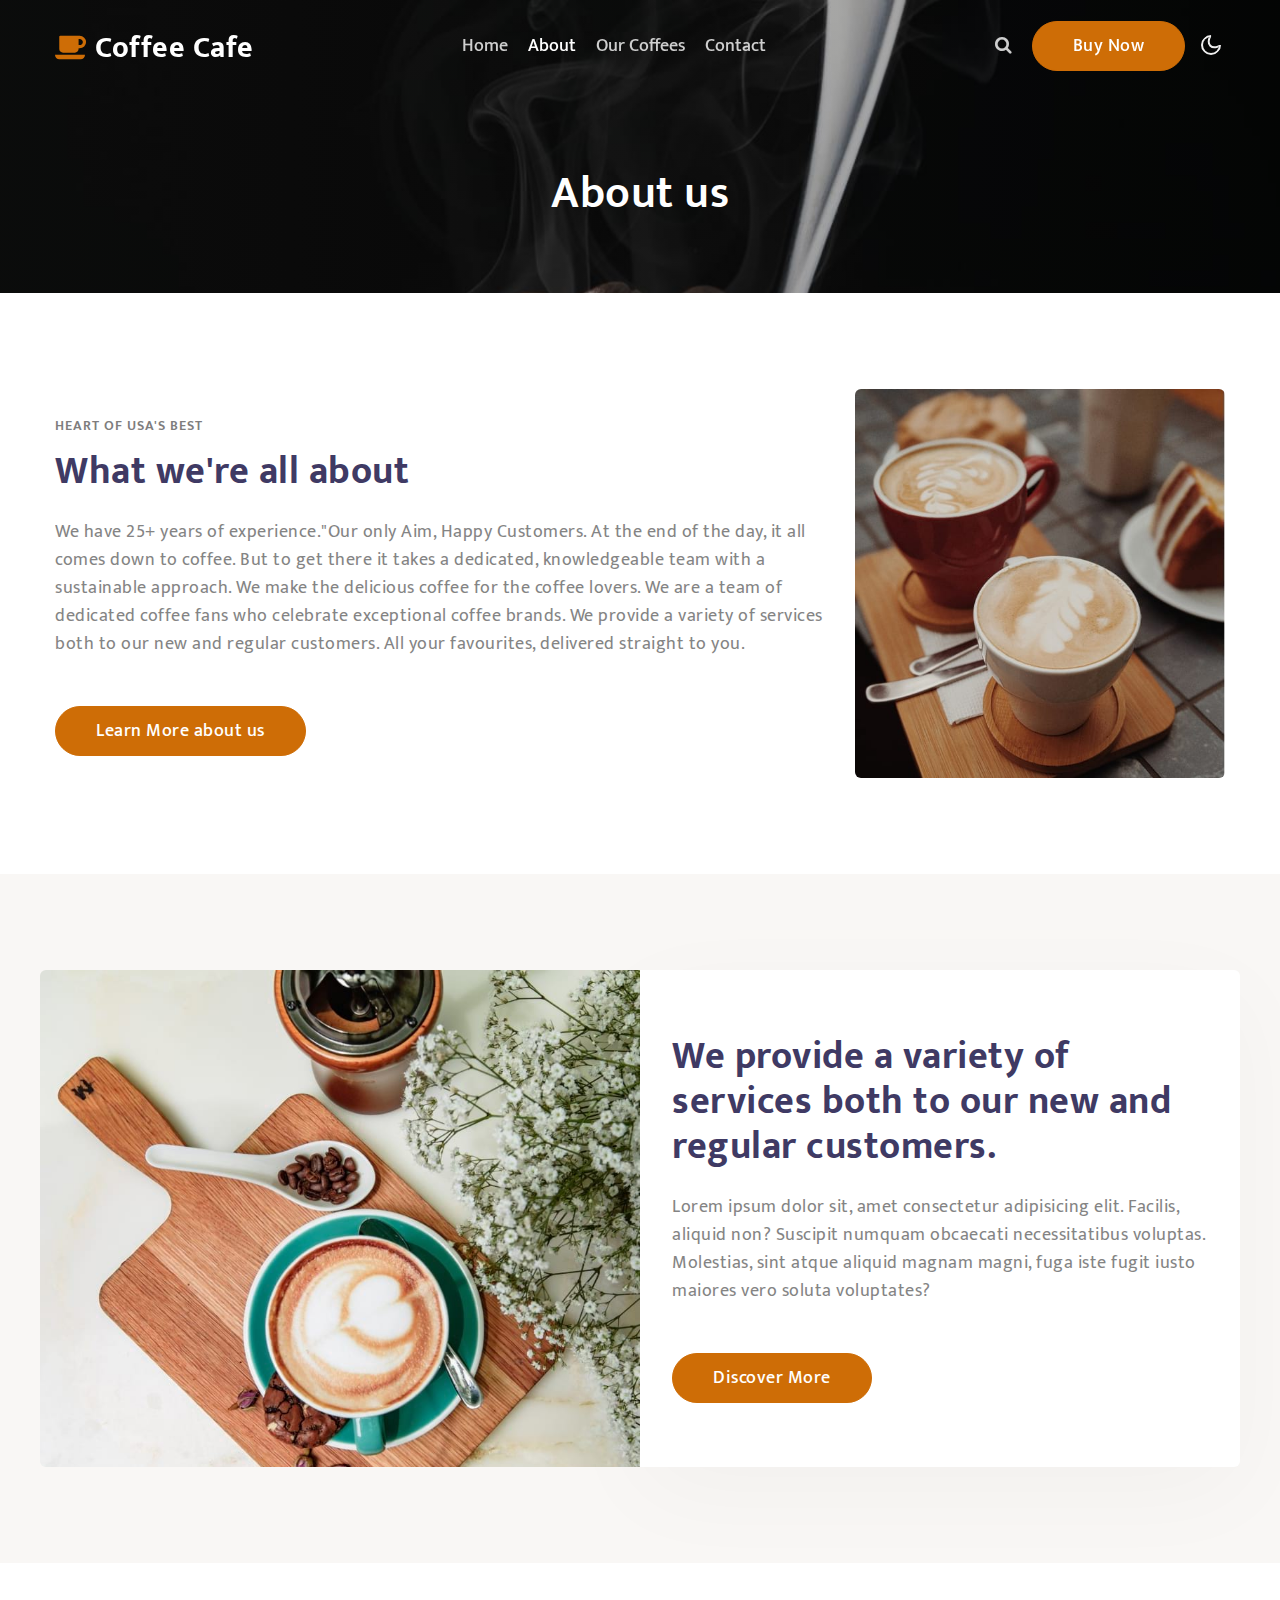
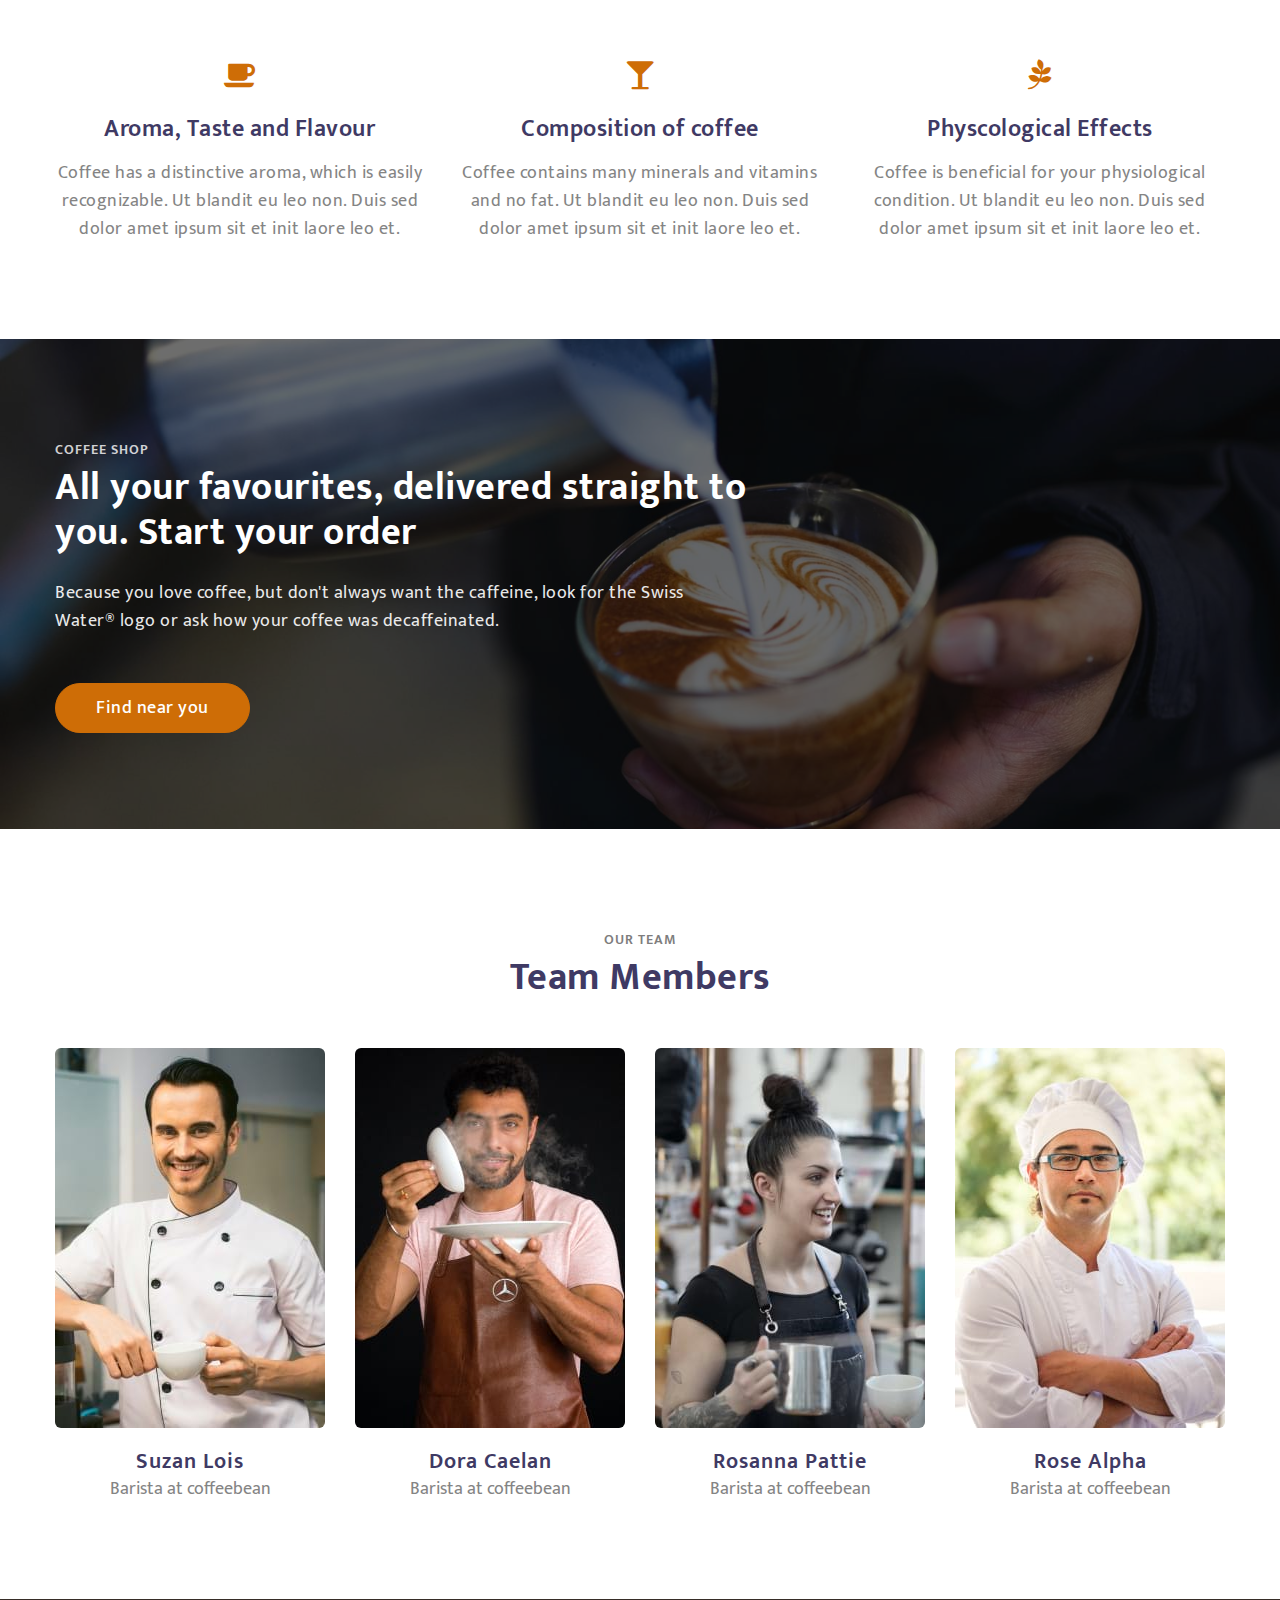
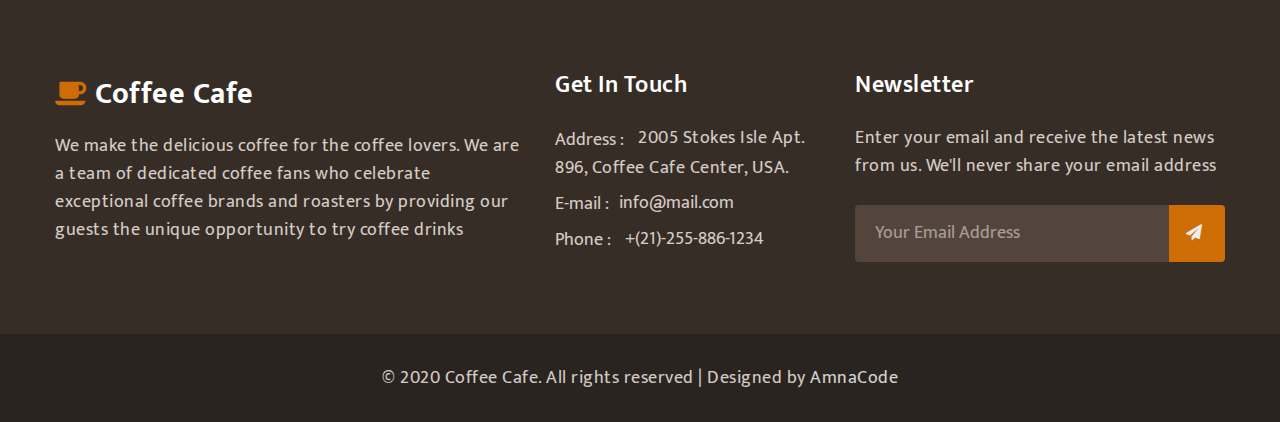
==== about.html @ 7e5709a3 "added" ====
<!doctype html>
<html lang="en">
  <head>
    <!-- Required meta tags -->
    <meta charset="utf-8">
    <meta name="viewport" content="width=device-width, initial-scale=1, shrink-to-fit=no">

    <title>Coffee Cafe - Restaurants Category Bootstrap Responsive Template | About : AmnaCode</title>

    <link href="//fonts.googleapis.com/css?family=Mukta:300,400,500" rel="stylesheet">

    <!-- Template CSS -->
    <link rel="stylesheet" href="assets/css/style-starter.css">
  </head>
  <body>
<!--header-->
<header id="site-header" class="fixed-top">
  <div class="container">
      <nav class="navbar navbar-expand-lg stroke px-0 pt-lg-0">
          <h1> <a class="navbar-brand" href="index.html">
                  <span class="fa fa-coffee"></span> Coffee Cafe
              </a></h1>
          <!-- if logo is image enable this   
  <a class="navbar-brand" href="#index.html">
      <img src="image-path" alt="Your logo" title="Your logo" style="height:35px;" />
  </a> -->
          <button class="navbar-toggler  collapsed bg-gradient" type="button" data-toggle="collapse"
              data-target="#navbarTogglerDemo02" aria-controls="navbarTogglerDemo02" aria-expanded="false"
              aria-label="Toggle navigation">
              <span class="navbar-toggler-icon fa icon-expand fa-bars"></span>
              <span class="navbar-toggler-icon fa icon-close fa-times"></span>
          </button>

          <div class="collapse navbar-collapse" id="navbarTogglerDemo02">
              <ul class="navbar-nav mx-lg-auto">
                  <li class="nav-item @@home__active">
                      <a class="nav-link" href="index.html">Home <span class="sr-only">(current)</span></a>
                  </li>
                  <li class="nav-item active">
                      <a class="nav-link" href="about.html">About</a>
                  </li>
                  <li class="nav-item @@services__active">
                      <a class="nav-link" href="services.html">Our coffees</a>
                  </li>
                  <li class="nav-item @@contact__active">
                      <a class="nav-link" href="contact.html">Contact</a>
                  </li>
              </ul>

              <!--/search-right-->
              <div class="search-right">
                  <a href="#search" title="search"><span class="fa fa-search" aria-hidden="true"></span></a>
                  <!-- search popup -->
                  <div id="search" class="pop-overlay">
                      <div class="popup">

                          <form action="error.html" method="GET" class="search-box">
                              <input type="search" placeholder="Enter Keyword" name="search" required="required"
                                  autofocus="">
                              <button type="submit" class="btn"><span class="fa fa-search"
                                      aria-hidden="true"></span></button>
                          </form>

                      </div>
                      <a class="close" href="#close">×</a>
                  </div>
                  <!-- /search popup -->
              </div>
              <!--//search-right-->
              <div class="top-quote mr-lg-3 mt-lg-0">
                  <a href="#buytheme" class="btn btn-style btn-primary">Buy Now</a>
              </div>
          </div>
          <!-- toggle switch for light and dark theme -->
          <div class="mobile-position">
              <nav class="navigation">
                  <div class="theme-switch-wrapper">
                      <label class="theme-switch" for="checkbox">
                          <input type="checkbox" id="checkbox">
                          <div class="mode-container">
                              <i class="gg-sun"></i>
                              <i class="gg-moon"></i>
                          </div>
                      </label>
                  </div>
              </nav>
          </div>
          <!-- //toggle switch for light and dark theme -->
      </nav>
  </div>
</header>
<!--/header-->
<section class="w3l-about-breadcrumb">
    <div class="breadcrumb-bg breadcrumb-bg-about py-5">
        <div class="container py-lg-4 py-md-3">
            <h2 class="title">About us</h2>
        </div>
    </div>
</section>
<section class="w3l-servicesblock py-5" id="about">
    <div class="container py-lg-5 py-md-4 py-2">
        <div class="row">
            <div class="col-lg-8 about-right-faq align-self">
                <span class="title-small mb-2">Heart of USA's Best</span>
                <h3 class="title-big mx-0"> What we're all about</h3>
                <p class="mt-lg-4 mt-3">We have 25+ years of experience."Our only Aim, Happy Customers. At the end of the day, it all comes down to coffee. But to get there it takes a
                    dedicated, knowledgeable team with a sustainable approach.
                    We make the delicious coffee for the coffee lovers. We are a team of dedicated
                    coffee fans who celebrate exceptional coffee brands. We provide a variety of services both to our new and regular customers.
                    All your favourites, delivered straight to you. </p>
                <a class="btn btn-style btn-primary mt-lg-5 mt-4" href="about.html"> Learn More about us</a>
            </div>
            <div class="col-lg-4 mt-lg-0 mt-5">
                <img src="assets/images/about.jpg" alt="" class="img-fluid radius-image">
            </div>
        </div>
    </div>
</section>
<section class="w3l-specification-6 py-5">
    <!-- /specification-6-->
    <div class="specification-6-mian py-lg-5 py-md-4 py-2">
        <div class="container">
            <div class="align-counter-6-inf-cols row">
                <div class="counter-6-inf-left col-lg-6">
                    
                </div>
                <div class="counter-6-inf-right col-lg-6">
                    <h3 class="title-big">We provide a variety of services both to our new and regular customers.</h3>
                    <p class="mt-4">Lorem ipsum dolor sit, amet consectetur adipisicing elit. Facilis, aliquid non? Suscipit numquam
                        obcaecati necessitatibus voluptas. Molestias, sint atque aliquid magnam magni, fuga iste fugit
                        iusto maiores vero soluta voluptates?</p>
                    <a class="btn btn-style btn-primary mt-lg-5 mt-4" href="about.html"> Discover More</a>
                </div>
            </div>
        </div>
    </div>
</section>
<!-- //specification-6-->
<!-- /homeblock2-->
<section class="w3l-homeblock2 py-5">
    <div class="container py-lg-5 py-md-4 py-2">
        <div class="row">
            <div class="col-lg-4 col-md-6 grids-feature">
                <div class="area-box">
                    <span class="fa fa-coffee"></span>
                    <h4><a href="#feature" class="title-head">Aroma, Taste and Flavour</a></h4>
                    <p>Coffee has a distinctive aroma, which is easily recognizable. Ut blandit eu leo non. Duis sed
                        dolor amet ipsum sit et init laore leo
                        et.</p>
                </div>
            </div>
            <div class="col-lg-4 col-md-6 grids-feature mt-md-0 mt-5">
                <div class="area-box">
                    <span class="fa fa-glass"></span>
                    <h4><a href="#feature" class="title-head">Composition of coffee</a></h4>
                    <p>Coffee contains many minerals and vitamins and no fat. Ut blandit eu leo non. Duis sed dolor amet
                        ipsum sit et init laore leo
                        et.</p>
                </div>
            </div>
            <div class="col-lg-4 col-md-6 grids-feature mt-lg-0 mt-5">
                <div class="area-box">
                    <span class="fa fa-pagelines"></span>
                    <h4><a href="#feature" class="title-head">Physcological Effects </a></h4>
                    <p>Coffee is beneficial for your physiological condition. Ut blandit eu leo non. Duis sed dolor amet
                        ipsum sit et init laore leo
                        et.</p>
                </div>
            </div>
        </div>
    </div>
</section>
<!-- //homeblock2-->
<!-- middle -->
<div class="w3l-middle py-5">
    <div class="container py-lg-5 py-md-4">
        <div class="welcome-left">
            <h3 class="title-small">Coffee Shop</h3>
            <h3 class="title-big mb-4">All your favourites, delivered straight to you. Start your order</h3>
            <p class="pr-lg-5">Because you love coffee, but don't always want the caffeine, look for the Swiss Water®
                logo or ask how your coffee was decaffeinated. </p>
            <div class="buttons mt-md-5 mt-4">
                <a href="about.html" class="btn btn-style btn-primary mr-2">Find near you</a>
            </div>
        </div>
    </div>
</div>
<!-- //middle -->
<section class="w3l-team section py-5" id="team">
    <div class="container py-lg-5 py-md-4">
        <h5 class="title-small text-center">Our team</h5>
        <h3 class="title-big text-center mb-md-5 mb-4">Team Members</h3>
        <div class="row">
            <div class="section_content teamy-team">
                <div class="col-lg-3 col-6">
                    <div class="teamy teamy_style1 teamy_mask-circle">
                        <div class="teamy_layout">
                            <div class="teamy_preview">
                                <img src="assets/images/team1.jpg" class="radius-image img-fluid w-100" alt="The demo photo">
                            </div>
                            <div class="teamy_back">
                                <div class="teamy_back-inner">
                                    <a href="#0" class="social"> <i class="fa fa-facebook"></i> </a>
                                    <a href="#0" class="social"> <i class="fa fa-dribbble"></i> </a>
                                    <a href="#0" class="social"> <i class="fa fa-twitter"></i> </a>
                                    <a href="#0" class="social"> <i class="fa fa-envelope-o"></i> </a>
                                </div>
                            </div>
                        </div>
                        <div class="teamy_content">
                            <a href="#url" class="teamy_name">Suzan Lois</a>
                            <span class="teamy_post">Barista at coffeebean</span>
                        </div>
                    </div>
                </div>
                <div class="col-lg-3 col-6">
                    <div class="teamy teamy_style1 teamy_mask-circle">
                        <div class="teamy_layout">
                            <div class="teamy_preview">
                                <img src="assets/images/team2.jpg" class="radius-image img-fluid w-100" alt="The demo photo">
                            </div>
                            <div class="teamy_back">
                                <div class="teamy_back-inner">
                                    <a href="#0" class="social"> <i class="fa fa-facebook"></i> </a>
                                    <a href="#0" class="social"> <i class="fa fa-dribbble"></i> </a>
                                    <a href="#0" class="social"> <i class="fa fa-twitter"></i> </a>
                                    <a href="#0" class="social"> <i class="fa fa-envelope-o"></i> </a>
                                </div>
                            </div>
                        </div>
                        <div class="teamy_content">
                            <a href="#url" class="teamy_name">Dora Caelan</a>
                            <span class="teamy_post">Barista at coffeebean</span>
                        </div>
                    </div>
                </div>
                <div class="col-lg-3 col-6 mt-lg-0 mt-5">
                    <div class="teamy teamy_style1 teamy_mask-circle">
                        <div class="teamy_layout">
                            <div class="teamy_preview">
                                <img src="assets/images/team3.jpg" class="radius-image img-fluid w-100" alt="The demo photo">
                            </div>
                            <div class="teamy_back">
                                <div class="teamy_back-inner">
                                    <a href="#0" class="social"> <i class="fa fa-facebook"></i> </a>
                                    <a href="#0" class="social"> <i class="fa fa-dribbble"></i> </a>
                                    <a href="#0" class="social"> <i class="fa fa-twitter"></i> </a>
                                    <a href="#0" class="social"> <i class="fa fa-envelope-o"></i> </a>
                                </div>
                            </div>
                        </div>
                        <div class="teamy_content">
                            <a href="#url" class="teamy_name">Rosanna Pattie</a>
                            <span class="teamy_post">Barista at coffeebean</span>
                        </div>
                    </div>
                </div>
                <div class="col-lg-3 col-6 mt-lg-0 mt-5">
                    <div class="teamy teamy_style1 teamy_mask-circle">
                        <div class="teamy_layout">
                            <div class="teamy_preview">
                                <img src="assets/images/team4.jpg" class="radius-image img-fluid w-100" alt="The demo photo">
                            </div>
                            <div class="teamy_back">
                                <div class="teamy_back-inner">
                                    <a href="#0" class="social"> <i class="fa fa-facebook"></i> </a>
                                    <a href="#0" class="social"> <i class="fa fa-dribbble"></i> </a>
                                    <a href="#0" class="social"> <i class="fa fa-twitter"></i> </a>
                                    <a href="#0" class="social"> <i class="fa fa-envelope-o"></i> </a>
                                </div>
                            </div>
                        </div>
                        <div class="teamy_content">
                            <a href="#url" class="teamy_name">Rose Alpha</a>
                            <span class="teamy_post">Barista at coffeebean</span>
                        </div>
                    </div>
                </div>
            </div>
        </div>
    </div>
</section>
<section class="w3l-footer-29-main">
  <div class="footer-29 py-5">
    <div class="container py-lg-4 py-sm-3">
      <div class="row footer-top-29">
        <div class="col-lg-5 footer-list-29 footer-1">
          <h2><a href="index.html" class=""><span class="fa fa-coffee"></span> Coffee Cafe</a></h2>
          <p>We make the delicious coffee for the coffee lovers. We are a team of dedicated coffee fans who celebrate
            exceptional coffee brands and roasters by providing our guests the unique opportunity to try coffee drinks
          </p>
        </div>
        <div class="col-lg-3 col-md-6 footer-list-29 footer-3 mt-lg-0 mt-5">
          <h6 class="footer-title-29">Get in Touch</h6>

          <div class="column2">
            <div class="mb-2">
              <span>Address :</span>
              <p class="contact-para d-inline">2005 Stokes Isle Apt. 896, Coffee Cafe Center, USA.</p>
            </div>
            <div class="">
              <span>E-mail :</span><a href="mailto:info@mail.com">info@mail.com</a>
            </div>
            <div class="mt-2">
              <span>Phone :</span><a href="tel: +(21)-255-886-1234"> +(21)-255-886-1234</a>
            </div>
          </div>
        </div>
        <div class="col-lg-4 col-md-6 footer-list-29 footer-4 mt-lg-0 mt-5">
          <h6 class="footer-title-29">Newsletter </h6>
          <p>Enter your email and receive the latest news from us. We'll never share your email address</p>

          <form action="#" class="subscribe" method="post">
            <input type="email" name="email" placeholder="Your Email Address" required="">
            <button><span class="fa fa-paper-plane"></span></button>
          </form>
        </div>
      </div>

    </div>
  </div>
  <div class="bottom-copies text-center">
    <div class="container">
      <p class="copy-footer-29">© 2020 Coffee Cafe. All rights reserved | Designed by <a
          href="https://AmnaCode.com">AmnaCode</a></p>
    </div>
  </div>

  <!-- move top -->
  <button onclick="topFunction()" id="movetop" title="Go to top">
    <span class="fa fa-angle-up"></span>
  </button>
  <script>
    // When the user scrolls down 20px from the top of the document, show the button
    window.onscroll = function () {
      scrollFunction()
    };

    function scrollFunction() {
      if (document.body.scrollTop > 20 || document.documentElement.scrollTop > 20) {
        document.getElementById("movetop").style.display = "block";
      } else {
        document.getElementById("movetop").style.display = "none";
      }
    }

    // When the user clicks on the button, scroll to the top of the document
    function topFunction() {
      document.body.scrollTop = 0;
      document.documentElement.scrollTop = 0;
    }
  </script>
  <!-- //move top -->
</section>

<!-- Template JavaScript -->
<script src="assets/js/jquery-3.3.1.min.js"></script>

<script src="assets/js/theme-change.js"></script>

<!-- js for portfolio lightbox -->
<script src="assets/js/jquery-2.1.4.min.js"></script>
<script src="assets/js/jquery.chocolat.js "></script>
<!--light-box-files -->
<script type="text/javascript ">
  $(function () {
    $('.w3_agile_portfolio_grid a').Chocolat();
  });
</script>
<!-- /js for portfolio lightbox -->

<script src="assets/js/jquery.magnific-popup.min.js"></script>
<script>
  $(document).ready(function () {
    $('.popup-with-zoom-anim').magnificPopup({
      type: 'inline',

      fixedContentPos: false,
      fixedBgPos: true,

      overflowY: 'auto',

      closeBtnInside: true,
      preloader: false,

      midClick: true,
      removalDelay: 300,
      mainClass: 'my-mfp-zoom-in'
    });

    $('.popup-with-move-anim').magnificPopup({
      type: 'inline',

      fixedContentPos: false,
      fixedBgPos: true,

      overflowY: 'auto',

      closeBtnInside: true,
      preloader: false,

      midClick: true,
      removalDelay: 300,
      mainClass: 'my-mfp-slide-bottom'
    });
  });
</script>

<!-- script for testimonials -->
<script>
  $(document).ready(function () {
    $('.owl-testimonial').owlCarousel({
      loop: true,
      margin: 0,
      nav: true,
      dots: false,
      responsiveClass: true,
      autoplay: false,
      autoplayTimeout: 5000,
      autoplaySpeed: 1000,
      autoplayHoverPause: false,
      responsive: {
        0: {
          items: 1,
          nav: true
        },
        480: {
          items: 1,
          nav: true
        },
        667: {
          items: 1,
          nav: true
        },
        1000: {
          items: 1,
          nav: true
        }
      }
    })
  })
</script>
<!-- //script for testimonials -->

<!-- script for blog slider -->
<script>
  $(document).ready(function () {
    $('.owl-two').owlCarousel({
      loop: true,
      margin: 30,
      nav: false,
      responsiveClass: true,
      autoplay: false,
      autoplayTimeout: 5000,
      autoplaySpeed: 1000,
      autoplayHoverPause: false,
      responsive: {
        0: {
          items: 1,
          nav: false
        },
        480: {
          items: 1,
          nav: false
        },
        992: {
          items: 2,
          nav: false
        }
      }
    })
  })
</script>
<!-- //script for blog slider -->

<script src="assets/js/owl.carousel.js"></script>

<!-- script for banner slider-->
<script>
  $(document).ready(function () {
    $('.owl-one').owlCarousel({
      loop: true,
      margin: 0,
      nav: false,
      responsiveClass: true,
      autoplay: false,
      autoplayTimeout: 5000,
      autoplaySpeed: 1000,
      autoplayHoverPause: false,
      responsive: {
        0: {
          items: 1,
          nav: false
        },
        480: {
          items: 1,
          nav: false
        },
        667: {
          items: 1,
          nav: false
        },
        1000: {
          items: 1,
          nav: false
        }
      }
    })
  })
</script>
<!-- //script -->


<!-- disable body scroll which navbar is in active -->
<script>
  $(function () {
    $('.navbar-toggler').click(function () {
      $('body').toggleClass('noscroll');
    })
  });
</script>
<!-- disable body scroll which navbar is in active -->

<!--/MENU-JS-->
<script>
  $(window).on("scroll", function () {
    var scroll = $(window).scrollTop();

    if (scroll >= 80) {
      $("#site-header").addClass("nav-fixed");
    } else {
      $("#site-header").removeClass("nav-fixed");
    }
  });

  //Main navigation Active Class Add Remove
  $(".navbar-toggler").on("click", function () {
    $("header").toggleClass("active");
  });
  $(document).on("ready", function () {
    if ($(window).width() > 991) {
      $("header").removeClass("active");
    }
    $(window).on("resize", function () {
      if ($(window).width() > 991) {
        $("header").removeClass("active");
      }
    });
  });
</script>
<!--//MENU-JS-->

<script src="assets/js/bootstrap.min.js"></script>
</body>

</html>
---- assets/css/style-starter.css ----
@charset "UTF-8";
/*--
Author: W3layouts
Author URL: http://w3layouts.com
--*/
/*!
 * Bootstrap v4.4.1 (https://getbootstrap.com/)
 * Copyright 2011-2019 The Bootstrap Authors
 * Copyright 2011-2019 Twitter, Inc.
 * Licensed under MIT (https://github.com/twbs/bootstrap/blob/master/LICENSE)
 */
:root {
  --blue: #007bff;
  --indigo: #6610f2;
  --purple: #6f42c1;
  --pink: #e83e8c;
  --red: #dc3545;
  --orange: #fd7e14;
  --yellow: #ffc107;
  --green: #28a745;
  --teal: #20c997;
  --cyan: #17a2b8;
  --white: #fff;
  --gray: #6c757d;
  --gray-dark: #343a40;
  --primary: #ce6d06;
  --secondary: #f8b195;
  --success: #28a745;
  --info: #17a2b8;
  --warning: #ffc107;
  --danger: #dc3545;
  --light: #f8f9fa;
  --dark: #343a40;
  --breakpoint-xs: 0;
  --breakpoint-sm: 576px;
  --breakpoint-md: 768px;
  --breakpoint-lg: 992px;
  --breakpoint-xl: 1200px;
  --font-family-sans-serif: -apple-system, BlinkMacSystemFont, "Segoe UI", Roboto, "Helvetica Neue", Arial, "Noto Sans", sans-serif, "Apple Color Emoji", "Segoe UI Emoji", "Segoe UI Symbol", "Noto Color Emoji";
  --font-family-monospace: SFMono-Regular, Menlo, Monaco, Consolas, "Liberation Mono", "Courier New", monospace; }

*,
*::before,
*::after {
  box-sizing: border-box; }

html {
  font-family: sans-serif;
  line-height: 1.15;
  -webkit-text-size-adjust: 100%;
  -webkit-tap-highlight-color: rgba(0, 0, 0, 0); }

article, aside, figcaption, figure, footer, header, hgroup, main, nav, section {
  display: block; }

body {
  margin: 0;
  font-family: -apple-system, BlinkMacSystemFont, "Segoe UI", Roboto, "Helvetica Neue", Arial, "Noto Sans", sans-serif, "Apple Color Emoji", "Segoe UI Emoji", "Segoe UI Symbol", "Noto Color Emoji";
  font-size: 1rem;
  font-weight: 400;
  line-height: 1.5;
  color: #212529;
  text-align: left;
  background-color: #fff; }

[tabindex="-1"]:focus:not(:focus-visible) {
  outline: 0 !important; }

hr {
  box-sizing: content-box;
  height: 0;
  overflow: visible; }

h1, h2, h3, h4, h5, h6 {
  margin-top: 0;
  margin-bottom: 0.5rem; }

p {
  margin-top: 0;
  margin-bottom: 1rem; }

abbr[title],
abbr[data-original-title] {
  text-decoration: underline;
  -webkit-text-decoration: underline dotted;
          text-decoration: underline dotted;
  cursor: help;
  border-bottom: 0;
  -webkit-text-decoration-skip-ink: none;
          text-decoration-skip-ink: none; }

address {
  margin-bottom: 1rem;
  font-style: normal;
  line-height: inherit; }

ol,
ul,
dl {
  margin-top: 0;
  margin-bottom: 1rem; }

ol ol,
ul ul,
ol ul,
ul ol {
  margin-bottom: 0; }

dt {
  font-weight: 700; }

dd {
  margin-bottom: .5rem;
  margin-left: 0; }

blockquote {
  margin: 0 0 1rem; }

b,
strong {
  font-weight: bolder; }

small {
  font-size: 80%; }

sub,
sup {
  position: relative;
  font-size: 75%;
  line-height: 0;
  vertical-align: baseline; }

sub {
  bottom: -.25em; }

sup {
  top: -.5em; }

a {
  color: #ce6d06;
  text-decoration: none;
  background-color: transparent; }
  a:hover {
    color: #844604;
    text-decoration: underline; }

a:not([href]) {
  color: inherit;
  text-decoration: none; }
  a:not([href]):hover {
    color: inherit;
    text-decoration: none; }

pre,
code,
kbd,
samp {
  font-family: SFMono-Regular, Menlo, Monaco, Consolas, "Liberation Mono", "Courier New", monospace;
  font-size: 1em; }

pre {
  margin-top: 0;
  margin-bottom: 1rem;
  overflow: auto; }

figure {
  margin: 0 0 1rem; }

img {
  vertical-align: middle;
  border-style: none; }

svg {
  overflow: hidden;
  vertical-align: middle; }

table {
  border-collapse: collapse; }

caption {
  padding-top: 0.75rem;
  padding-bottom: 0.75rem;
  color: #6c757d;
  text-align: left;
  caption-side: bottom; }

th {
  text-align: inherit; }

label {
  display: inline-block;
  margin-bottom: 0.5rem; }

button {
  border-radius: 0; }

button:focus {
  outline: 1px dotted;
  outline: 5px auto -webkit-focus-ring-color; }

input,
button,
select,
optgroup,
textarea {
  margin: 0;
  font-family: inherit;
  font-size: inherit;
  line-height: inherit; }

button,
input {
  overflow: visible; }

button,
select {
  text-transform: none; }

select {
  word-wrap: normal; }

button,
[type="button"],
[type="reset"],
[type="submit"] {
  -webkit-appearance: button; }

button:not(:disabled),
[type="button"]:not(:disabled),
[type="reset"]:not(:disabled),
[type="submit"]:not(:disabled) {
  cursor: pointer; }

button::-moz-focus-inner,
[type="button"]::-moz-focus-inner,
[type="reset"]::-moz-focus-inner,
[type="submit"]::-moz-focus-inner {
  padding: 0;
  border-style: none; }

input[type="radio"],
input[type="checkbox"] {
  box-sizing: border-box;
  padding: 0; }

input[type="date"],
input[type="time"],
input[type="datetime-local"],
input[type="month"] {
  -webkit-appearance: listbox; }

textarea {
  overflow: auto;
  resize: vertical; }

fieldset {
  min-width: 0;
  padding: 0;
  margin: 0;
  border: 0; }

legend {
  display: block;
  width: 100%;
  max-width: 100%;
  padding: 0;
  margin-bottom: .5rem;
  font-size: 1.5rem;
  line-height: inherit;
  color: inherit;
  white-space: normal; }
  @media (max-width: 1200px) {
    legend {
      font-size: calc(1.275rem + 0.3vw) ; } }

progress {
  vertical-align: baseline; }

[type="number"]::-webkit-inner-spin-button,
[type="number"]::-webkit-outer-spin-button {
  height: auto; }

[type="search"] {
  outline-offset: -2px;
  -webkit-appearance: none; }

[type="search"]::-webkit-search-decoration {
  -webkit-appearance: none; }

::-webkit-file-upload-button {
  font: inherit;
  -webkit-appearance: button; }

output {
  display: inline-block; }

summary {
  display: list-item;
  cursor: pointer; }

template {
  display: none; }

[hidden] {
  display: none !important; }

h1, h2, h3, h4, h5, h6,
.h1, .h2, .h3, .h4, .h5, .h6 {
  margin-bottom: 0.5rem;
  font-weight: 500;
  line-height: 1.2; }

h1, .h1 {
  font-size: 2.5rem; }
  @media (max-width: 1200px) {
    h1, .h1 {
      font-size: calc(1.375rem + 1.5vw) ; } }

h2, .h2 {
  font-size: 2rem; }
  @media (max-width: 1200px) {
    h2, .h2 {
      font-size: calc(1.325rem + 0.9vw) ; } }

h3, .h3 {
  font-size: 1.75rem; }
  @media (max-width: 1200px) {
    h3, .h3 {
      font-size: calc(1.3rem + 0.6vw) ; } }

h4, .h4 {
  font-size: 1.5rem; }
  @media (max-width: 1200px) {
    h4, .h4 {
      font-size: calc(1.275rem + 0.3vw) ; } }

h5, .h5 {
  font-size: 1.25rem; }

h6, .h6 {
  font-size: 1rem; }

.lead {
  font-size: 1.25rem;
  font-weight: 300; }

.display-1 {
  font-size: 6rem;
  font-weight: 300;
  line-height: 1.2; }
  @media (max-width: 1200px) {
    .display-1 {
      font-size: calc(1.725rem + 5.7vw) ; } }

.display-2 {
  font-size: 5.5rem;
  font-weight: 300;
  line-height: 1.2; }
  @media (max-width: 1200px) {
    .display-2 {
      font-size: calc(1.675rem + 5.1vw) ; } }

.display-3 {
  font-size: 4.5rem;
  font-weight: 300;
  line-height: 1.2; }
  @media (max-width: 1200px) {
    .display-3 {
      font-size: calc(1.575rem + 3.9vw) ; } }

.display-4 {
  font-size: 3.5rem;
  font-weight: 300;
  line-height: 1.2; }
  @media (max-width: 1200px) {
    .display-4 {
      font-size: calc(1.475rem + 2.7vw) ; } }

hr {
  margin-top: 1rem;
  margin-bottom: 1rem;
  border: 0;
  border-top: 1px solid rgba(0, 0, 0, 0.1); }

small,
.small {
  font-size: 80%;
  font-weight: 400; }

mark,
.mark {
  padding: 0.2em;
  background-color: #fcf8e3; }

.list-unstyled {
  padding-left: 0;
  list-style: none; }

.list-inline {
  padding-left: 0;
  list-style: none; }

.list-inline-item {
  display: inline-block; }
  .list-inline-item:not(:last-child) {
    margin-right: 0.5rem; }

.initialism {
  font-size: 90%;
  text-transform: uppercase; }

.blockquote {
  margin-bottom: 1rem;
  font-size: 1.25rem; }

.blockquote-footer {
  display: block;
  font-size: 80%;
  color: #6c757d; }
  .blockquote-footer::before {
    content: "\2014\00A0"; }

.img-fluid {
  max-width: 100%;
  height: auto; }

.img-thumbnail {
  padding: 0.25rem;
  background-color: #fff;
  border: 1px solid #dee2e6;
  border-radius: 0.25rem;
  max-width: 100%;
  height: auto; }

.figure {
  display: inline-block; }

.figure-img {
  margin-bottom: 0.5rem;
  line-height: 1; }

.figure-caption {
  font-size: 90%;
  color: #6c757d; }

code {
  font-size: 87.5%;
  color: #e83e8c;
  word-wrap: break-word; }
  a > code {
    color: inherit; }

kbd {
  padding: 0.2rem 0.4rem;
  font-size: 87.5%;
  color: #fff;
  background-color: #212529;
  border-radius: 0.2rem; }
  kbd kbd {
    padding: 0;
    font-size: 100%;
    font-weight: 700; }

pre {
  display: block;
  font-size: 87.5%;
  color: #212529; }
  pre code {
    font-size: inherit;
    color: inherit;
    word-break: normal; }

.pre-scrollable {
  max-height: 340px;
  overflow-y: scroll; }

.container {
  width: 100%;
  padding-right: 15px;
  padding-left: 15px;
  margin-right: auto;
  margin-left: auto; }
  @media (min-width: 576px) {
    .container {
      max-width: 540px; } }
  @media (min-width: 768px) {
    .container {
      max-width: 720px; } }
  @media (min-width: 992px) {
    .container {
      max-width: 960px; } }
  @media (min-width: 1200px) {
    .container {
      max-width: 1140px; } }

.container-fluid, .container-sm, .container-md, .container-lg, .container-xl {
  width: 100%;
  padding-right: 15px;
  padding-left: 15px;
  margin-right: auto;
  margin-left: auto; }

@media (min-width: 576px) {
  .container, .container-sm {
    max-width: 540px; } }

@media (min-width: 768px) {
  .container, .container-sm, .container-md {
    max-width: 720px; } }

@media (min-width: 992px) {
  .container, .container-sm, .container-md, .container-lg {
    max-width: 960px; } }

@media (min-width: 1200px) {
  .container, .container-sm, .container-md, .container-lg, .container-xl {
    max-width: 1140px; } }

.row {
  display: flex;
  flex-wrap: wrap;
  margin-right: -15px;
  margin-left: -15px; }

.no-gutters {
  margin-right: 0;
  margin-left: 0; }
  .no-gutters > .col,
  .no-gutters > [class*="col-"] {
    padding-right: 0;
    padding-left: 0; }

.col-1, .col-2, .col-3, .col-4, .col-5, .col-6, .col-7, .col-8, .col-9, .col-10, .col-11, .col-12, .col,
.col-auto, .col-sm-1, .col-sm-2, .col-sm-3, .col-sm-4, .col-sm-5, .col-sm-6, .col-sm-7, .col-sm-8, .col-sm-9, .col-sm-10, .col-sm-11, .col-sm-12, .col-sm,
.col-sm-auto, .col-md-1, .col-md-2, .col-md-3, .col-md-4, .col-md-5, .col-md-6, .col-md-7, .col-md-8, .col-md-9, .col-md-10, .col-md-11, .col-md-12, .col-md,
.col-md-auto, .col-lg-1, .col-lg-2, .col-lg-3, .col-lg-4, .col-lg-5, .col-lg-6, .col-lg-7, .col-lg-8, .col-lg-9, .col-lg-10, .col-lg-11, .col-lg-12, .col-lg,
.col-lg-auto, .col-xl-1, .col-xl-2, .col-xl-3, .col-xl-4, .col-xl-5, .col-xl-6, .col-xl-7, .col-xl-8, .col-xl-9, .col-xl-10, .col-xl-11, .col-xl-12, .col-xl,
.col-xl-auto {
  position: relative;
  width: 100%;
  padding-right: 15px;
  padding-left: 15px; }

.col {
  flex-basis: 0;
  flex-grow: 1;
  max-width: 100%; }

.row-cols-1 > * {
  flex: 0 0 100%;
  max-width: 100%; }

.row-cols-2 > * {
  flex: 0 0 50%;
  max-width: 50%; }

.row-cols-3 > * {
  flex: 0 0 33.33333%;
  max-width: 33.33333%; }

.row-cols-4 > * {
  flex: 0 0 25%;
  max-width: 25%; }

.row-cols-5 > * {
  flex: 0 0 20%;
  max-width: 20%; }

.row-cols-6 > * {
  flex: 0 0 16.66667%;
  max-width: 16.66667%; }

.col-auto {
  flex: 0 0 auto;
  width: auto;
  max-width: 100%; }

.col-1 {
  flex: 0 0 8.33333%;
  max-width: 8.33333%; }

.col-2 {
  flex: 0 0 16.66667%;
  max-width: 16.66667%; }

.col-3 {
  flex: 0 0 25%;
  max-width: 25%; }

.col-4 {
  flex: 0 0 33.33333%;
  max-width: 33.33333%; }

.col-5 {
  flex: 0 0 41.66667%;
  max-width: 41.66667%; }

.col-6 {
  flex: 0 0 50%;
  max-width: 50%; }

.col-7 {
  flex: 0 0 58.33333%;
  max-width: 58.33333%; }

.col-8 {
  flex: 0 0 66.66667%;
  max-width: 66.66667%; }

.col-9 {
  flex: 0 0 75%;
  max-width: 75%; }

.col-10 {
  flex: 0 0 83.33333%;
  max-width: 83.33333%; }

.col-11 {
  flex: 0 0 91.66667%;
  max-width: 91.66667%; }

.col-12 {
  flex: 0 0 100%;
  max-width: 100%; }

.order-first {
  order: -1; }

.order-last {
  order: 13; }

.order-0 {
  order: 0; }

.order-1 {
  order: 1; }

.order-2 {
  order: 2; }

.order-3 {
  order: 3; }

.order-4 {
  order: 4; }

.order-5 {
  order: 5; }

.order-6 {
  order: 6; }

.order-7 {
  order: 7; }

.order-8 {
  order: 8; }

.order-9 {
  order: 9; }

.order-10 {
  order: 10; }

.order-11 {
  order: 11; }

.order-12 {
  order: 12; }

.offset-1 {
  margin-left: 8.33333%; }

.offset-2 {
  margin-left: 16.66667%; }

.offset-3 {
  margin-left: 25%; }

.offset-4 {
  margin-left: 33.33333%; }

.offset-5 {
  margin-left: 41.66667%; }

.offset-6 {
  margin-left: 50%; }

.offset-7 {
  margin-left: 58.33333%; }

.offset-8 {
  margin-left: 66.66667%; }

.offset-9 {
  margin-left: 75%; }

.offset-10 {
  margin-left: 83.33333%; }

.offset-11 {
  margin-left: 91.66667%; }

@media (min-width: 576px) {
  .col-sm {
    flex-basis: 0;
    flex-grow: 1;
    max-width: 100%; }
  .row-cols-sm-1 > * {
    flex: 0 0 100%;
    max-width: 100%; }
  .row-cols-sm-2 > * {
    flex: 0 0 50%;
    max-width: 50%; }
  .row-cols-sm-3 > * {
    flex: 0 0 33.33333%;
    max-width: 33.33333%; }
  .row-cols-sm-4 > * {
    flex: 0 0 25%;
    max-width: 25%; }
  .row-cols-sm-5 > * {
    flex: 0 0 20%;
    max-width: 20%; }
  .row-cols-sm-6 > * {
    flex: 0 0 16.66667%;
    max-width: 16.66667%; }
  .col-sm-auto {
    flex: 0 0 auto;
    width: auto;
    max-width: 100%; }
  .col-sm-1 {
    flex: 0 0 8.33333%;
    max-width: 8.33333%; }
  .col-sm-2 {
    flex: 0 0 16.66667%;
    max-width: 16.66667%; }
  .col-sm-3 {
    flex: 0 0 25%;
    max-width: 25%; }
  .col-sm-4 {
    flex: 0 0 33.33333%;
    max-width: 33.33333%; }
  .col-sm-5 {
    flex: 0 0 41.66667%;
    max-width: 41.66667%; }
  .col-sm-6 {
    flex: 0 0 50%;
    max-width: 50%; }
  .col-sm-7 {
    flex: 0 0 58.33333%;
    max-width: 58.33333%; }
  .col-sm-8 {
    flex: 0 0 66.66667%;
    max-width: 66.66667%; }
  .col-sm-9 {
    flex: 0 0 75%;
    max-width: 75%; }
  .col-sm-10 {
    flex: 0 0 83.33333%;
    max-width: 83.33333%; }
  .col-sm-11 {
    flex: 0 0 91.66667%;
    max-width: 91.66667%; }
  .col-sm-12 {
    flex: 0 0 100%;
    max-width: 100%; }
  .order-sm-first {
    order: -1; }
  .order-sm-last {
    order: 13; }
  .order-sm-0 {
    order: 0; }
  .order-sm-1 {
    order: 1; }
  .order-sm-2 {
    order: 2; }
  .order-sm-3 {
    order: 3; }
  .order-sm-4 {
    order: 4; }
  .order-sm-5 {
    order: 5; }
  .order-sm-6 {
    order: 6; }
  .order-sm-7 {
    order: 7; }
  .order-sm-8 {
    order: 8; }
  .order-sm-9 {
    order: 9; }
  .order-sm-10 {
    order: 10; }
  .order-sm-11 {
    order: 11; }
  .order-sm-12 {
    order: 12; }
  .offset-sm-0 {
    margin-left: 0; }
  .offset-sm-1 {
    margin-left: 8.33333%; }
  .offset-sm-2 {
    margin-left: 16.66667%; }
  .offset-sm-3 {
    margin-left: 25%; }
  .offset-sm-4 {
    margin-left: 33.33333%; }
  .offset-sm-5 {
    margin-left: 41.66667%; }
  .offset-sm-6 {
    margin-left: 50%; }
  .offset-sm-7 {
    margin-left: 58.33333%; }
  .offset-sm-8 {
    margin-left: 66.66667%; }
  .offset-sm-9 {
    margin-left: 75%; }
  .offset-sm-10 {
    margin-left: 83.33333%; }
  .offset-sm-11 {
    margin-left: 91.66667%; } }

@media (min-width: 768px) {
  .col-md {
    flex-basis: 0;
    flex-grow: 1;
    max-width: 100%; }
  .row-cols-md-1 > * {
    flex: 0 0 100%;
    max-width: 100%; }
  .row-cols-md-2 > * {
    flex: 0 0 50%;
    max-width: 50%; }
  .row-cols-md-3 > * {
    flex: 0 0 33.33333%;
    max-width: 33.33333%; }
  .row-cols-md-4 > * {
    flex: 0 0 25%;
    max-width: 25%; }
  .row-cols-md-5 > * {
    flex: 0 0 20%;
    max-width: 20%; }
  .row-cols-md-6 > * {
    flex: 0 0 16.66667%;
    max-width: 16.66667%; }
  .col-md-auto {
    flex: 0 0 auto;
    width: auto;
    max-width: 100%; }
  .col-md-1 {
    flex: 0 0 8.33333%;
    max-width: 8.33333%; }
  .col-md-2 {
    flex: 0 0 16.66667%;
    max-width: 16.66667%; }
  .col-md-3 {
    flex: 0 0 25%;
    max-width: 25%; }
  .col-md-4 {
    flex: 0 0 33.33333%;
    max-width: 33.33333%; }
  .col-md-5 {
    flex: 0 0 41.66667%;
    max-width: 41.66667%; }
  .col-md-6 {
    flex: 0 0 50%;
    max-width: 50%; }
  .col-md-7 {
    flex: 0 0 58.33333%;
    max-width: 58.33333%; }
  .col-md-8 {
    flex: 0 0 66.66667%;
    max-width: 66.66667%; }
  .col-md-9 {
    flex: 0 0 75%;
    max-width: 75%; }
  .col-md-10 {
    flex: 0 0 83.33333%;
    max-width: 83.33333%; }
  .col-md-11 {
    flex: 0 0 91.66667%;
    max-width: 91.66667%; }
  .col-md-12 {
    flex: 0 0 100%;
    max-width: 100%; }
  .order-md-first {
    order: -1; }
  .order-md-last {
    order: 13; }
  .order-md-0 {
    order: 0; }
  .order-md-1 {
    order: 1; }
  .order-md-2 {
    order: 2; }
  .order-md-3 {
    order: 3; }
  .order-md-4 {
    order: 4; }
  .order-md-5 {
    order: 5; }
  .order-md-6 {
    order: 6; }
  .order-md-7 {
    order: 7; }
  .order-md-8 {
    order: 8; }
  .order-md-9 {
    order: 9; }
  .order-md-10 {
    order: 10; }
  .order-md-11 {
    order: 11; }
  .order-md-12 {
    order: 12; }
  .offset-md-0 {
    margin-left: 0; }
  .offset-md-1 {
    margin-left: 8.33333%; }
  .offset-md-2 {
    margin-left: 16.66667%; }
  .offset-md-3 {
    margin-left: 25%; }
  .offset-md-4 {
    margin-left: 33.33333%; }
  .offset-md-5 {
    margin-left: 41.66667%; }
  .offset-md-6 {
    margin-left: 50%; }
  .offset-md-7 {
    margin-left: 58.33333%; }
  .offset-md-8 {
    margin-left: 66.66667%; }
  .offset-md-9 {
    margin-left: 75%; }
  .offset-md-10 {
    margin-left: 83.33333%; }
  .offset-md-11 {
    margin-left: 91.66667%; } }

@media (min-width: 992px) {
  .col-lg {
    flex-basis: 0;
    flex-grow: 1;
    max-width: 100%; }
  .row-cols-lg-1 > * {
    flex: 0 0 100%;
    max-width: 100%; }
  .row-cols-lg-2 > * {
    flex: 0 0 50%;
    max-width: 50%; }
  .row-cols-lg-3 > * {
    flex: 0 0 33.33333%;
    max-width: 33.33333%; }
  .row-cols-lg-4 > * {
    flex: 0 0 25%;
    max-width: 25%; }
  .row-cols-lg-5 > * {
    flex: 0 0 20%;
    max-width: 20%; }
  .row-cols-lg-6 > * {
    flex: 0 0 16.66667%;
    max-width: 16.66667%; }
  .col-lg-auto {
    flex: 0 0 auto;
    width: auto;
    max-width: 100%; }
  .col-lg-1 {
    flex: 0 0 8.33333%;
    max-width: 8.33333%; }
  .col-lg-2 {
    flex: 0 0 16.66667%;
    max-width: 16.66667%; }
  .col-lg-3 {
    flex: 0 0 25%;
    max-width: 25%; }
  .col-lg-4 {
    flex: 0 0 33.33333%;
    max-width: 33.33333%; }
  .col-lg-5 {
    flex: 0 0 41.66667%;
    max-width: 41.66667%; }
  .col-lg-6 {
    flex: 0 0 50%;
    max-width: 50%; }
  .col-lg-7 {
    flex: 0 0 58.33333%;
    max-width: 58.33333%; }
  .col-lg-8 {
    flex: 0 0 66.66667%;
    max-width: 66.66667%; }
  .col-lg-9 {
    flex: 0 0 75%;
    max-width: 75%; }
  .col-lg-10 {
    flex: 0 0 83.33333%;
    max-width: 83.33333%; }
  .col-lg-11 {
    flex: 0 0 91.66667%;
    max-width: 91.66667%; }
  .col-lg-12 {
    flex: 0 0 100%;
    max-width: 100%; }
  .order-lg-first {
    order: -1; }
  .order-lg-last {
    order: 13; }
  .order-lg-0 {
    order: 0; }
  .order-lg-1 {
    order: 1; }
  .order-lg-2 {
    order: 2; }
  .order-lg-3 {
    order: 3; }
  .order-lg-4 {
    order: 4; }
  .order-lg-5 {
    order: 5; }
  .order-lg-6 {
    order: 6; }
  .order-lg-7 {
    order: 7; }
  .order-lg-8 {
    order: 8; }
  .order-lg-9 {
    order: 9; }
  .order-lg-10 {
    order: 10; }
  .order-lg-11 {
    order: 11; }
  .order-lg-12 {
    order: 12; }
  .offset-lg-0 {
    margin-left: 0; }
  .offset-lg-1 {
    margin-left: 8.33333%; }
  .offset-lg-2 {
    margin-left: 16.66667%; }
  .offset-lg-3 {
    margin-left: 25%; }
  .offset-lg-4 {
    margin-left: 33.33333%; }
  .offset-lg-5 {
    margin-left: 41.66667%; }
  .offset-lg-6 {
    margin-left: 50%; }
  .offset-lg-7 {
    margin-left: 58.33333%; }
  .offset-lg-8 {
    margin-left: 66.66667%; }
  .offset-lg-9 {
    margin-left: 75%; }
  .offset-lg-10 {
    margin-left: 83.33333%; }
  .offset-lg-11 {
    margin-left: 91.66667%; } }

@media (min-width: 1200px) {
  .col-xl {
    flex-basis: 0;
    flex-grow: 1;
    max-width: 100%; }
  .row-cols-xl-1 > * {
    flex: 0 0 100%;
    max-width: 100%; }
  .row-cols-xl-2 > * {
    flex: 0 0 50%;
    max-width: 50%; }
  .row-cols-xl-3 > * {
    flex: 0 0 33.33333%;
    max-width: 33.33333%; }
  .row-cols-xl-4 > * {
    flex: 0 0 25%;
    max-width: 25%; }
  .row-cols-xl-5 > * {
    flex: 0 0 20%;
    max-width: 20%; }
  .row-cols-xl-6 > * {
    flex: 0 0 16.66667%;
    max-width: 16.66667%; }
  .col-xl-auto {
    flex: 0 0 auto;
    width: auto;
    max-width: 100%; }
  .col-xl-1 {
    flex: 0 0 8.33333%;
    max-width: 8.33333%; }
  .col-xl-2 {
    flex: 0 0 16.66667%;
    max-width: 16.66667%; }
  .col-xl-3 {
    flex: 0 0 25%;
    max-width: 25%; }
  .col-xl-4 {
    flex: 0 0 33.33333%;
    max-width: 33.33333%; }
  .col-xl-5 {
    flex: 0 0 41.66667%;
    max-width: 41.66667%; }
  .col-xl-6 {
    flex: 0 0 50%;
    max-width: 50%; }
  .col-xl-7 {
    flex: 0 0 58.33333%;
    max-width: 58.33333%; }
  .col-xl-8 {
    flex: 0 0 66.66667%;
    max-width: 66.66667%; }
  .col-xl-9 {
    flex: 0 0 75%;
    max-width: 75%; }
  .col-xl-10 {
    flex: 0 0 83.33333%;
    max-width: 83.33333%; }
  .col-xl-11 {
    flex: 0 0 91.66667%;
    max-width: 91.66667%; }
  .col-xl-12 {
    flex: 0 0 100%;
    max-width: 100%; }
  .order-xl-first {
    order: -1; }
  .order-xl-last {
    order: 13; }
  .order-xl-0 {
    order: 0; }
  .order-xl-1 {
    order: 1; }
  .order-xl-2 {
    order: 2; }
  .order-xl-3 {
    order: 3; }
  .order-xl-4 {
    order: 4; }
  .order-xl-5 {
    order: 5; }
  .order-xl-6 {
    order: 6; }
  .order-xl-7 {
    order: 7; }
  .order-xl-8 {
    order: 8; }
  .order-xl-9 {
    order: 9; }
  .order-xl-10 {
    order: 10; }
  .order-xl-11 {
    order: 11; }
  .order-xl-12 {
    order: 12; }
  .offset-xl-0 {
    margin-left: 0; }
  .offset-xl-1 {
    margin-left: 8.33333%; }
  .offset-xl-2 {
    margin-left: 16.66667%; }
  .offset-xl-3 {
    margin-left: 25%; }
  .offset-xl-4 {
    margin-left: 33.33333%; }
  .offset-xl-5 {
    margin-left: 41.66667%; }
  .offset-xl-6 {
    margin-left: 50%; }
  .offset-xl-7 {
    margin-left: 58.33333%; }
  .offset-xl-8 {
    margin-left: 66.66667%; }
  .offset-xl-9 {
    margin-left: 75%; }
  .offset-xl-10 {
    margin-left: 83.33333%; }
  .offset-xl-11 {
    margin-left: 91.66667%; } }

.table {
  width: 100%;
  margin-bottom: 1rem;
  color: #212529; }
  .table th,
  .table td {
    padding: 0.75rem;
    vertical-align: top;
    border-top: 1px solid #dee2e6; }
  .table thead th {
    vertical-align: bottom;
    border-bottom: 2px solid #dee2e6; }
  .table tbody + tbody {
    border-top: 2px solid #dee2e6; }

.table-sm th,
.table-sm td {
  padding: 0.3rem; }

.table-bordered {
  border: 1px solid #dee2e6; }
  .table-bordered th,
  .table-bordered td {
    border: 1px solid #dee2e6; }
  .table-bordered thead th,
  .table-bordered thead td {
    border-bottom-width: 2px; }

.table-borderless th,
.table-borderless td,
.table-borderless thead th,
.table-borderless tbody + tbody {
  border: 0; }

.table-striped tbody tr:nth-of-type(odd) {
  background-color: rgba(0, 0, 0, 0.05); }

.table-hover tbody tr:hover {
  color: #212529;
  background-color: rgba(0, 0, 0, 0.075); }

.table-primary,
.table-primary > th,
.table-primary > td {
  background-color: #f1d6b9; }

.table-primary th,
.table-primary td,
.table-primary thead th,
.table-primary tbody + tbody {
  border-color: #e6b37e; }

.table-hover .table-primary:hover {
  background-color: #edcaa4; }
  .table-hover .table-primary:hover > td,
  .table-hover .table-primary:hover > th {
    background-color: #edcaa4; }

.table-secondary,
.table-secondary > th,
.table-secondary > td {
  background-color: #fde9e1; }

.table-secondary th,
.table-secondary td,
.table-secondary thead th,
.table-secondary tbody + tbody {
  border-color: #fbd6c8; }

.table-hover .table-secondary:hover {
  background-color: #fbd7c9; }
  .table-hover .table-secondary:hover > td,
  .table-hover .table-secondary:hover > th {
    background-color: #fbd7c9; }

.table-success,
.table-success > th,
.table-success > td {
  background-color: #c3e6cb; }

.table-success th,
.table-success td,
.table-success thead th,
.table-success tbody + tbody {
  border-color: #8fd19e; }

.table-hover .table-success:hover {
  background-color: #b1dfbb; }
  .table-hover .table-success:hover > td,
  .table-hover .table-success:hover > th {
    background-color: #b1dfbb; }

.table-info,
.table-info > th,
.table-info > td {
  background-color: #bee5eb; }

.table-info th,
.table-info td,
.table-info thead th,
.table-info tbody + tbody {
  border-color: #86cfda; }

.table-hover .table-info:hover {
  background-color: #abdde5; }
  .table-hover .table-info:hover > td,
  .table-hover .table-info:hover > th {
    background-color: #abdde5; }

.table-warning,
.table-warning > th,
.table-warning > td {
  background-color: #ffeeba; }

.table-warning th,
.table-warning td,
.table-warning thead th,
.table-warning tbody + tbody {
  border-color: #ffdf7e; }

.table-hover .table-warning:hover {
  background-color: #ffe8a1; }
  .table-hover .table-warning:hover > td,
  .table-hover .table-warning:hover > th {
    background-color: #ffe8a1; }

.table-danger,
.table-danger > th,
.table-danger > td {
  background-color: #f5c6cb; }

.table-danger th,
.table-danger td,
.table-danger thead th,
.table-danger tbody + tbody {
  border-color: #ed969e; }

.table-hover .table-danger:hover {
  background-color: #f1b0b7; }
  .table-hover .table-danger:hover > td,
  .table-hover .table-danger:hover > th {
    background-color: #f1b0b7; }

.table-light,
.table-light > th,
.table-light > td {
  background-color: #fdfdfe; }

.table-light th,
.table-light td,
.table-light thead th,
.table-light tbody + tbody {
  border-color: #fbfcfc; }

.table-hover .table-light:hover {
  background-color: #ececf6; }
  .table-hover .table-light:hover > td,
  .table-hover .table-light:hover > th {
    background-color: #ececf6; }

.table-dark,
.table-dark > th,
.table-dark > td {
  background-color: #c6c8ca; }

.table-dark th,
.table-dark td,
.table-dark thead th,
.table-dark tbody + tbody {
  border-color: #95999c; }

.table-hover .table-dark:hover {
  background-color: #b9bbbe; }
  .table-hover .table-dark:hover > td,
  .table-hover .table-dark:hover > th {
    background-color: #b9bbbe; }

.table-active,
.table-active > th,
.table-active > td {
  background-color: rgba(0, 0, 0, 0.075); }

.table-hover .table-active:hover {
  background-color: rgba(0, 0, 0, 0.075); }
  .table-hover .table-active:hover > td,
  .table-hover .table-active:hover > th {
    background-color: rgba(0, 0, 0, 0.075); }

.table .thead-dark th {
  color: #fff;
  background-color: #343a40;
  border-color: #454d55; }

.table .thead-light th {
  color: #495057;
  background-color: #e9ecef;
  border-color: #dee2e6; }

.table-dark {
  color: #fff;
  background-color: #343a40; }
  .table-dark th,
  .table-dark td,
  .table-dark thead th {
    border-color: #454d55; }
  .table-dark.table-bordered {
    border: 0; }
  .table-dark.table-striped tbody tr:nth-of-type(odd) {
    background-color: rgba(255, 255, 255, 0.05); }
  .table-dark.table-hover tbody tr:hover {
    color: #fff;
    background-color: rgba(255, 255, 255, 0.075); }

@media (max-width: 575.98px) {
  .table-responsive-sm {
    display: block;
    width: 100%;
    overflow-x: auto;
    -webkit-overflow-scrolling: touch; }
    .table-responsive-sm > .table-bordered {
      border: 0; } }

@media (max-width: 767.98px) {
  .table-responsive-md {
    display: block;
    width: 100%;
    overflow-x: auto;
    -webkit-overflow-scrolling: touch; }
    .table-responsive-md > .table-bordered {
      border: 0; } }

@media (max-width: 991.98px) {
  .table-responsive-lg {
    display: block;
    width: 100%;
    overflow-x: auto;
    -webkit-overflow-scrolling: touch; }
    .table-responsive-lg > .table-bordered {
      border: 0; } }

@media (max-width: 1199.98px) {
  .table-responsive-xl {
    display: block;
    width: 100%;
    overflow-x: auto;
    -webkit-overflow-scrolling: touch; }
    .table-responsive-xl > .table-bordered {
      border: 0; } }

.table-responsive {
  display: block;
  width: 100%;
  overflow-x: auto;
  -webkit-overflow-scrolling: touch; }
  .table-responsive > .table-bordered {
    border: 0; }

.form-control {
  display: block;
  width: 100%;
  height: calc(1.5em + 0.75rem + 2px);
  padding: 0.375rem 0.75rem;
  font-size: 1rem;
  font-weight: 400;
  line-height: 1.5;
  color: #495057;
  background-color: #fff;
  background-clip: padding-box;
  border: 1px solid #ced4da;
  border-radius: 0.25rem;
  transition: border-color 0.15s ease-in-out, box-shadow 0.15s ease-in-out; }
  @media (prefers-reduced-motion: reduce) {
    .form-control {
      transition: none; } }
  .form-control::-ms-expand {
    background-color: transparent;
    border: 0; }
  .form-control:-moz-focusring {
    color: transparent;
    text-shadow: 0 0 0 #495057; }
  .form-control:focus {
    color: #495057;
    background-color: #fff;
    border-color: #faac59;
    outline: 0;
    box-shadow: 0 0 0 0.2rem rgba(206, 109, 6, 0.25); }
  .form-control::-webkit-input-placeholder {
    color: #6c757d;
    opacity: 1; }
  .form-control::-moz-placeholder {
    color: #6c757d;
    opacity: 1; }
  .form-control:-ms-input-placeholder {
    color: #6c757d;
    opacity: 1; }
  .form-control::-ms-input-placeholder {
    color: #6c757d;
    opacity: 1; }
  .form-control::placeholder {
    color: #6c757d;
    opacity: 1; }
  .form-control:disabled, .form-control[readonly] {
    background-color: #e9ecef;
    opacity: 1; }

select.form-control:focus::-ms-value {
  color: #495057;
  background-color: #fff; }

.form-control-file,
.form-control-range {
  display: block;
  width: 100%; }

.col-form-label {
  padding-top: calc(0.375rem + 1px);
  padding-bottom: calc(0.375rem + 1px);
  margin-bottom: 0;
  font-size: inherit;
  line-height: 1.5; }

.col-form-label-lg {
  padding-top: calc(0.5rem + 1px);
  padding-bottom: calc(0.5rem + 1px);
  font-size: 1.25rem;
  line-height: 1.5; }

.col-form-label-sm {
  padding-top: calc(0.25rem + 1px);
  padding-bottom: calc(0.25rem + 1px);
  font-size: 0.875rem;
  line-height: 1.5; }

.form-control-plaintext {
  display: block;
  width: 100%;
  padding: 0.375rem 0;
  margin-bottom: 0;
  font-size: 1rem;
  line-height: 1.5;
  color: #212529;
  background-color: transparent;
  border: solid transparent;
  border-width: 1px 0; }
  .form-control-plaintext.form-control-sm, .form-control-plaintext.form-control-lg {
    padding-right: 0;
    padding-left: 0; }

.form-control-sm {
  height: calc(1.5em + 0.5rem + 2px);
  padding: 0.25rem 0.5rem;
  font-size: 0.875rem;
  line-height: 1.5;
  border-radius: 0.2rem; }

.form-control-lg {
  height: calc(1.5em + 1rem + 2px);
  padding: 0.5rem 1rem;
  font-size: 1.25rem;
  line-height: 1.5;
  border-radius: 0.3rem; }

select.form-control[size], select.form-control[multiple] {
  height: auto; }

textarea.form-control {
  height: auto; }

.form-group {
  margin-bottom: 1rem; }

.form-text {
  display: block;
  margin-top: 0.25rem; }

.form-row {
  display: flex;
  flex-wrap: wrap;
  margin-right: -5px;
  margin-left: -5px; }
  .form-row > .col,
  .form-row > [class*="col-"] {
    padding-right: 5px;
    padding-left: 5px; }

.form-check {
  position: relative;
  display: block;
  padding-left: 1.25rem; }

.form-check-input {
  position: absolute;
  margin-top: 0.3rem;
  margin-left: -1.25rem; }
  .form-check-input[disabled] ~ .form-check-label,
  .form-check-input:disabled ~ .form-check-label {
    color: #6c757d; }

.form-check-label {
  margin-bottom: 0; }

.form-check-inline {
  display: inline-flex;
  align-items: center;
  padding-left: 0;
  margin-right: 0.75rem; }
  .form-check-inline .form-check-input {
    position: static;
    margin-top: 0;
    margin-right: 0.3125rem;
    margin-left: 0; }

.valid-feedback {
  display: none;
  width: 100%;
  margin-top: 0.25rem;
  font-size: 80%;
  color: #28a745; }

.valid-tooltip {
  position: absolute;
  top: 100%;
  z-index: 5;
  display: none;
  max-width: 100%;
  padding: 0.25rem 0.5rem;
  margin-top: .1rem;
  font-size: 0.875rem;
  line-height: 1.5;
  color: #fff;
  background-color: rgba(40, 167, 69, 0.9);
  border-radius: 0.25rem; }

.was-validated :valid ~ .valid-feedback,
.was-validated :valid ~ .valid-tooltip,
.is-valid ~ .valid-feedback,
.is-valid ~ .valid-tooltip {
  display: block; }

.was-validated .form-control:valid, .form-control.is-valid {
  border-color: #28a745;
  padding-right: calc(1.5em + 0.75rem);
  background-image: url("data:image/svg+xml,%3csvg xmlns='http://www.w3.org/2000/svg' width='8' height='8' viewBox='0 0 8 8'%3e%3cpath fill='%2328a745' d='M2.3 6.73L.6 4.53c-.4-1.04.46-1.4 1.1-.8l1.1 1.4 3.4-3.8c.6-.63 1.6-.27 1.2.7l-4 4.6c-.43.5-.8.4-1.1.1z'/%3e%3c/svg%3e");
  background-repeat: no-repeat;
  background-position: right calc(0.375em + 0.1875rem) center;
  background-size: calc(0.75em + 0.375rem) calc(0.75em + 0.375rem); }
  .was-validated .form-control:valid:focus, .form-control.is-valid:focus {
    border-color: #28a745;
    box-shadow: 0 0 0 0.2rem rgba(40, 167, 69, 0.25); }

.was-validated textarea.form-control:valid, textarea.form-control.is-valid {
  padding-right: calc(1.5em + 0.75rem);
  background-position: top calc(0.375em + 0.1875rem) right calc(0.375em + 0.1875rem); }

.was-validated .custom-select:valid, .custom-select.is-valid {
  border-color: #28a745;
  padding-right: calc(0.75em + 2.3125rem);
  background: url("data:image/svg+xml,%3csvg xmlns='http://www.w3.org/2000/svg' width='4' height='5' viewBox='0 0 4 5'%3e%3cpath fill='%23343a40' d='M2 0L0 2h4zm0 5L0 3h4z'/%3e%3c/svg%3e") no-repeat right 0.75rem center/8px 10px, url("data:image/svg+xml,%3csvg xmlns='http://www.w3.org/2000/svg' width='8' height='8' viewBox='0 0 8 8'%3e%3cpath fill='%2328a745' d='M2.3 6.73L.6 4.53c-.4-1.04.46-1.4 1.1-.8l1.1 1.4 3.4-3.8c.6-.63 1.6-.27 1.2.7l-4 4.6c-.43.5-.8.4-1.1.1z'/%3e%3c/svg%3e") #fff no-repeat center right 1.75rem/calc(0.75em + 0.375rem) calc(0.75em + 0.375rem); }
  .was-validated .custom-select:valid:focus, .custom-select.is-valid:focus {
    border-color: #28a745;
    box-shadow: 0 0 0 0.2rem rgba(40, 167, 69, 0.25); }

.was-validated .form-check-input:valid ~ .form-check-label, .form-check-input.is-valid ~ .form-check-label {
  color: #28a745; }

.was-validated .form-check-input:valid ~ .valid-feedback,
.was-validated .form-check-input:valid ~ .valid-tooltip, .form-check-input.is-valid ~ .valid-feedback,
.form-check-input.is-valid ~ .valid-tooltip {
  display: block; }

.was-validated .custom-control-input:valid ~ .custom-control-label, .custom-control-input.is-valid ~ .custom-control-label {
  color: #28a745; }
  .was-validated .custom-control-input:valid ~ .custom-control-label::before, .custom-control-input.is-valid ~ .custom-control-label::before {
    border-color: #28a745; }

.was-validated .custom-control-input:valid:checked ~ .custom-control-label::before, .custom-control-input.is-valid:checked ~ .custom-control-label::before {
  border-color: #34ce57;
  background-color: #34ce57; }

.was-validated .custom-control-input:valid:focus ~ .custom-control-label::before, .custom-control-input.is-valid:focus ~ .custom-control-label::before {
  box-shadow: 0 0 0 0.2rem rgba(40, 167, 69, 0.25); }

.was-validated .custom-control-input:valid:focus:not(:checked) ~ .custom-control-label::before, .custom-control-input.is-valid:focus:not(:checked) ~ .custom-control-label::before {
  border-color: #28a745; }

.was-validated .custom-file-input:valid ~ .custom-file-label, .custom-file-input.is-valid ~ .custom-file-label {
  border-color: #28a745; }

.was-validated .custom-file-input:valid:focus ~ .custom-file-label, .custom-file-input.is-valid:focus ~ .custom-file-label {
  border-color: #28a745;
  box-shadow: 0 0 0 0.2rem rgba(40, 167, 69, 0.25); }

.invalid-feedback {
  display: none;
  width: 100%;
  margin-top: 0.25rem;
  font-size: 80%;
  color: #dc3545; }

.invalid-tooltip {
  position: absolute;
  top: 100%;
  z-index: 5;
  display: none;
  max-width: 100%;
  padding: 0.25rem 0.5rem;
  margin-top: .1rem;
  font-size: 0.875rem;
  line-height: 1.5;
  color: #fff;
  background-color: rgba(220, 53, 69, 0.9);
  border-radius: 0.25rem; }

.was-validated :invalid ~ .invalid-feedback,
.was-validated :invalid ~ .invalid-tooltip,
.is-invalid ~ .invalid-feedback,
.is-invalid ~ .invalid-tooltip {
  display: block; }

.was-validated .form-control:invalid, .form-control.is-invalid {
  border-color: #dc3545;
  padding-right: calc(1.5em + 0.75rem);
  background-image: url("data:image/svg+xml,%3csvg xmlns='http://www.w3.org/2000/svg' width='12' height='12' fill='none' stroke='%23dc3545' viewBox='0 0 12 12'%3e%3ccircle cx='6' cy='6' r='4.5'/%3e%3cpath stroke-linejoin='round' d='M5.8 3.6h.4L6 6.5z'/%3e%3ccircle cx='6' cy='8.2' r='.6' fill='%23dc3545' stroke='none'/%3e%3c/svg%3e");
  background-repeat: no-repeat;
  background-position: right calc(0.375em + 0.1875rem) center;
  background-size: calc(0.75em + 0.375rem) calc(0.75em + 0.375rem); }
  .was-validated .form-control:invalid:focus, .form-control.is-invalid:focus {
    border-color: #dc3545;
    box-shadow: 0 0 0 0.2rem rgba(220, 53, 69, 0.25); }

.was-validated textarea.form-control:invalid, textarea.form-control.is-invalid {
  padding-right: calc(1.5em + 0.75rem);
  background-position: top calc(0.375em + 0.1875rem) right calc(0.375em + 0.1875rem); }

.was-validated .custom-select:invalid, .custom-select.is-invalid {
  border-color: #dc3545;
  padding-right: calc(0.75em + 2.3125rem);
  background: url("data:image/svg+xml,%3csvg xmlns='http://www.w3.org/2000/svg' width='4' height='5' viewBox='0 0 4 5'%3e%3cpath fill='%23343a40' d='M2 0L0 2h4zm0 5L0 3h4z'/%3e%3c/svg%3e") no-repeat right 0.75rem center/8px 10px, url("data:image/svg+xml,%3csvg xmlns='http://www.w3.org/2000/svg' width='12' height='12' fill='none' stroke='%23dc3545' viewBox='0 0 12 12'%3e%3ccircle cx='6' cy='6' r='4.5'/%3e%3cpath stroke-linejoin='round' d='M5.8 3.6h.4L6 6.5z'/%3e%3ccircle cx='6' cy='8.2' r='.6' fill='%23dc3545' stroke='none'/%3e%3c/svg%3e") #fff no-repeat center right 1.75rem/calc(0.75em + 0.375rem) calc(0.75em + 0.375rem); }
  .was-validated .custom-select:invalid:focus, .custom-select.is-invalid:focus {
    border-color: #dc3545;
    box-shadow: 0 0 0 0.2rem rgba(220, 53, 69, 0.25); }

.was-validated .form-check-input:invalid ~ .form-check-label, .form-check-input.is-invalid ~ .form-check-label {
  color: #dc3545; }

.was-validated .form-check-input:invalid ~ .invalid-feedback,
.was-validated .form-check-input:invalid ~ .invalid-tooltip, .form-check-input.is-invalid ~ .invalid-feedback,
.form-check-input.is-invalid ~ .invalid-tooltip {
  display: block; }

.was-validated .custom-control-input:invalid ~ .custom-control-label, .custom-control-input.is-invalid ~ .custom-control-label {
  color: #dc3545; }
  .was-validated .custom-control-input:invalid ~ .custom-control-label::before, .custom-control-input.is-invalid ~ .custom-control-label::before {
    border-color: #dc3545; }

.was-validated .custom-control-input:invalid:checked ~ .custom-control-label::before, .custom-control-input.is-invalid:checked ~ .custom-control-label::before {
  border-color: #e4606d;
  background-color: #e4606d; }

.was-validated .custom-control-input:invalid:focus ~ .custom-control-label::before, .custom-control-input.is-invalid:focus ~ .custom-control-label::before {
  box-shadow: 0 0 0 0.2rem rgba(220, 53, 69, 0.25); }

.was-validated .custom-control-input:invalid:focus:not(:checked) ~ .custom-control-label::before, .custom-control-input.is-invalid:focus:not(:checked) ~ .custom-control-label::before {
  border-color: #dc3545; }

.was-validated .custom-file-input:invalid ~ .custom-file-label, .custom-file-input.is-invalid ~ .custom-file-label {
  border-color: #dc3545; }

.was-validated .custom-file-input:invalid:focus ~ .custom-file-label, .custom-file-input.is-invalid:focus ~ .custom-file-label {
  border-color: #dc3545;
  box-shadow: 0 0 0 0.2rem rgba(220, 53, 69, 0.25); }

.form-inline {
  display: flex;
  flex-flow: row wrap;
  align-items: center; }
  .form-inline .form-check {
    width: 100%; }
  @media (min-width: 576px) {
    .form-inline label {
      display: flex;
      align-items: center;
      justify-content: center;
      margin-bottom: 0; }
    .form-inline .form-group {
      display: flex;
      flex: 0 0 auto;
      flex-flow: row wrap;
      align-items: center;
      margin-bottom: 0; }
    .form-inline .form-control {
      display: inline-block;
      width: auto;
      vertical-align: middle; }
    .form-inline .form-control-plaintext {
      display: inline-block; }
    .form-inline .input-group,
    .form-inline .custom-select {
      width: auto; }
    .form-inline .form-check {
      display: flex;
      align-items: center;
      justify-content: center;
      width: auto;
      padding-left: 0; }
    .form-inline .form-check-input {
      position: relative;
      flex-shrink: 0;
      margin-top: 0;
      margin-right: 0.25rem;
      margin-left: 0; }
    .form-inline .custom-control {
      align-items: center;
      justify-content: center; }
    .form-inline .custom-control-label {
      margin-bottom: 0; } }

.btn {
  display: inline-block;
  font-weight: 400;
  color: #212529;
  text-align: center;
  vertical-align: middle;
  cursor: pointer;
  -webkit-user-select: none;
     -moz-user-select: none;
      -ms-user-select: none;
          user-select: none;
  background-color: transparent;
  border: 1px solid transparent;
  padding: 0.375rem 0.75rem;
  font-size: 1rem;
  line-height: 1.5;
  border-radius: 0.25rem;
  transition: color 0.15s ease-in-out, background-color 0.15s ease-in-out, border-color 0.15s ease-in-out, box-shadow 0.15s ease-in-out; }
  @media (prefers-reduced-motion: reduce) {
    .btn {
      transition: none; } }
  .btn:hover {
    color: #212529;
    text-decoration: none; }
  .btn:focus, .btn.focus {
    outline: 0;
    box-shadow: 0 0 0 0.2rem rgba(206, 109, 6, 0.25); }
  .btn.disabled, .btn:disabled {
    opacity: 0.65; }

a.btn.disabled,
fieldset:disabled a.btn {
  pointer-events: none; }

.btn-primary {
  color: #fff;
  background-color: #ce6d06;
  border-color: #ce6d06; }
  .btn-primary:hover {
    color: #fff;
    background-color: #a95905;
    border-color: #9c5305; }
  .btn-primary:focus, .btn-primary.focus {
    color: #fff;
    background-color: #a95905;
    border-color: #9c5305;
    box-shadow: 0 0 0 0.2rem rgba(213, 131, 43, 0.5); }
  .btn-primary.disabled, .btn-primary:disabled {
    color: #fff;
    background-color: #ce6d06;
    border-color: #ce6d06; }
  .btn-primary:not(:disabled):not(.disabled):active, .btn-primary:not(:disabled):not(.disabled).active,
  .show > .btn-primary.dropdown-toggle {
    color: #fff;
    background-color: #9c5305;
    border-color: #904c04; }
    .btn-primary:not(:disabled):not(.disabled):active:focus, .btn-primary:not(:disabled):not(.disabled).active:focus,
    .show > .btn-primary.dropdown-toggle:focus {
      box-shadow: 0 0 0 0.2rem rgba(213, 131, 43, 0.5); }

.btn-secondary {
  color: #212529;
  background-color: #f8b195;
  border-color: #f8b195; }
  .btn-secondary:hover {
    color: #212529;
    background-color: #f69771;
    border-color: #f58e65; }
  .btn-secondary:focus, .btn-secondary.focus {
    color: #212529;
    background-color: #f69771;
    border-color: #f58e65;
    box-shadow: 0 0 0 0.2rem rgba(216, 156, 133, 0.5); }
  .btn-secondary.disabled, .btn-secondary:disabled {
    color: #212529;
    background-color: #f8b195;
    border-color: #f8b195; }
  .btn-secondary:not(:disabled):not(.disabled):active, .btn-secondary:not(:disabled):not(.disabled).active,
  .show > .btn-secondary.dropdown-toggle {
    color: #212529;
    background-color: #f58e65;
    border-color: #f48559; }
    .btn-secondary:not(:disabled):not(.disabled):active:focus, .btn-secondary:not(:disabled):not(.disabled).active:focus,
    .show > .btn-secondary.dropdown-toggle:focus {
      box-shadow: 0 0 0 0.2rem rgba(216, 156, 133, 0.5); }

.btn-success {
  color: #fff;
  background-color: #28a745;
  border-color: #28a745; }
  .btn-success:hover {
    color: #fff;
    background-color: #218838;
    border-color: #1e7e34; }
  .btn-success:focus, .btn-success.focus {
    color: #fff;
    background-color: #218838;
    border-color: #1e7e34;
    box-shadow: 0 0 0 0.2rem rgba(72, 180, 97, 0.5); }
  .btn-success.disabled, .btn-success:disabled {
    color: #fff;
    background-color: #28a745;
    border-color: #28a745; }
  .btn-success:not(:disabled):not(.disabled):active, .btn-success:not(:disabled):not(.disabled).active,
  .show > .btn-success.dropdown-toggle {
    color: #fff;
    background-color: #1e7e34;
    border-color: #1c7430; }
    .btn-success:not(:disabled):not(.disabled):active:focus, .btn-success:not(:disabled):not(.disabled).active:focus,
    .show > .btn-success.dropdown-toggle:focus {
      box-shadow: 0 0 0 0.2rem rgba(72, 180, 97, 0.5); }

.btn-info {
  color: #fff;
  background-color: #17a2b8;
  border-color: #17a2b8; }
  .btn-info:hover {
    color: #fff;
    background-color: #138496;
    border-color: #117a8b; }
  .btn-info:focus, .btn-info.focus {
    color: #fff;
    background-color: #138496;
    border-color: #117a8b;
    box-shadow: 0 0 0 0.2rem rgba(58, 176, 195, 0.5); }
  .btn-info.disabled, .btn-info:disabled {
    color: #fff;
    background-color: #17a2b8;
    border-color: #17a2b8; }
  .btn-info:not(:disabled):not(.disabled):active, .btn-info:not(:disabled):not(.disabled).active,
  .show > .btn-info.dropdown-toggle {
    color: #fff;
    background-color: #117a8b;
    border-color: #10707f; }
    .btn-info:not(:disabled):not(.disabled):active:focus, .btn-info:not(:disabled):not(.disabled).active:focus,
    .show > .btn-info.dropdown-toggle:focus {
      box-shadow: 0 0 0 0.2rem rgba(58, 176, 195, 0.5); }

.btn-warning {
  color: #212529;
  background-color: #ffc107;
  border-color: #ffc107; }
  .btn-warning:hover {
    color: #212529;
    background-color: #e0a800;
    border-color: #d39e00; }
  .btn-warning:focus, .btn-warning.focus {
    color: #212529;
    background-color: #e0a800;
    border-color: #d39e00;
    box-shadow: 0 0 0 0.2rem rgba(222, 170, 12, 0.5); }
  .btn-warning.disabled, .btn-warning:disabled {
    color: #212529;
    background-color: #ffc107;
    border-color: #ffc107; }
  .btn-warning:not(:disabled):not(.disabled):active, .btn-warning:not(:disabled):not(.disabled).active,
  .show > .btn-warning.dropdown-toggle {
    color: #212529;
    background-color: #d39e00;
    border-color: #c69500; }
    .btn-warning:not(:disabled):not(.disabled):active:focus, .btn-warning:not(:disabled):not(.disabled).active:focus,
    .show > .btn-warning.dropdown-toggle:focus {
      box-shadow: 0 0 0 0.2rem rgba(222, 170, 12, 0.5); }

.btn-danger {
  color: #fff;
  background-color: #dc3545;
  border-color: #dc3545; }
  .btn-danger:hover {
    color: #fff;
    background-color: #c82333;
    border-color: #bd2130; }
  .btn-danger:focus, .btn-danger.focus {
    color: #fff;
    background-color: #c82333;
    border-color: #bd2130;
    box-shadow: 0 0 0 0.2rem rgba(225, 83, 97, 0.5); }
  .btn-danger.disabled, .btn-danger:disabled {
    color: #fff;
    background-color: #dc3545;
    border-color: #dc3545; }
  .btn-danger:not(:disabled):not(.disabled):active, .btn-danger:not(:disabled):not(.disabled).active,
  .show > .btn-danger.dropdown-toggle {
    color: #fff;
    background-color: #bd2130;
    border-color: #b21f2d; }
    .btn-danger:not(:disabled):not(.disabled):active:focus, .btn-danger:not(:disabled):not(.disabled).active:focus,
    .show > .btn-danger.dropdown-toggle:focus {
      box-shadow: 0 0 0 0.2rem rgba(225, 83, 97, 0.5); }

.btn-light {
  color: #212529;
  background-color: #f8f9fa;
  border-color: #f8f9fa; }
  .btn-light:hover {
    color: #212529;
    background-color: #e2e6ea;
    border-color: #dae0e5; }
  .btn-light:focus, .btn-light.focus {
    color: #212529;
    background-color: #e2e6ea;
    border-color: #dae0e5;
    box-shadow: 0 0 0 0.2rem rgba(216, 217, 219, 0.5); }
  .btn-light.disabled, .btn-light:disabled {
    color: #212529;
    background-color: #f8f9fa;
    border-color: #f8f9fa; }
  .btn-light:not(:disabled):not(.disabled):active, .btn-light:not(:disabled):not(.disabled).active,
  .show > .btn-light.dropdown-toggle {
    color: #212529;
    background-color: #dae0e5;
    border-color: #d3d9df; }
    .btn-light:not(:disabled):not(.disabled):active:focus, .btn-light:not(:disabled):not(.disabled).active:focus,
    .show > .btn-light.dropdown-toggle:focus {
      box-shadow: 0 0 0 0.2rem rgba(216, 217, 219, 0.5); }

.btn-dark {
  color: #fff;
  background-color: #343a40;
  border-color: #343a40; }
  .btn-dark:hover {
    color: #fff;
    background-color: #23272b;
    border-color: #1d2124; }
  .btn-dark:focus, .btn-dark.focus {
    color: #fff;
    background-color: #23272b;
    border-color: #1d2124;
    box-shadow: 0 0 0 0.2rem rgba(82, 88, 93, 0.5); }
  .btn-dark.disabled, .btn-dark:disabled {
    color: #fff;
    background-color: #343a40;
    border-color: #343a40; }
  .btn-dark:not(:disabled):not(.disabled):active, .btn-dark:not(:disabled):not(.disabled).active,
  .show > .btn-dark.dropdown-toggle {
    color: #fff;
    background-color: #1d2124;
    border-color: #171a1d; }
    .btn-dark:not(:disabled):not(.disabled):active:focus, .btn-dark:not(:disabled):not(.disabled).active:focus,
    .show > .btn-dark.dropdown-toggle:focus {
      box-shadow: 0 0 0 0.2rem rgba(82, 88, 93, 0.5); }

.btn-outline-primary {
  color: #ce6d06;
  border-color: #ce6d06; }
  .btn-outline-primary:hover {
    color: #fff;
    background-color: #ce6d06;
    border-color: #ce6d06; }
  .btn-outline-primary:focus, .btn-outline-primary.focus {
    box-shadow: 0 0 0 0.2rem rgba(206, 109, 6, 0.5); }
  .btn-outline-primary.disabled, .btn-outline-primary:disabled {
    color: #ce6d06;
    background-color: transparent; }
  .btn-outline-primary:not(:disabled):not(.disabled):active, .btn-outline-primary:not(:disabled):not(.disabled).active,
  .show > .btn-outline-primary.dropdown-toggle {
    color: #fff;
    background-color: #ce6d06;
    border-color: #ce6d06; }
    .btn-outline-primary:not(:disabled):not(.disabled):active:focus, .btn-outline-primary:not(:disabled):not(.disabled).active:focus,
    .show > .btn-outline-primary.dropdown-toggle:focus {
      box-shadow: 0 0 0 0.2rem rgba(206, 109, 6, 0.5); }

.btn-outline-secondary {
  color: #f8b195;
  border-color: #f8b195; }
  .btn-outline-secondary:hover {
    color: #212529;
    background-color: #f8b195;
    border-color: #f8b195; }
  .btn-outline-secondary:focus, .btn-outline-secondary.focus {
    box-shadow: 0 0 0 0.2rem rgba(248, 177, 149, 0.5); }
  .btn-outline-secondary.disabled, .btn-outline-secondary:disabled {
    color: #f8b195;
    background-color: transparent; }
  .btn-outline-secondary:not(:disabled):not(.disabled):active, .btn-outline-secondary:not(:disabled):not(.disabled).active,
  .show > .btn-outline-secondary.dropdown-toggle {
    color: #212529;
    background-color: #f8b195;
    border-color: #f8b195; }
    .btn-outline-secondary:not(:disabled):not(.disabled):active:focus, .btn-outline-secondary:not(:disabled):not(.disabled).active:focus,
    .show > .btn-outline-secondary.dropdown-toggle:focus {
      box-shadow: 0 0 0 0.2rem rgba(248, 177, 149, 0.5); }

.btn-outline-success {
  color: #28a745;
  border-color: #28a745; }
  .btn-outline-success:hover {
    color: #fff;
    background-color: #28a745;
    border-color: #28a745; }
  .btn-outline-success:focus, .btn-outline-success.focus {
    box-shadow: 0 0 0 0.2rem rgba(40, 167, 69, 0.5); }
  .btn-outline-success.disabled, .btn-outline-success:disabled {
    color: #28a745;
    background-color: transparent; }
  .btn-outline-success:not(:disabled):not(.disabled):active, .btn-outline-success:not(:disabled):not(.disabled).active,
  .show > .btn-outline-success.dropdown-toggle {
    color: #fff;
    background-color: #28a745;
    border-color: #28a745; }
    .btn-outline-success:not(:disabled):not(.disabled):active:focus, .btn-outline-success:not(:disabled):not(.disabled).active:focus,
    .show > .btn-outline-success.dropdown-toggle:focus {
      box-shadow: 0 0 0 0.2rem rgba(40, 167, 69, 0.5); }

.btn-outline-info {
  color: #17a2b8;
  border-color: #17a2b8; }
  .btn-outline-info:hover {
    color: #fff;
    background-color: #17a2b8;
    border-color: #17a2b8; }
  .btn-outline-info:focus, .btn-outline-info.focus {
    box-shadow: 0 0 0 0.2rem rgba(23, 162, 184, 0.5); }
  .btn-outline-info.disabled, .btn-outline-info:disabled {
    color: #17a2b8;
    background-color: transparent; }
  .btn-outline-info:not(:disabled):not(.disabled):active, .btn-outline-info:not(:disabled):not(.disabled).active,
  .show > .btn-outline-info.dropdown-toggle {
    color: #fff;
    background-color: #17a2b8;
    border-color: #17a2b8; }
    .btn-outline-info:not(:disabled):not(.disabled):active:focus, .btn-outline-info:not(:disabled):not(.disabled).active:focus,
    .show > .btn-outline-info.dropdown-toggle:focus {
      box-shadow: 0 0 0 0.2rem rgba(23, 162, 184, 0.5); }

.btn-outline-warning {
  color: #ffc107;
  border-color: #ffc107; }
  .btn-outline-warning:hover {
    color: #212529;
    background-color: #ffc107;
    border-color: #ffc107; }
  .btn-outline-warning:focus, .btn-outline-warning.focus {
    box-shadow: 0 0 0 0.2rem rgba(255, 193, 7, 0.5); }
  .btn-outline-warning.disabled, .btn-outline-warning:disabled {
    color: #ffc107;
    background-color: transparent; }
  .btn-outline-warning:not(:disabled):not(.disabled):active, .btn-outline-warning:not(:disabled):not(.disabled).active,
  .show > .btn-outline-warning.dropdown-toggle {
    color: #212529;
    background-color: #ffc107;
    border-color: #ffc107; }
    .btn-outline-warning:not(:disabled):not(.disabled):active:focus, .btn-outline-warning:not(:disabled):not(.disabled).active:focus,
    .show > .btn-outline-warning.dropdown-toggle:focus {
      box-shadow: 0 0 0 0.2rem rgba(255, 193, 7, 0.5); }

.btn-outline-danger {
  color: #dc3545;
  border-color: #dc3545; }
  .btn-outline-danger:hover {
    color: #fff;
    background-color: #dc3545;
    border-color: #dc3545; }
  .btn-outline-danger:focus, .btn-outline-danger.focus {
    box-shadow: 0 0 0 0.2rem rgba(220, 53, 69, 0.5); }
  .btn-outline-danger.disabled, .btn-outline-danger:disabled {
    color: #dc3545;
    background-color: transparent; }
  .btn-outline-danger:not(:disabled):not(.disabled):active, .btn-outline-danger:not(:disabled):not(.disabled).active,
  .show > .btn-outline-danger.dropdown-toggle {
    color: #fff;
    background-color: #dc3545;
    border-color: #dc3545; }
    .btn-outline-danger:not(:disabled):not(.disabled):active:focus, .btn-outline-danger:not(:disabled):not(.disabled).active:focus,
    .show > .btn-outline-danger.dropdown-toggle:focus {
      box-shadow: 0 0 0 0.2rem rgba(220, 53, 69, 0.5); }

.btn-outline-light {
  color: #f8f9fa;
  border-color: #f8f9fa; }
  .btn-outline-light:hover {
    color: #212529;
    background-color: #f8f9fa;
    border-color: #f8f9fa; }
  .btn-outline-light:focus, .btn-outline-light.focus {
    box-shadow: 0 0 0 0.2rem rgba(248, 249, 250, 0.5); }
  .btn-outline-light.disabled, .btn-outline-light:disabled {
    color: #f8f9fa;
    background-color: transparent; }
  .btn-outline-light:not(:disabled):not(.disabled):active, .btn-outline-light:not(:disabled):not(.disabled).active,
  .show > .btn-outline-light.dropdown-toggle {
    color: #212529;
    background-color: #f8f9fa;
    border-color: #f8f9fa; }
    .btn-outline-light:not(:disabled):not(.disabled):active:focus, .btn-outline-light:not(:disabled):not(.disabled).active:focus,
    .show > .btn-outline-light.dropdown-toggle:focus {
      box-shadow: 0 0 0 0.2rem rgba(248, 249, 250, 0.5); }

.btn-outline-dark {
  color: #343a40;
  border-color: #343a40; }
  .btn-outline-dark:hover {
    color: #fff;
    background-color: #343a40;
    border-color: #343a40; }
  .btn-outline-dark:focus, .btn-outline-dark.focus {
    box-shadow: 0 0 0 0.2rem rgba(52, 58, 64, 0.5); }
  .btn-outline-dark.disabled, .btn-outline-dark:disabled {
    color: #343a40;
    background-color: transparent; }
  .btn-outline-dark:not(:disabled):not(.disabled):active, .btn-outline-dark:not(:disabled):not(.disabled).active,
  .show > .btn-outline-dark.dropdown-toggle {
    color: #fff;
    background-color: #343a40;
    border-color: #343a40; }
    .btn-outline-dark:not(:disabled):not(.disabled):active:focus, .btn-outline-dark:not(:disabled):not(.disabled).active:focus,
    .show > .btn-outline-dark.dropdown-toggle:focus {
      box-shadow: 0 0 0 0.2rem rgba(52, 58, 64, 0.5); }

.btn-link {
  font-weight: 400;
  color: #ce6d06;
  text-decoration: none; }
  .btn-link:hover {
    color: #844604;
    text-decoration: underline; }
  .btn-link:focus, .btn-link.focus {
    text-decoration: underline;
    box-shadow: none; }
  .btn-link:disabled, .btn-link.disabled {
    color: #6c757d;
    pointer-events: none; }

.btn-lg, .btn-group-lg > .btn {
  padding: 0.5rem 1rem;
  font-size: 1.25rem;
  line-height: 1.5;
  border-radius: 0.3rem; }

.btn-sm, .btn-group-sm > .btn {
  padding: 0.25rem 0.5rem;
  font-size: 0.875rem;
  line-height: 1.5;
  border-radius: 0.2rem; }

.btn-block {
  display: block;
  width: 100%; }
  .btn-block + .btn-block {
    margin-top: 0.5rem; }

input[type="submit"].btn-block,
input[type="reset"].btn-block,
input[type="button"].btn-block {
  width: 100%; }

.fade {
  transition: opacity 0.15s linear; }
  @media (prefers-reduced-motion: reduce) {
    .fade {
      transition: none; } }
  .fade:not(.show) {
    opacity: 0; }

.collapse:not(.show) {
  display: none; }

.collapsing {
  position: relative;
  height: 0;
  overflow: hidden;
  transition: height 0.35s ease; }
  @media (prefers-reduced-motion: reduce) {
    .collapsing {
      transition: none; } }

.dropup,
.dropright,
.dropdown,
.dropleft {
  position: relative; }

.dropdown-toggle {
  white-space: nowrap; }
  .dropdown-toggle::after {
    display: inline-block;
    margin-left: 0.255em;
    vertical-align: 0.255em;
    content: "";
    border-top: 0.3em solid;
    border-right: 0.3em solid transparent;
    border-bottom: 0;
    border-left: 0.3em solid transparent; }
  .dropdown-toggle:empty::after {
    margin-left: 0; }

.dropdown-menu {
  position: absolute;
  top: 100%;
  left: 0;
  z-index: 1000;
  display: none;
  float: left;
  min-width: 10rem;
  padding: 0.5rem 0;
  margin: 0.125rem 0 0;
  font-size: 1rem;
  color: #212529;
  text-align: left;
  list-style: none;
  background-color: #fff;
  background-clip: padding-box;
  border: 1px solid rgba(0, 0, 0, 0.15);
  border-radius: 0.25rem; }

.dropdown-menu-left {
  right: auto;
  left: 0; }

.dropdown-menu-right {
  right: 0;
  left: auto; }

@media (min-width: 576px) {
  .dropdown-menu-sm-left {
    right: auto;
    left: 0; }
  .dropdown-menu-sm-right {
    right: 0;
    left: auto; } }

@media (min-width: 768px) {
  .dropdown-menu-md-left {
    right: auto;
    left: 0; }
  .dropdown-menu-md-right {
    right: 0;
    left: auto; } }

@media (min-width: 992px) {
  .dropdown-menu-lg-left {
    right: auto;
    left: 0; }
  .dropdown-menu-lg-right {
    right: 0;
    left: auto; } }

@media (min-width: 1200px) {
  .dropdown-menu-xl-left {
    right: auto;
    left: 0; }
  .dropdown-menu-xl-right {
    right: 0;
    left: auto; } }

.dropup .dropdown-menu {
  top: auto;
  bottom: 100%;
  margin-top: 0;
  margin-bottom: 0.125rem; }

.dropup .dropdown-toggle::after {
  display: inline-block;
  margin-left: 0.255em;
  vertical-align: 0.255em;
  content: "";
  border-top: 0;
  border-right: 0.3em solid transparent;
  border-bottom: 0.3em solid;
  border-left: 0.3em solid transparent; }

.dropup .dropdown-toggle:empty::after {
  margin-left: 0; }

.dropright .dropdown-menu {
  top: 0;
  right: auto;
  left: 100%;
  margin-top: 0;
  margin-left: 0.125rem; }

.dropright .dropdown-toggle::after {
  display: inline-block;
  margin-left: 0.255em;
  vertical-align: 0.255em;
  content: "";
  border-top: 0.3em solid transparent;
  border-right: 0;
  border-bottom: 0.3em solid transparent;
  border-left: 0.3em solid; }

.dropright .dropdown-toggle:empty::after {
  margin-left: 0; }

.dropright .dropdown-toggle::after {
  vertical-align: 0; }

.dropleft .dropdown-menu {
  top: 0;
  right: 100%;
  left: auto;
  margin-top: 0;
  margin-right: 0.125rem; }

.dropleft .dropdown-toggle::after {
  display: inline-block;
  margin-left: 0.255em;
  vertical-align: 0.255em;
  content: ""; }

.dropleft .dropdown-toggle::after {
  display: none; }

.dropleft .dropdown-toggle::before {
  display: inline-block;
  margin-right: 0.255em;
  vertical-align: 0.255em;
  content: "";
  border-top: 0.3em solid transparent;
  border-right: 0.3em solid;
  border-bottom: 0.3em solid transparent; }

.dropleft .dropdown-toggle:empty::after {
  margin-left: 0; }

.dropleft .dropdown-toggle::before {
  vertical-align: 0; }

.dropdown-menu[x-placement^="top"], .dropdown-menu[x-placement^="right"], .dropdown-menu[x-placement^="bottom"], .dropdown-menu[x-placement^="left"] {
  right: auto;
  bottom: auto; }

.dropdown-divider {
  height: 0;
  margin: 0.5rem 0;
  overflow: hidden;
  border-top: 1px solid #e9ecef; }

.dropdown-item {
  display: block;
  width: 100%;
  padding: 0.25rem 1.5rem;
  clear: both;
  font-weight: 400;
  color: #212529;
  text-align: inherit;
  white-space: nowrap;
  background-color: transparent;
  border: 0; }
  .dropdown-item:hover, .dropdown-item:focus {
    color: #16181b;
    text-decoration: none;
    background-color: #f8f9fa; }
  .dropdown-item.active, .dropdown-item:active {
    color: #fff;
    text-decoration: none;
    background-color: #ce6d06; }
  .dropdown-item.disabled, .dropdown-item:disabled {
    color: #6c757d;
    pointer-events: none;
    background-color: transparent; }

.dropdown-menu.show {
  display: block; }

.dropdown-header {
  display: block;
  padding: 0.5rem 1.5rem;
  margin-bottom: 0;
  font-size: 0.875rem;
  color: #6c757d;
  white-space: nowrap; }

.dropdown-item-text {
  display: block;
  padding: 0.25rem 1.5rem;
  color: #212529; }

.btn-group,
.btn-group-vertical {
  position: relative;
  display: inline-flex;
  vertical-align: middle; }
  .btn-group > .btn,
  .btn-group-vertical > .btn {
    position: relative;
    flex: 1 1 auto; }
    .btn-group > .btn:hover,
    .btn-group-vertical > .btn:hover {
      z-index: 1; }
    .btn-group > .btn:focus, .btn-group > .btn:active, .btn-group > .btn.active,
    .btn-group-vertical > .btn:focus,
    .btn-group-vertical > .btn:active,
    .btn-group-vertical > .btn.active {
      z-index: 1; }

.btn-toolbar {
  display: flex;
  flex-wrap: wrap;
  justify-content: flex-start; }
  .btn-toolbar .input-group {
    width: auto; }

.btn-group > .btn:not(:first-child),
.btn-group > .btn-group:not(:first-child) {
  margin-left: -1px; }

.btn-group > .btn:not(:last-child):not(.dropdown-toggle),
.btn-group > .btn-group:not(:last-child) > .btn {
  border-top-right-radius: 0;
  border-bottom-right-radius: 0; }

.btn-group > .btn:not(:first-child),
.btn-group > .btn-group:not(:first-child) > .btn {
  border-top-left-radius: 0;
  border-bottom-left-radius: 0; }

.dropdown-toggle-split {
  padding-right: 0.5625rem;
  padding-left: 0.5625rem; }
  .dropdown-toggle-split::after,
  .dropup .dropdown-toggle-split::after,
  .dropright .dropdown-toggle-split::after {
    margin-left: 0; }
  .dropleft .dropdown-toggle-split::before {
    margin-right: 0; }

.btn-sm + .dropdown-toggle-split, .btn-group-sm > .btn + .dropdown-toggle-split {
  padding-right: 0.375rem;
  padding-left: 0.375rem; }

.btn-lg + .dropdown-toggle-split, .btn-group-lg > .btn + .dropdown-toggle-split {
  padding-right: 0.75rem;
  padding-left: 0.75rem; }

.btn-group-vertical {
  flex-direction: column;
  align-items: flex-start;
  justify-content: center; }
  .btn-group-vertical > .btn,
  .btn-group-vertical > .btn-group {
    width: 100%; }
  .btn-group-vertical > .btn:not(:first-child),
  .btn-group-vertical > .btn-group:not(:first-child) {
    margin-top: -1px; }
  .btn-group-vertical > .btn:not(:last-child):not(.dropdown-toggle),
  .btn-group-vertical > .btn-group:not(:last-child) > .btn {
    border-bottom-right-radius: 0;
    border-bottom-left-radius: 0; }
  .btn-group-vertical > .btn:not(:first-child),
  .btn-group-vertical > .btn-group:not(:first-child) > .btn {
    border-top-left-radius: 0;
    border-top-right-radius: 0; }

.btn-group-toggle > .btn,
.btn-group-toggle > .btn-group > .btn {
  margin-bottom: 0; }
  .btn-group-toggle > .btn input[type="radio"],
  .btn-group-toggle > .btn input[type="checkbox"],
  .btn-group-toggle > .btn-group > .btn input[type="radio"],
  .btn-group-toggle > .btn-group > .btn input[type="checkbox"] {
    position: absolute;
    clip: rect(0, 0, 0, 0);
    pointer-events: none; }

.input-group {
  position: relative;
  display: flex;
  flex-wrap: wrap;
  align-items: stretch;
  width: 100%; }
  .input-group > .form-control,
  .input-group > .form-control-plaintext,
  .input-group > .custom-select,
  .input-group > .custom-file {
    position: relative;
    flex: 1 1 0%;
    min-width: 0;
    margin-bottom: 0; }
    .input-group > .form-control + .form-control,
    .input-group > .form-control + .custom-select,
    .input-group > .form-control + .custom-file,
    .input-group > .form-control-plaintext + .form-control,
    .input-group > .form-control-plaintext + .custom-select,
    .input-group > .form-control-plaintext + .custom-file,
    .input-group > .custom-select + .form-control,
    .input-group > .custom-select + .custom-select,
    .input-group > .custom-select + .custom-file,
    .input-group > .custom-file + .form-control,
    .input-group > .custom-file + .custom-select,
    .input-group > .custom-file + .custom-file {
      margin-left: -1px; }
  .input-group > .form-control:focus,
  .input-group > .custom-select:focus,
  .input-group > .custom-file .custom-file-input:focus ~ .custom-file-label {
    z-index: 3; }
  .input-group > .custom-file .custom-file-input:focus {
    z-index: 4; }
  .input-group > .form-control:not(:last-child),
  .input-group > .custom-select:not(:last-child) {
    border-top-right-radius: 0;
    border-bottom-right-radius: 0; }
  .input-group > .form-control:not(:first-child),
  .input-group > .custom-select:not(:first-child) {
    border-top-left-radius: 0;
    border-bottom-left-radius: 0; }
  .input-group > .custom-file {
    display: flex;
    align-items: center; }
    .input-group > .custom-file:not(:last-child) .custom-file-label,
    .input-group > .custom-file:not(:last-child) .custom-file-label::after {
      border-top-right-radius: 0;
      border-bottom-right-radius: 0; }
    .input-group > .custom-file:not(:first-child) .custom-file-label {
      border-top-left-radius: 0;
      border-bottom-left-radius: 0; }

.input-group-prepend,
.input-group-append {
  display: flex; }
  .input-group-prepend .btn,
  .input-group-append .btn {
    position: relative;
    z-index: 2; }
    .input-group-prepend .btn:focus,
    .input-group-append .btn:focus {
      z-index: 3; }
  .input-group-prepend .btn + .btn,
  .input-group-prepend .btn + .input-group-text,
  .input-group-prepend .input-group-text + .input-group-text,
  .input-group-prepend .input-group-text + .btn,
  .input-group-append .btn + .btn,
  .input-group-append .btn + .input-group-text,
  .input-group-append .input-group-text + .input-group-text,
  .input-group-append .input-group-text + .btn {
    margin-left: -1px; }

.input-group-prepend {
  margin-right: -1px; }

.input-group-append {
  margin-left: -1px; }

.input-group-text {
  display: flex;
  align-items: center;
  padding: 0.375rem 0.75rem;
  margin-bottom: 0;
  font-size: 1rem;
  font-weight: 400;
  line-height: 1.5;
  color: #495057;
  text-align: center;
  white-space: nowrap;
  background-color: #e9ecef;
  border: 1px solid #ced4da;
  border-radius: 0.25rem; }
  .input-group-text input[type="radio"],
  .input-group-text input[type="checkbox"] {
    margin-top: 0; }

.input-group-lg > .form-control:not(textarea),
.input-group-lg > .custom-select {
  height: calc(1.5em + 1rem + 2px); }

.input-group-lg > .form-control,
.input-group-lg > .custom-select,
.input-group-lg > .input-group-prepend > .input-group-text,
.input-group-lg > .input-group-append > .input-group-text,
.input-group-lg > .input-group-prepend > .btn,
.input-group-lg > .input-group-append > .btn {
  padding: 0.5rem 1rem;
  font-size: 1.25rem;
  line-height: 1.5;
  border-radius: 0.3rem; }

.input-group-sm > .form-control:not(textarea),
.input-group-sm > .custom-select {
  height: calc(1.5em + 0.5rem + 2px); }

.input-group-sm > .form-control,
.input-group-sm > .custom-select,
.input-group-sm > .input-group-prepend > .input-group-text,
.input-group-sm > .input-group-append > .input-group-text,
.input-group-sm > .input-group-prepend > .btn,
.input-group-sm > .input-group-append > .btn {
  padding: 0.25rem 0.5rem;
  font-size: 0.875rem;
  line-height: 1.5;
  border-radius: 0.2rem; }

.input-group-lg > .custom-select,
.input-group-sm > .custom-select {
  padding-right: 1.75rem; }

.input-group > .input-group-prepend > .btn,
.input-group > .input-group-prepend > .input-group-text,
.input-group > .input-group-append:not(:last-child) > .btn,
.input-group > .input-group-append:not(:last-child) > .input-group-text,
.input-group > .input-group-append:last-child > .btn:not(:last-child):not(.dropdown-toggle),
.input-group > .input-group-append:last-child > .input-group-text:not(:last-child) {
  border-top-right-radius: 0;
  border-bottom-right-radius: 0; }

.input-group > .input-group-append > .btn,
.input-group > .input-group-append > .input-group-text,
.input-group > .input-group-prepend:not(:first-child) > .btn,
.input-group > .input-group-prepend:not(:first-child) > .input-group-text,
.input-group > .input-group-prepend:first-child > .btn:not(:first-child),
.input-group > .input-group-prepend:first-child > .input-group-text:not(:first-child) {
  border-top-left-radius: 0;
  border-bottom-left-radius: 0; }

.custom-control {
  position: relative;
  display: block;
  min-height: 1.5rem;
  padding-left: 1.5rem; }

.custom-control-inline {
  display: inline-flex;
  margin-right: 1rem; }

.custom-control-input {
  position: absolute;
  left: 0;
  z-index: -1;
  width: 1rem;
  height: 1.25rem;
  opacity: 0; }
  .custom-control-input:checked ~ .custom-control-label::before {
    color: #fff;
    border-color: #ce6d06;
    background-color: #ce6d06; }
  .custom-control-input:focus ~ .custom-control-label::before {
    box-shadow: 0 0 0 0.2rem rgba(206, 109, 6, 0.25); }
  .custom-control-input:focus:not(:checked) ~ .custom-control-label::before {
    border-color: #faac59; }
  .custom-control-input:not(:disabled):active ~ .custom-control-label::before {
    color: #fff;
    background-color: #fcc58b;
    border-color: #fcc58b; }
  .custom-control-input[disabled] ~ .custom-control-label, .custom-control-input:disabled ~ .custom-control-label {
    color: #6c757d; }
    .custom-control-input[disabled] ~ .custom-control-label::before, .custom-control-input:disabled ~ .custom-control-label::before {
      background-color: #e9ecef; }

.custom-control-label {
  position: relative;
  margin-bottom: 0;
  vertical-align: top; }
  .custom-control-label::before {
    position: absolute;
    top: 0.25rem;
    left: -1.5rem;
    display: block;
    width: 1rem;
    height: 1rem;
    pointer-events: none;
    content: "";
    background-color: #fff;
    border: #adb5bd solid 1px; }
  .custom-control-label::after {
    position: absolute;
    top: 0.25rem;
    left: -1.5rem;
    display: block;
    width: 1rem;
    height: 1rem;
    content: "";
    background: no-repeat 50% / 50% 50%; }

.custom-checkbox .custom-control-label::before {
  border-radius: 0.25rem; }

.custom-checkbox .custom-control-input:checked ~ .custom-control-label::after {
  background-image: url("data:image/svg+xml,%3csvg xmlns='http://www.w3.org/2000/svg' width='8' height='8' viewBox='0 0 8 8'%3e%3cpath fill='%23fff' d='M6.564.75l-3.59 3.612-1.538-1.55L0 4.26l2.974 2.99L8 2.193z'/%3e%3c/svg%3e"); }

.custom-checkbox .custom-control-input:indeterminate ~ .custom-control-label::before {
  border-color: #ce6d06;
  background-color: #ce6d06; }

.custom-checkbox .custom-control-input:indeterminate ~ .custom-control-label::after {
  background-image: url("data:image/svg+xml,%3csvg xmlns='http://www.w3.org/2000/svg' width='4' height='4' viewBox='0 0 4 4'%3e%3cpath stroke='%23fff' d='M0 2h4'/%3e%3c/svg%3e"); }

.custom-checkbox .custom-control-input:disabled:checked ~ .custom-control-label::before {
  background-color: rgba(206, 109, 6, 0.5); }

.custom-checkbox .custom-control-input:disabled:indeterminate ~ .custom-control-label::before {
  background-color: rgba(206, 109, 6, 0.5); }

.custom-radio .custom-control-label::before {
  border-radius: 50%; }

.custom-radio .custom-control-input:checked ~ .custom-control-label::after {
  background-image: url("data:image/svg+xml,%3csvg xmlns='http://www.w3.org/2000/svg' width='12' height='12' viewBox='-4 -4 8 8'%3e%3ccircle r='3' fill='%23fff'/%3e%3c/svg%3e"); }

.custom-radio .custom-control-input:disabled:checked ~ .custom-control-label::before {
  background-color: rgba(206, 109, 6, 0.5); }

.custom-switch {
  padding-left: 2.25rem; }
  .custom-switch .custom-control-label::before {
    left: -2.25rem;
    width: 1.75rem;
    pointer-events: all;
    border-radius: 0.5rem; }
  .custom-switch .custom-control-label::after {
    top: calc(0.25rem + 2px);
    left: calc(-2.25rem + 2px);
    width: calc(1rem - 4px);
    height: calc(1rem - 4px);
    background-color: #adb5bd;
    border-radius: 0.5rem;
    transition: transform 0.15s ease-in-out, background-color 0.15s ease-in-out, border-color 0.15s ease-in-out, box-shadow 0.15s ease-in-out; }
    @media (prefers-reduced-motion: reduce) {
      .custom-switch .custom-control-label::after {
        transition: none; } }
  .custom-switch .custom-control-input:checked ~ .custom-control-label::after {
    background-color: #fff;
    transform: translateX(0.75rem); }
  .custom-switch .custom-control-input:disabled:checked ~ .custom-control-label::before {
    background-color: rgba(206, 109, 6, 0.5); }

.custom-select {
  display: inline-block;
  width: 100%;
  height: calc(1.5em + 0.75rem + 2px);
  padding: 0.375rem 1.75rem 0.375rem 0.75rem;
  font-size: 1rem;
  font-weight: 400;
  line-height: 1.5;
  color: #495057;
  vertical-align: middle;
  background: #fff url("data:image/svg+xml,%3csvg xmlns='http://www.w3.org/2000/svg' width='4' height='5' viewBox='0 0 4 5'%3e%3cpath fill='%23343a40' d='M2 0L0 2h4zm0 5L0 3h4z'/%3e%3c/svg%3e") no-repeat right 0.75rem center/8px 10px;
  border: 1px solid #ced4da;
  border-radius: 0.25rem;
  -webkit-appearance: none;
     -moz-appearance: none;
          appearance: none; }
  .custom-select:focus {
    border-color: #faac59;
    outline: 0;
    box-shadow: 0 0 0 0.2rem rgba(206, 109, 6, 0.25); }
    .custom-select:focus::-ms-value {
      color: #495057;
      background-color: #fff; }
  .custom-select[multiple], .custom-select[size]:not([size="1"]) {
    height: auto;
    padding-right: 0.75rem;
    background-image: none; }
  .custom-select:disabled {
    color: #6c757d;
    background-color: #e9ecef; }
  .custom-select::-ms-expand {
    display: none; }
  .custom-select:-moz-focusring {
    color: transparent;
    text-shadow: 0 0 0 #495057; }

.custom-select-sm {
  height: calc(1.5em + 0.5rem + 2px);
  padding-top: 0.25rem;
  padding-bottom: 0.25rem;
  padding-left: 0.5rem;
  font-size: 0.875rem; }

.custom-select-lg {
  height: calc(1.5em + 1rem + 2px);
  padding-top: 0.5rem;
  padding-bottom: 0.5rem;
  padding-left: 1rem;
  font-size: 1.25rem; }

.custom-file {
  position: relative;
  display: inline-block;
  width: 100%;
  height: calc(1.5em + 0.75rem + 2px);
  margin-bottom: 0; }

.custom-file-input {
  position: relative;
  z-index: 2;
  width: 100%;
  height: calc(1.5em + 0.75rem + 2px);
  margin: 0;
  opacity: 0; }
  .custom-file-input:focus ~ .custom-file-label {
    border-color: #faac59;
    box-shadow: 0 0 0 0.2rem rgba(206, 109, 6, 0.25); }
  .custom-file-input[disabled] ~ .custom-file-label,
  .custom-file-input:disabled ~ .custom-file-label {
    background-color: #e9ecef; }
  .custom-file-input:lang(en) ~ .custom-file-label::after {
    content: "Browse"; }
  .custom-file-input ~ .custom-file-label[data-browse]::after {
    content: attr(data-browse); }

.custom-file-label {
  position: absolute;
  top: 0;
  right: 0;
  left: 0;
  z-index: 1;
  height: calc(1.5em + 0.75rem + 2px);
  padding: 0.375rem 0.75rem;
  font-weight: 400;
  line-height: 1.5;
  color: #495057;
  background-color: #fff;
  border: 1px solid #ced4da;
  border-radius: 0.25rem; }
  .custom-file-label::after {
    position: absolute;
    top: 0;
    right: 0;
    bottom: 0;
    z-index: 3;
    display: block;
    height: calc(1.5em + 0.75rem);
    padding: 0.375rem 0.75rem;
    line-height: 1.5;
    color: #495057;
    content: "Browse";
    background-color: #e9ecef;
    border-left: inherit;
    border-radius: 0 0.25rem 0.25rem 0; }

.custom-range {
  width: 100%;
  height: 1.4rem;
  padding: 0;
  background-color: transparent;
  -webkit-appearance: none;
     -moz-appearance: none;
          appearance: none; }
  .custom-range:focus {
    outline: none; }
    .custom-range:focus::-webkit-slider-thumb {
      box-shadow: 0 0 0 1px #fff, 0 0 0 0.2rem rgba(206, 109, 6, 0.25); }
    .custom-range:focus::-moz-range-thumb {
      box-shadow: 0 0 0 1px #fff, 0 0 0 0.2rem rgba(206, 109, 6, 0.25); }
    .custom-range:focus::-ms-thumb {
      box-shadow: 0 0 0 1px #fff, 0 0 0 0.2rem rgba(206, 109, 6, 0.25); }
  .custom-range::-moz-focus-outer {
    border: 0; }
  .custom-range::-webkit-slider-thumb {
    width: 1rem;
    height: 1rem;
    margin-top: -0.25rem;
    background-color: #ce6d06;
    border: 0;
    border-radius: 1rem;
    transition: background-color 0.15s ease-in-out, border-color 0.15s ease-in-out, box-shadow 0.15s ease-in-out;
    -webkit-appearance: none;
            appearance: none; }
    @media (prefers-reduced-motion: reduce) {
      .custom-range::-webkit-slider-thumb {
        transition: none; } }
    .custom-range::-webkit-slider-thumb:active {
      background-color: #fcc58b; }
  .custom-range::-webkit-slider-runnable-track {
    width: 100%;
    height: 0.5rem;
    color: transparent;
    cursor: pointer;
    background-color: #dee2e6;
    border-color: transparent;
    border-radius: 1rem; }
  .custom-range::-moz-range-thumb {
    width: 1rem;
    height: 1rem;
    background-color: #ce6d06;
    border: 0;
    border-radius: 1rem;
    transition: background-color 0.15s ease-in-out, border-color 0.15s ease-in-out, box-shadow 0.15s ease-in-out;
    -moz-appearance: none;
         appearance: none; }
    @media (prefers-reduced-motion: reduce) {
      .custom-range::-moz-range-thumb {
        transition: none; } }
    .custom-range::-moz-range-thumb:active {
      background-color: #fcc58b; }
  .custom-range::-moz-range-track {
    width: 100%;
    height: 0.5rem;
    color: transparent;
    cursor: pointer;
    background-color: #dee2e6;
    border-color: transparent;
    border-radius: 1rem; }
  .custom-range::-ms-thumb {
    width: 1rem;
    height: 1rem;
    margin-top: 0;
    margin-right: 0.2rem;
    margin-left: 0.2rem;
    background-color: #ce6d06;
    border: 0;
    border-radius: 1rem;
    transition: background-color 0.15s ease-in-out, border-color 0.15s ease-in-out, box-shadow 0.15s ease-in-out;
    appearance: none; }
    @media (prefers-reduced-motion: reduce) {
      .custom-range::-ms-thumb {
        transition: none; } }
    .custom-range::-ms-thumb:active {
      background-color: #fcc58b; }
  .custom-range::-ms-track {
    width: 100%;
    height: 0.5rem;
    color: transparent;
    cursor: pointer;
    background-color: transparent;
    border-color: transparent;
    border-width: 0.5rem; }
  .custom-range::-ms-fill-lower {
    background-color: #dee2e6;
    border-radius: 1rem; }
  .custom-range::-ms-fill-upper {
    margin-right: 15px;
    background-color: #dee2e6;
    border-radius: 1rem; }
  .custom-range:disabled::-webkit-slider-thumb {
    background-color: #adb5bd; }
  .custom-range:disabled::-webkit-slider-runnable-track {
    cursor: default; }
  .custom-range:disabled::-moz-range-thumb {
    background-color: #adb5bd; }
  .custom-range:disabled::-moz-range-track {
    cursor: default; }
  .custom-range:disabled::-ms-thumb {
    background-color: #adb5bd; }

.custom-control-label::before,
.custom-file-label,
.custom-select {
  transition: background-color 0.15s ease-in-out, border-color 0.15s ease-in-out, box-shadow 0.15s ease-in-out; }
  @media (prefers-reduced-motion: reduce) {
    .custom-control-label::before,
    .custom-file-label,
    .custom-select {
      transition: none; } }

.nav {
  display: flex;
  flex-wrap: wrap;
  padding-left: 0;
  margin-bottom: 0;
  list-style: none; }

.nav-link {
  display: block;
  padding: 0.5rem 1rem; }
  .nav-link:hover, .nav-link:focus {
    text-decoration: none; }
  .nav-link.disabled {
    color: #6c757d;
    pointer-events: none;
    cursor: default; }

.nav-tabs {
  border-bottom: 1px solid #dee2e6; }
  .nav-tabs .nav-item {
    margin-bottom: -1px; }
  .nav-tabs .nav-link {
    border: 1px solid transparent;
    border-top-left-radius: 0.25rem;
    border-top-right-radius: 0.25rem; }
    .nav-tabs .nav-link:hover, .nav-tabs .nav-link:focus {
      border-color: #e9ecef #e9ecef #dee2e6; }
    .nav-tabs .nav-link.disabled {
      color: #6c757d;
      background-color: transparent;
      border-color: transparent; }
  .nav-tabs .nav-link.active,
  .nav-tabs .nav-item.show .nav-link {
    color: #495057;
    background-color: #fff;
    border-color: #dee2e6 #dee2e6 #fff; }
  .nav-tabs .dropdown-menu {
    margin-top: -1px;
    border-top-left-radius: 0;
    border-top-right-radius: 0; }

.nav-pills .nav-link {
  border-radius: 0.25rem; }

.nav-pills .nav-link.active,
.nav-pills .show > .nav-link {
  color: #fff;
  background-color: #ce6d06; }

.nav-fill .nav-item {
  flex: 1 1 auto;
  text-align: center; }

.nav-justified .nav-item {
  flex-basis: 0;
  flex-grow: 1;
  text-align: center; }

.tab-content > .tab-pane {
  display: none; }

.tab-content > .active {
  display: block; }

.navbar {
  position: relative;
  display: flex;
  flex-wrap: wrap;
  align-items: center;
  justify-content: space-between;
  padding: 0.5rem 1rem; }
  .navbar .container,
  .navbar .container-fluid, .navbar .container-sm, .navbar .container-md, .navbar .container-lg, .navbar .container-xl {
    display: flex;
    flex-wrap: wrap;
    align-items: center;
    justify-content: space-between; }

.navbar-brand {
  display: inline-block;
  padding-top: 0.3125rem;
  padding-bottom: 0.3125rem;
  margin-right: 1rem;
  font-size: 1.25rem;
  line-height: inherit;
  white-space: nowrap; }
  .navbar-brand:hover, .navbar-brand:focus {
    text-decoration: none; }

.navbar-nav {
  display: flex;
  flex-direction: column;
  padding-left: 0;
  margin-bottom: 0;
  list-style: none; }
  .navbar-nav .nav-link {
    padding-right: 0;
    padding-left: 0; }
  .navbar-nav .dropdown-menu {
    position: static;
    float: none; }

.navbar-text {
  display: inline-block;
  padding-top: 0.5rem;
  padding-bottom: 0.5rem; }

.navbar-collapse {
  flex-basis: 100%;
  flex-grow: 1;
  align-items: center; }

.navbar-toggler {
  padding: 0.25rem 0.75rem;
  font-size: 1.25rem;
  line-height: 1;
  background-color: transparent;
  border: 1px solid transparent;
  border-radius: 0.25rem; }
  .navbar-toggler:hover, .navbar-toggler:focus {
    text-decoration: none; }

.navbar-toggler-icon {
  display: inline-block;
  width: 1.5em;
  height: 1.5em;
  vertical-align: middle;
  content: "";
  background: no-repeat center center;
  background-size: 100% 100%; }

@media (max-width: 575.98px) {
  .navbar-expand-sm > .container,
  .navbar-expand-sm > .container-fluid, .navbar-expand-sm > .container-sm, .navbar-expand-sm > .container-md, .navbar-expand-sm > .container-lg, .navbar-expand-sm > .container-xl {
    padding-right: 0;
    padding-left: 0; } }

@media (min-width: 576px) {
  .navbar-expand-sm {
    flex-flow: row nowrap;
    justify-content: flex-start; }
    .navbar-expand-sm .navbar-nav {
      flex-direction: row; }
      .navbar-expand-sm .navbar-nav .dropdown-menu {
        position: absolute; }
      .navbar-expand-sm .navbar-nav .nav-link {
        padding-right: 0.5rem;
        padding-left: 0.5rem; }
    .navbar-expand-sm > .container,
    .navbar-expand-sm > .container-fluid, .navbar-expand-sm > .container-sm, .navbar-expand-sm > .container-md, .navbar-expand-sm > .container-lg, .navbar-expand-sm > .container-xl {
      flex-wrap: nowrap; }
    .navbar-expand-sm .navbar-collapse {
      display: flex !important;
      flex-basis: auto; }
    .navbar-expand-sm .navbar-toggler {
      display: none; } }

@media (max-width: 767.98px) {
  .navbar-expand-md > .container,
  .navbar-expand-md > .container-fluid, .navbar-expand-md > .container-sm, .navbar-expand-md > .container-md, .navbar-expand-md > .container-lg, .navbar-expand-md > .container-xl {
    padding-right: 0;
    padding-left: 0; } }

@media (min-width: 768px) {
  .navbar-expand-md {
    flex-flow: row nowrap;
    justify-content: flex-start; }
    .navbar-expand-md .navbar-nav {
      flex-direction: row; }
      .navbar-expand-md .navbar-nav .dropdown-menu {
        position: absolute; }
      .navbar-expand-md .navbar-nav .nav-link {
        padding-right: 0.5rem;
        padding-left: 0.5rem; }
    .navbar-expand-md > .container,
    .navbar-expand-md > .container-fluid, .navbar-expand-md > .container-sm, .navbar-expand-md > .container-md, .navbar-expand-md > .container-lg, .navbar-expand-md > .container-xl {
      flex-wrap: nowrap; }
    .navbar-expand-md .navbar-collapse {
      display: flex !important;
      flex-basis: auto; }
    .navbar-expand-md .navbar-toggler {
      display: none; } }

@media (max-width: 991.98px) {
  .navbar-expand-lg > .container,
  .navbar-expand-lg > .container-fluid, .navbar-expand-lg > .container-sm, .navbar-expand-lg > .container-md, .navbar-expand-lg > .container-lg, .navbar-expand-lg > .container-xl {
    padding-right: 0;
    padding-left: 0; } }

@media (min-width: 992px) {
  .navbar-expand-lg {
    flex-flow: row nowrap;
    justify-content: flex-start; }
    .navbar-expand-lg .navbar-nav {
      flex-direction: row; }
      .navbar-expand-lg .navbar-nav .dropdown-menu {
        position: absolute; }
      .navbar-expand-lg .navbar-nav .nav-link {
        padding-right: 0.5rem;
        padding-left: 0.5rem; }
    .navbar-expand-lg > .container,
    .navbar-expand-lg > .container-fluid, .navbar-expand-lg > .container-sm, .navbar-expand-lg > .container-md, .navbar-expand-lg > .container-lg, .navbar-expand-lg > .container-xl {
      flex-wrap: nowrap; }
    .navbar-expand-lg .navbar-collapse {
      display: flex !important;
      flex-basis: auto; }
    .navbar-expand-lg .navbar-toggler {
      display: none; } }

@media (max-width: 1199.98px) {
  .navbar-expand-xl > .container,
  .navbar-expand-xl > .container-fluid, .navbar-expand-xl > .container-sm, .navbar-expand-xl > .container-md, .navbar-expand-xl > .container-lg, .navbar-expand-xl > .container-xl {
    padding-right: 0;
    padding-left: 0; } }

@media (min-width: 1200px) {
  .navbar-expand-xl {
    flex-flow: row nowrap;
    justify-content: flex-start; }
    .navbar-expand-xl .navbar-nav {
      flex-direction: row; }
      .navbar-expand-xl .navbar-nav .dropdown-menu {
        position: absolute; }
      .navbar-expand-xl .navbar-nav .nav-link {
        padding-right: 0.5rem;
        padding-left: 0.5rem; }
    .navbar-expand-xl > .container,
    .navbar-expand-xl > .container-fluid, .navbar-expand-xl > .container-sm, .navbar-expand-xl > .container-md, .navbar-expand-xl > .container-lg, .navbar-expand-xl > .container-xl {
      flex-wrap: nowrap; }
    .navbar-expand-xl .navbar-collapse {
      display: flex !important;
      flex-basis: auto; }
    .navbar-expand-xl .navbar-toggler {
      display: none; } }

.navbar-expand {
  flex-flow: row nowrap;
  justify-content: flex-start; }
  .navbar-expand > .container,
  .navbar-expand > .container-fluid, .navbar-expand > .container-sm, .navbar-expand > .container-md, .navbar-expand > .container-lg, .navbar-expand > .container-xl {
    padding-right: 0;
    padding-left: 0; }
  .navbar-expand .navbar-nav {
    flex-direction: row; }
    .navbar-expand .navbar-nav .dropdown-menu {
      position: absolute; }
    .navbar-expand .navbar-nav .nav-link {
      padding-right: 0.5rem;
      padding-left: 0.5rem; }
  .navbar-expand > .container,
  .navbar-expand > .container-fluid, .navbar-expand > .container-sm, .navbar-expand > .container-md, .navbar-expand > .container-lg, .navbar-expand > .container-xl {
    flex-wrap: nowrap; }
  .navbar-expand .navbar-collapse {
    display: flex !important;
    flex-basis: auto; }
  .navbar-expand .navbar-toggler {
    display: none; }

.navbar-light .navbar-brand {
  color: rgba(0, 0, 0, 0.9); }
  .navbar-light .navbar-brand:hover, .navbar-light .navbar-brand:focus {
    color: rgba(0, 0, 0, 0.9); }

.navbar-light .navbar-nav .nav-link {
  color: rgba(0, 0, 0, 0.5); }
  .navbar-light .navbar-nav .nav-link:hover, .navbar-light .navbar-nav .nav-link:focus {
    color: rgba(0, 0, 0, 0.7); }
  .navbar-light .navbar-nav .nav-link.disabled {
    color: rgba(0, 0, 0, 0.3); }

.navbar-light .navbar-nav .show > .nav-link,
.navbar-light .navbar-nav .active > .nav-link,
.navbar-light .navbar-nav .nav-link.show,
.navbar-light .navbar-nav .nav-link.active {
  color: rgba(0, 0, 0, 0.9); }

.navbar-light .navbar-toggler {
  color: rgba(0, 0, 0, 0.5);
  border-color: rgba(0, 0, 0, 0.1); }

.navbar-light .navbar-toggler-icon {
  background-image: url("data:image/svg+xml,%3csvg xmlns='http://www.w3.org/2000/svg' width='30' height='30' viewBox='0 0 30 30'%3e%3cpath stroke='rgba(0, 0, 0, 0.5)' stroke-linecap='round' stroke-miterlimit='10' stroke-width='2' d='M4 7h22M4 15h22M4 23h22'/%3e%3c/svg%3e"); }

.navbar-light .navbar-text {
  color: rgba(0, 0, 0, 0.5); }
  .navbar-light .navbar-text a {
    color: rgba(0, 0, 0, 0.9); }
    .navbar-light .navbar-text a:hover, .navbar-light .navbar-text a:focus {
      color: rgba(0, 0, 0, 0.9); }

.navbar-dark .navbar-brand {
  color: #fff; }
  .navbar-dark .navbar-brand:hover, .navbar-dark .navbar-brand:focus {
    color: #fff; }

.navbar-dark .navbar-nav .nav-link {
  color: rgba(255, 255, 255, 0.5); }
  .navbar-dark .navbar-nav .nav-link:hover, .navbar-dark .navbar-nav .nav-link:focus {
    color: rgba(255, 255, 255, 0.75); }
  .navbar-dark .navbar-nav .nav-link.disabled {
    color: rgba(255, 255, 255, 0.25); }

.navbar-dark .navbar-nav .show > .nav-link,
.navbar-dark .navbar-nav .active > .nav-link,
.navbar-dark .navbar-nav .nav-link.show,
.navbar-dark .navbar-nav .nav-link.active {
  color: #fff; }

.navbar-dark .navbar-toggler {
  color: rgba(255, 255, 255, 0.5);
  border-color: rgba(255, 255, 255, 0.1); }

.navbar-dark .navbar-toggler-icon {
  background-image: url("data:image/svg+xml,%3csvg xmlns='http://www.w3.org/2000/svg' width='30' height='30' viewBox='0 0 30 30'%3e%3cpath stroke='rgba(255, 255, 255, 0.5)' stroke-linecap='round' stroke-miterlimit='10' stroke-width='2' d='M4 7h22M4 15h22M4 23h22'/%3e%3c/svg%3e"); }

.navbar-dark .navbar-text {
  color: rgba(255, 255, 255, 0.5); }
  .navbar-dark .navbar-text a {
    color: #fff; }
    .navbar-dark .navbar-text a:hover, .navbar-dark .navbar-text a:focus {
      color: #fff; }

.card {
  position: relative;
  display: flex;
  flex-direction: column;
  min-width: 0;
  word-wrap: break-word;
  background-color: #fff;
  background-clip: border-box;
  border: 1px solid rgba(0, 0, 0, 0.125);
  border-radius: 0.25rem; }
  .card > hr {
    margin-right: 0;
    margin-left: 0; }
  .card > .list-group:first-child .list-group-item:first-child {
    border-top-left-radius: 0.25rem;
    border-top-right-radius: 0.25rem; }
  .card > .list-group:last-child .list-group-item:last-child {
    border-bottom-right-radius: 0.25rem;
    border-bottom-left-radius: 0.25rem; }

.card-body {
  flex: 1 1 auto;
  min-height: 1px;
  padding: 1.25rem; }

.card-title {
  margin-bottom: 0.75rem; }

.card-subtitle {
  margin-top: -0.375rem;
  margin-bottom: 0; }

.card-text:last-child {
  margin-bottom: 0; }

.card-link:hover {
  text-decoration: none; }

.card-link + .card-link {
  margin-left: 1.25rem; }

.card-header {
  padding: 0.75rem 1.25rem;
  margin-bottom: 0;
  background-color: rgba(0, 0, 0, 0.03);
  border-bottom: 1px solid rgba(0, 0, 0, 0.125); }
  .card-header:first-child {
    border-radius: calc(0.25rem - 1px) calc(0.25rem - 1px) 0 0; }
  .card-header + .list-group .list-group-item:first-child {
    border-top: 0; }

.card-footer {
  padding: 0.75rem 1.25rem;
  background-color: rgba(0, 0, 0, 0.03);
  border-top: 1px solid rgba(0, 0, 0, 0.125); }
  .card-footer:last-child {
    border-radius: 0 0 calc(0.25rem - 1px) calc(0.25rem - 1px); }

.card-header-tabs {
  margin-right: -0.625rem;
  margin-bottom: -0.75rem;
  margin-left: -0.625rem;
  border-bottom: 0; }

.card-header-pills {
  margin-right: -0.625rem;
  margin-left: -0.625rem; }

.card-img-overlay {
  position: absolute;
  top: 0;
  right: 0;
  bottom: 0;
  left: 0;
  padding: 1.25rem; }

.card-img,
.card-img-top,
.card-img-bottom {
  flex-shrink: 0;
  width: 100%; }

.card-img,
.card-img-top {
  border-top-left-radius: calc(0.25rem - 1px);
  border-top-right-radius: calc(0.25rem - 1px); }

.card-img,
.card-img-bottom {
  border-bottom-right-radius: calc(0.25rem - 1px);
  border-bottom-left-radius: calc(0.25rem - 1px); }

.card-deck .card {
  margin-bottom: 15px; }

@media (min-width: 576px) {
  .card-deck {
    display: flex;
    flex-flow: row wrap;
    margin-right: -15px;
    margin-left: -15px; }
    .card-deck .card {
      flex: 1 0 0%;
      margin-right: 15px;
      margin-bottom: 0;
      margin-left: 15px; } }

.card-group > .card {
  margin-bottom: 15px; }

@media (min-width: 576px) {
  .card-group {
    display: flex;
    flex-flow: row wrap; }
    .card-group > .card {
      flex: 1 0 0%;
      margin-bottom: 0; }
      .card-group > .card + .card {
        margin-left: 0;
        border-left: 0; }
      .card-group > .card:not(:last-child) {
        border-top-right-radius: 0;
        border-bottom-right-radius: 0; }
        .card-group > .card:not(:last-child) .card-img-top,
        .card-group > .card:not(:last-child) .card-header {
          border-top-right-radius: 0; }
        .card-group > .card:not(:last-child) .card-img-bottom,
        .card-group > .card:not(:last-child) .card-footer {
          border-bottom-right-radius: 0; }
      .card-group > .card:not(:first-child) {
        border-top-left-radius: 0;
        border-bottom-left-radius: 0; }
        .card-group > .card:not(:first-child) .card-img-top,
        .card-group > .card:not(:first-child) .card-header {
          border-top-left-radius: 0; }
        .card-group > .card:not(:first-child) .card-img-bottom,
        .card-group > .card:not(:first-child) .card-footer {
          border-bottom-left-radius: 0; } }

.card-columns .card {
  margin-bottom: 0.75rem; }

@media (min-width: 576px) {
  .card-columns {
    -webkit-column-count: 3;
       -moz-column-count: 3;
            column-count: 3;
    -webkit-column-gap: 1.25rem;
       -moz-column-gap: 1.25rem;
            column-gap: 1.25rem;
    orphans: 1;
    widows: 1; }
    .card-columns .card {
      display: inline-block;
      width: 100%; } }

.accordion > .card {
  overflow: hidden; }
  .accordion > .card:not(:last-of-type) {
    border-bottom: 0;
    border-bottom-right-radius: 0;
    border-bottom-left-radius: 0; }
  .accordion > .card:not(:first-of-type) {
    border-top-left-radius: 0;
    border-top-right-radius: 0; }
  .accordion > .card > .card-header {
    border-radius: 0;
    margin-bottom: -1px; }

.breadcrumb {
  display: flex;
  flex-wrap: wrap;
  padding: 0.75rem 1rem;
  margin-bottom: 1rem;
  list-style: none;
  background-color: #e9ecef;
  border-radius: 0.25rem; }

.breadcrumb-item + .breadcrumb-item {
  padding-left: 0.5rem; }
  .breadcrumb-item + .breadcrumb-item::before {
    display: inline-block;
    padding-right: 0.5rem;
    color: #6c757d;
    content: "/"; }

.breadcrumb-item + .breadcrumb-item:hover::before {
  text-decoration: underline; }

.breadcrumb-item + .breadcrumb-item:hover::before {
  text-decoration: none; }

.breadcrumb-item.active {
  color: #6c757d; }

.pagination {
  display: flex;
  padding-left: 0;
  list-style: none;
  border-radius: 0.25rem; }

.page-link {
  position: relative;
  display: block;
  padding: 0.5rem 0.75rem;
  margin-left: -1px;
  line-height: 1.25;
  color: #ce6d06;
  background-color: #fff;
  border: 1px solid #dee2e6; }
  .page-link:hover {
    z-index: 2;
    color: #844604;
    text-decoration: none;
    background-color: #e9ecef;
    border-color: #dee2e6; }
  .page-link:focus {
    z-index: 3;
    outline: 0;
    box-shadow: 0 0 0 0.2rem rgba(206, 109, 6, 0.25); }

.page-item:first-child .page-link {
  margin-left: 0;
  border-top-left-radius: 0.25rem;
  border-bottom-left-radius: 0.25rem; }

.page-item:last-child .page-link {
  border-top-right-radius: 0.25rem;
  border-bottom-right-radius: 0.25rem; }

.page-item.active .page-link {
  z-index: 3;
  color: #fff;
  background-color: #ce6d06;
  border-color: #ce6d06; }

.page-item.disabled .page-link {
  color: #6c757d;
  pointer-events: none;
  cursor: auto;
  background-color: #fff;
  border-color: #dee2e6; }

.pagination-lg .page-link {
  padding: 0.75rem 1.5rem;
  font-size: 1.25rem;
  line-height: 1.5; }

.pagination-lg .page-item:first-child .page-link {
  border-top-left-radius: 0.3rem;
  border-bottom-left-radius: 0.3rem; }

.pagination-lg .page-item:last-child .page-link {
  border-top-right-radius: 0.3rem;
  border-bottom-right-radius: 0.3rem; }

.pagination-sm .page-link {
  padding: 0.25rem 0.5rem;
  font-size: 0.875rem;
  line-height: 1.5; }

.pagination-sm .page-item:first-child .page-link {
  border-top-left-radius: 0.2rem;
  border-bottom-left-radius: 0.2rem; }

.pagination-sm .page-item:last-child .page-link {
  border-top-right-radius: 0.2rem;
  border-bottom-right-radius: 0.2rem; }

.badge {
  display: inline-block;
  padding: 0.25em 0.4em;
  font-size: 75%;
  font-weight: 700;
  line-height: 1;
  text-align: center;
  white-space: nowrap;
  vertical-align: baseline;
  border-radius: 0.25rem;
  transition: color 0.15s ease-in-out, background-color 0.15s ease-in-out, border-color 0.15s ease-in-out, box-shadow 0.15s ease-in-out; }
  @media (prefers-reduced-motion: reduce) {
    .badge {
      transition: none; } }
  a.badge:hover, a.badge:focus {
    text-decoration: none; }
  .badge:empty {
    display: none; }

.btn .badge {
  position: relative;
  top: -1px; }

.badge-pill {
  padding-right: 0.6em;
  padding-left: 0.6em;
  border-radius: 10rem; }

.badge-primary {
  color: #fff;
  background-color: #ce6d06; }
  a.badge-primary:hover, a.badge-primary:focus {
    color: #fff;
    background-color: #9c5305; }
  a.badge-primary:focus, a.badge-primary.focus {
    outline: 0;
    box-shadow: 0 0 0 0.2rem rgba(206, 109, 6, 0.5); }

.badge-secondary {
  color: #212529;
  background-color: #f8b195; }
  a.badge-secondary:hover, a.badge-secondary:focus {
    color: #212529;
    background-color: #f58e65; }
  a.badge-secondary:focus, a.badge-secondary.focus {
    outline: 0;
    box-shadow: 0 0 0 0.2rem rgba(248, 177, 149, 0.5); }

.badge-success {
  color: #fff;
  background-color: #28a745; }
  a.badge-success:hover, a.badge-success:focus {
    color: #fff;
    background-color: #1e7e34; }
  a.badge-success:focus, a.badge-success.focus {
    outline: 0;
    box-shadow: 0 0 0 0.2rem rgba(40, 167, 69, 0.5); }

.badge-info {
  color: #fff;
  background-color: #17a2b8; }
  a.badge-info:hover, a.badge-info:focus {
    color: #fff;
    background-color: #117a8b; }
  a.badge-info:focus, a.badge-info.focus {
    outline: 0;
    box-shadow: 0 0 0 0.2rem rgba(23, 162, 184, 0.5); }

.badge-warning {
  color: #212529;
  background-color: #ffc107; }
  a.badge-warning:hover, a.badge-warning:focus {
    color: #212529;
    background-color: #d39e00; }
  a.badge-warning:focus, a.badge-warning.focus {
    outline: 0;
    box-shadow: 0 0 0 0.2rem rgba(255, 193, 7, 0.5); }

.badge-danger {
  color: #fff;
  background-color: #dc3545; }
  a.badge-danger:hover, a.badge-danger:focus {
    color: #fff;
    background-color: #bd2130; }
  a.badge-danger:focus, a.badge-danger.focus {
    outline: 0;
    box-shadow: 0 0 0 0.2rem rgba(220, 53, 69, 0.5); }

.badge-light {
  color: #212529;
  background-color: #f8f9fa; }
  a.badge-light:hover, a.badge-light:focus {
    color: #212529;
    background-color: #dae0e5; }
  a.badge-light:focus, a.badge-light.focus {
    outline: 0;
    box-shadow: 0 0 0 0.2rem rgba(248, 249, 250, 0.5); }

.badge-dark {
  color: #fff;
  background-color: #343a40; }
  a.badge-dark:hover, a.badge-dark:focus {
    color: #fff;
    background-color: #1d2124; }
  a.badge-dark:focus, a.badge-dark.focus {
    outline: 0;
    box-shadow: 0 0 0 0.2rem rgba(52, 58, 64, 0.5); }

.jumbotron {
  padding: 2rem 1rem;
  margin-bottom: 2rem;
  background-color: #e9ecef;
  border-radius: 0.3rem; }
  @media (min-width: 576px) {
    .jumbotron {
      padding: 4rem 2rem; } }

.jumbotron-fluid {
  padding-right: 0;
  padding-left: 0;
  border-radius: 0; }

.alert {
  position: relative;
  padding: 0.75rem 1.25rem;
  margin-bottom: 1rem;
  border: 1px solid transparent;
  border-radius: 0.25rem; }

.alert-heading {
  color: inherit; }

.alert-link {
  font-weight: 700; }

.alert-dismissible {
  padding-right: 4rem; }
  .alert-dismissible .close {
    position: absolute;
    top: 0;
    right: 0;
    padding: 0.75rem 1.25rem;
    color: inherit; }

.alert-primary {
  color: #6b3903;
  background-color: #f5e2cd;
  border-color: #f1d6b9; }
  .alert-primary hr {
    border-top-color: #edcaa4; }
  .alert-primary .alert-link {
    color: #391f02; }

.alert-secondary {
  color: #815c4d;
  background-color: #feefea;
  border-color: #fde9e1; }
  .alert-secondary hr {
    border-top-color: #fbd7c9; }
  .alert-secondary .alert-link {
    color: #61453a; }

.alert-success {
  color: #155724;
  background-color: #d4edda;
  border-color: #c3e6cb; }
  .alert-success hr {
    border-top-color: #b1dfbb; }
  .alert-success .alert-link {
    color: #0b2e13; }

.alert-info {
  color: #0c5460;
  background-color: #d1ecf1;
  border-color: #bee5eb; }
  .alert-info hr {
    border-top-color: #abdde5; }
  .alert-info .alert-link {
    color: #062c33; }

.alert-warning {
  color: #856404;
  background-color: #fff3cd;
  border-color: #ffeeba; }
  .alert-warning hr {
    border-top-color: #ffe8a1; }
  .alert-warning .alert-link {
    color: #533f03; }

.alert-danger {
  color: #721c24;
  background-color: #f8d7da;
  border-color: #f5c6cb; }
  .alert-danger hr {
    border-top-color: #f1b0b7; }
  .alert-danger .alert-link {
    color: #491217; }

.alert-light {
  color: #818182;
  background-color: #fefefe;
  border-color: #fdfdfe; }
  .alert-light hr {
    border-top-color: #ececf6; }
  .alert-light .alert-link {
    color: #686868; }

.alert-dark {
  color: #1b1e21;
  background-color: #d6d8d9;
  border-color: #c6c8ca; }
  .alert-dark hr {
    border-top-color: #b9bbbe; }
  .alert-dark .alert-link {
    color: #040505; }

@-webkit-keyframes progress-bar-stripes {
  from {
    background-position: 1rem 0; }
  to {
    background-position: 0 0; } }

@keyframes progress-bar-stripes {
  from {
    background-position: 1rem 0; }
  to {
    background-position: 0 0; } }

.progress {
  display: flex;
  height: 1rem;
  overflow: hidden;
  font-size: 0.75rem;
  background-color: #e9ecef;
  border-radius: 0.25rem; }

.progress-bar {
  display: flex;
  flex-direction: column;
  justify-content: center;
  overflow: hidden;
  color: #fff;
  text-align: center;
  white-space: nowrap;
  background-color: #ce6d06;
  transition: width 0.6s ease; }
  @media (prefers-reduced-motion: reduce) {
    .progress-bar {
      transition: none; } }

.progress-bar-striped {
  background-image: linear-gradient(45deg, rgba(255, 255, 255, 0.15) 25%, transparent 25%, transparent 50%, rgba(255, 255, 255, 0.15) 50%, rgba(255, 255, 255, 0.15) 75%, transparent 75%, transparent);
  background-size: 1rem 1rem; }

.progress-bar-animated {
  -webkit-animation: progress-bar-stripes 1s linear infinite;
          animation: progress-bar-stripes 1s linear infinite; }
  @media (prefers-reduced-motion: reduce) {
    .progress-bar-animated {
      -webkit-animation: none;
              animation: none; } }

.media {
  display: flex;
  align-items: flex-start; }

.media-body {
  flex: 1; }

.list-group {
  display: flex;
  flex-direction: column;
  padding-left: 0;
  margin-bottom: 0; }

.list-group-item-action {
  width: 100%;
  color: #495057;
  text-align: inherit; }
  .list-group-item-action:hover, .list-group-item-action:focus {
    z-index: 1;
    color: #495057;
    text-decoration: none;
    background-color: #f8f9fa; }
  .list-group-item-action:active {
    color: #212529;
    background-color: #e9ecef; }

.list-group-item {
  position: relative;
  display: block;
  padding: 0.75rem 1.25rem;
  background-color: #fff;
  border: 1px solid rgba(0, 0, 0, 0.125); }
  .list-group-item:first-child {
    border-top-left-radius: 0.25rem;
    border-top-right-radius: 0.25rem; }
  .list-group-item:last-child {
    border-bottom-right-radius: 0.25rem;
    border-bottom-left-radius: 0.25rem; }
  .list-group-item.disabled, .list-group-item:disabled {
    color: #6c757d;
    pointer-events: none;
    background-color: #fff; }
  .list-group-item.active {
    z-index: 2;
    color: #fff;
    background-color: #ce6d06;
    border-color: #ce6d06; }
  .list-group-item + .list-group-item {
    border-top-width: 0; }
    .list-group-item + .list-group-item.active {
      margin-top: -1px;
      border-top-width: 1px; }

.list-group-horizontal {
  flex-direction: row; }
  .list-group-horizontal .list-group-item:first-child {
    border-bottom-left-radius: 0.25rem;
    border-top-right-radius: 0; }
  .list-group-horizontal .list-group-item:last-child {
    border-top-right-radius: 0.25rem;
    border-bottom-left-radius: 0; }
  .list-group-horizontal .list-group-item.active {
    margin-top: 0; }
  .list-group-horizontal .list-group-item + .list-group-item {
    border-top-width: 1px;
    border-left-width: 0; }
    .list-group-horizontal .list-group-item + .list-group-item.active {
      margin-left: -1px;
      border-left-width: 1px; }

@media (min-width: 576px) {
  .list-group-horizontal-sm {
    flex-direction: row; }
    .list-group-horizontal-sm .list-group-item:first-child {
      border-bottom-left-radius: 0.25rem;
      border-top-right-radius: 0; }
    .list-group-horizontal-sm .list-group-item:last-child {
      border-top-right-radius: 0.25rem;
      border-bottom-left-radius: 0; }
    .list-group-horizontal-sm .list-group-item.active {
      margin-top: 0; }
    .list-group-horizontal-sm .list-group-item + .list-group-item {
      border-top-width: 1px;
      border-left-width: 0; }
      .list-group-horizontal-sm .list-group-item + .list-group-item.active {
        margin-left: -1px;
        border-left-width: 1px; } }

@media (min-width: 768px) {
  .list-group-horizontal-md {
    flex-direction: row; }
    .list-group-horizontal-md .list-group-item:first-child {
      border-bottom-left-radius: 0.25rem;
      border-top-right-radius: 0; }
    .list-group-horizontal-md .list-group-item:last-child {
      border-top-right-radius: 0.25rem;
      border-bottom-left-radius: 0; }
    .list-group-horizontal-md .list-group-item.active {
      margin-top: 0; }
    .list-group-horizontal-md .list-group-item + .list-group-item {
      border-top-width: 1px;
      border-left-width: 0; }
      .list-group-horizontal-md .list-group-item + .list-group-item.active {
        margin-left: -1px;
        border-left-width: 1px; } }

@media (min-width: 992px) {
  .list-group-horizontal-lg {
    flex-direction: row; }
    .list-group-horizontal-lg .list-group-item:first-child {
      border-bottom-left-radius: 0.25rem;
      border-top-right-radius: 0; }
    .list-group-horizontal-lg .list-group-item:last-child {
      border-top-right-radius: 0.25rem;
      border-bottom-left-radius: 0; }
    .list-group-horizontal-lg .list-group-item.active {
      margin-top: 0; }
    .list-group-horizontal-lg .list-group-item + .list-group-item {
      border-top-width: 1px;
      border-left-width: 0; }
      .list-group-horizontal-lg .list-group-item + .list-group-item.active {
        margin-left: -1px;
        border-left-width: 1px; } }

@media (min-width: 1200px) {
  .list-group-horizontal-xl {
    flex-direction: row; }
    .list-group-horizontal-xl .list-group-item:first-child {
      border-bottom-left-radius: 0.25rem;
      border-top-right-radius: 0; }
    .list-group-horizontal-xl .list-group-item:last-child {
      border-top-right-radius: 0.25rem;
      border-bottom-left-radius: 0; }
    .list-group-horizontal-xl .list-group-item.active {
      margin-top: 0; }
    .list-group-horizontal-xl .list-group-item + .list-group-item {
      border-top-width: 1px;
      border-left-width: 0; }
      .list-group-horizontal-xl .list-group-item + .list-group-item.active {
        margin-left: -1px;
        border-left-width: 1px; } }

.list-group-flush .list-group-item {
  border-right-width: 0;
  border-left-width: 0;
  border-radius: 0; }
  .list-group-flush .list-group-item:first-child {
    border-top-width: 0; }

.list-group-flush:last-child .list-group-item:last-child {
  border-bottom-width: 0; }

.list-group-item-primary {
  color: #6b3903;
  background-color: #f1d6b9; }
  .list-group-item-primary.list-group-item-action:hover, .list-group-item-primary.list-group-item-action:focus {
    color: #6b3903;
    background-color: #edcaa4; }
  .list-group-item-primary.list-group-item-action.active {
    color: #fff;
    background-color: #6b3903;
    border-color: #6b3903; }

.list-group-item-secondary {
  color: #815c4d;
  background-color: #fde9e1; }
  .list-group-item-secondary.list-group-item-action:hover, .list-group-item-secondary.list-group-item-action:focus {
    color: #815c4d;
    background-color: #fbd7c9; }
  .list-group-item-secondary.list-group-item-action.active {
    color: #fff;
    background-color: #815c4d;
    border-color: #815c4d; }

.list-group-item-success {
  color: #155724;
  background-color: #c3e6cb; }
  .list-group-item-success.list-group-item-action:hover, .list-group-item-success.list-group-item-action:focus {
    color: #155724;
    background-color: #b1dfbb; }
  .list-group-item-success.list-group-item-action.active {
    color: #fff;
    background-color: #155724;
    border-color: #155724; }

.list-group-item-info {
  color: #0c5460;
  background-color: #bee5eb; }
  .list-group-item-info.list-group-item-action:hover, .list-group-item-info.list-group-item-action:focus {
    color: #0c5460;
    background-color: #abdde5; }
  .list-group-item-info.list-group-item-action.active {
    color: #fff;
    background-color: #0c5460;
    border-color: #0c5460; }

.list-group-item-warning {
  color: #856404;
  background-color: #ffeeba; }
  .list-group-item-warning.list-group-item-action:hover, .list-group-item-warning.list-group-item-action:focus {
    color: #856404;
    background-color: #ffe8a1; }
  .list-group-item-warning.list-group-item-action.active {
    color: #fff;
    background-color: #856404;
    border-color: #856404; }

.list-group-item-danger {
  color: #721c24;
  background-color: #f5c6cb; }
  .list-group-item-danger.list-group-item-action:hover, .list-group-item-danger.list-group-item-action:focus {
    color: #721c24;
    background-color: #f1b0b7; }
  .list-group-item-danger.list-group-item-action.active {
    color: #fff;
    background-color: #721c24;
    border-color: #721c24; }

.list-group-item-light {
  color: #818182;
  background-color: #fdfdfe; }
  .list-group-item-light.list-group-item-action:hover, .list-group-item-light.list-group-item-action:focus {
    color: #818182;
    background-color: #ececf6; }
  .list-group-item-light.list-group-item-action.active {
    color: #fff;
    background-color: #818182;
    border-color: #818182; }

.list-group-item-dark {
  color: #1b1e21;
  background-color: #c6c8ca; }
  .list-group-item-dark.list-group-item-action:hover, .list-group-item-dark.list-group-item-action:focus {
    color: #1b1e21;
    background-color: #b9bbbe; }
  .list-group-item-dark.list-group-item-action.active {
    color: #fff;
    background-color: #1b1e21;
    border-color: #1b1e21; }

.close {
  float: right;
  font-size: 1.5rem;
  font-weight: 700;
  line-height: 1;
  color: #000;
  text-shadow: 0 1px 0 #fff;
  opacity: .5; }
  @media (max-width: 1200px) {
    .close {
      font-size: calc(1.275rem + 0.3vw) ; } }
  .close:hover {
    color: #000;
    text-decoration: none; }
  .close:not(:disabled):not(.disabled):hover, .close:not(:disabled):not(.disabled):focus {
    opacity: .75; }

button.close {
  padding: 0;
  background-color: transparent;
  border: 0;
  -webkit-appearance: none;
     -moz-appearance: none;
          appearance: none; }

a.close.disabled {
  pointer-events: none; }

.toast {
  max-width: 350px;
  overflow: hidden;
  font-size: 0.875rem;
  background-color: rgba(255, 255, 255, 0.85);
  background-clip: padding-box;
  border: 1px solid rgba(0, 0, 0, 0.1);
  box-shadow: 0 0.25rem 0.75rem rgba(0, 0, 0, 0.1);
  -webkit-backdrop-filter: blur(10px);
          backdrop-filter: blur(10px);
  opacity: 0;
  border-radius: 0.25rem; }
  .toast:not(:last-child) {
    margin-bottom: 0.75rem; }
  .toast.showing {
    opacity: 1; }
  .toast.show {
    display: block;
    opacity: 1; }
  .toast.hide {
    display: none; }

.toast-header {
  display: flex;
  align-items: center;
  padding: 0.25rem 0.75rem;
  color: #6c757d;
  background-color: rgba(255, 255, 255, 0.85);
  background-clip: padding-box;
  border-bottom: 1px solid rgba(0, 0, 0, 0.05); }

.toast-body {
  padding: 0.75rem; }

.modal-open {
  overflow: hidden; }
  .modal-open .modal {
    overflow-x: hidden;
    overflow-y: auto; }

.modal {
  position: fixed;
  top: 0;
  left: 0;
  z-index: 1050;
  display: none;
  width: 100%;
  height: 100%;
  overflow: hidden;
  outline: 0; }

.modal-dialog {
  position: relative;
  width: auto;
  margin: 0.5rem;
  pointer-events: none; }
  .modal.fade .modal-dialog {
    transition: transform 0.3s ease-out;
    transform: translate(0, -50px); }
    @media (prefers-reduced-motion: reduce) {
      .modal.fade .modal-dialog {
        transition: none; } }
  .modal.show .modal-dialog {
    transform: none; }
  .modal.modal-static .modal-dialog {
    transform: scale(1.02); }

.modal-dialog-scrollable {
  display: flex;
  max-height: calc(100% - 1rem); }
  .modal-dialog-scrollable .modal-content {
    max-height: calc(100vh - 1rem);
    overflow: hidden; }
  .modal-dialog-scrollable .modal-header,
  .modal-dialog-scrollable .modal-footer {
    flex-shrink: 0; }
  .modal-dialog-scrollable .modal-body {
    overflow-y: auto; }

.modal-dialog-centered {
  display: flex;
  align-items: center;
  min-height: calc(100% - 1rem); }
  .modal-dialog-centered::before {
    display: block;
    height: calc(100vh - 1rem);
    content: ""; }
  .modal-dialog-centered.modal-dialog-scrollable {
    flex-direction: column;
    justify-content: center;
    height: 100%; }
    .modal-dialog-centered.modal-dialog-scrollable .modal-content {
      max-height: none; }
    .modal-dialog-centered.modal-dialog-scrollable::before {
      content: none; }

.modal-content {
  position: relative;
  display: flex;
  flex-direction: column;
  width: 100%;
  pointer-events: auto;
  background-color: #fff;
  background-clip: padding-box;
  border: 1px solid rgba(0, 0, 0, 0.2);
  border-radius: 0.3rem;
  outline: 0; }

.modal-backdrop {
  position: fixed;
  top: 0;
  left: 0;
  z-index: 1040;
  width: 100vw;
  height: 100vh;
  background-color: #000; }
  .modal-backdrop.fade {
    opacity: 0; }
  .modal-backdrop.show {
    opacity: 0.5; }

.modal-header {
  display: flex;
  align-items: flex-start;
  justify-content: space-between;
  padding: 1rem 1rem;
  border-bottom: 1px solid #dee2e6;
  border-top-left-radius: calc(0.3rem - 1px);
  border-top-right-radius: calc(0.3rem - 1px); }
  .modal-header .close {
    padding: 1rem 1rem;
    margin: -1rem -1rem -1rem auto; }

.modal-title {
  margin-bottom: 0;
  line-height: 1.5; }

.modal-body {
  position: relative;
  flex: 1 1 auto;
  padding: 1rem; }

.modal-footer {
  display: flex;
  flex-wrap: wrap;
  align-items: center;
  justify-content: flex-end;
  padding: 0.75rem;
  border-top: 1px solid #dee2e6;
  border-bottom-right-radius: calc(0.3rem - 1px);
  border-bottom-left-radius: calc(0.3rem - 1px); }
  .modal-footer > * {
    margin: 0.25rem; }

.modal-scrollbar-measure {
  position: absolute;
  top: -9999px;
  width: 50px;
  height: 50px;
  overflow: scroll; }

@media (min-width: 576px) {
  .modal-dialog {
    max-width: 500px;
    margin: 1.75rem auto; }
  .modal-dialog-scrollable {
    max-height: calc(100% - 3.5rem); }
    .modal-dialog-scrollable .modal-content {
      max-height: calc(100vh - 3.5rem); }
  .modal-dialog-centered {
    min-height: calc(100% - 3.5rem); }
    .modal-dialog-centered::before {
      height: calc(100vh - 3.5rem); }
  .modal-sm {
    max-width: 300px; } }

@media (min-width: 992px) {
  .modal-lg,
  .modal-xl {
    max-width: 800px; } }

@media (min-width: 1200px) {
  .modal-xl {
    max-width: 1140px; } }

.tooltip {
  position: absolute;
  z-index: 1070;
  display: block;
  margin: 0;
  font-family: -apple-system, BlinkMacSystemFont, "Segoe UI", Roboto, "Helvetica Neue", Arial, "Noto Sans", sans-serif, "Apple Color Emoji", "Segoe UI Emoji", "Segoe UI Symbol", "Noto Color Emoji";
  font-style: normal;
  font-weight: 400;
  line-height: 1.5;
  text-align: left;
  text-align: start;
  text-decoration: none;
  text-shadow: none;
  text-transform: none;
  letter-spacing: normal;
  word-break: normal;
  word-spacing: normal;
  white-space: normal;
  line-break: auto;
  font-size: 0.875rem;
  word-wrap: break-word;
  opacity: 0; }
  .tooltip.show {
    opacity: 0.9; }
  .tooltip .arrow {
    position: absolute;
    display: block;
    width: 0.8rem;
    height: 0.4rem; }
    .tooltip .arrow::before {
      position: absolute;
      content: "";
      border-color: transparent;
      border-style: solid; }

.bs-tooltip-top, .bs-tooltip-auto[x-placement^="top"] {
  padding: 0.4rem 0; }
  .bs-tooltip-top .arrow, .bs-tooltip-auto[x-placement^="top"] .arrow {
    bottom: 0; }
    .bs-tooltip-top .arrow::before, .bs-tooltip-auto[x-placement^="top"] .arrow::before {
      top: 0;
      border-width: 0.4rem 0.4rem 0;
      border-top-color: #000; }

.bs-tooltip-right, .bs-tooltip-auto[x-placement^="right"] {
  padding: 0 0.4rem; }
  .bs-tooltip-right .arrow, .bs-tooltip-auto[x-placement^="right"] .arrow {
    left: 0;
    width: 0.4rem;
    height: 0.8rem; }
    .bs-tooltip-right .arrow::before, .bs-tooltip-auto[x-placement^="right"] .arrow::before {
      right: 0;
      border-width: 0.4rem 0.4rem 0.4rem 0;
      border-right-color: #000; }

.bs-tooltip-bottom, .bs-tooltip-auto[x-placement^="bottom"] {
  padding: 0.4rem 0; }
  .bs-tooltip-bottom .arrow, .bs-tooltip-auto[x-placement^="bottom"] .arrow {
    top: 0; }
    .bs-tooltip-bottom .arrow::before, .bs-tooltip-auto[x-placement^="bottom"] .arrow::before {
      bottom: 0;
      border-width: 0 0.4rem 0.4rem;
      border-bottom-color: #000; }

.bs-tooltip-left, .bs-tooltip-auto[x-placement^="left"] {
  padding: 0 0.4rem; }
  .bs-tooltip-left .arrow, .bs-tooltip-auto[x-placement^="left"] .arrow {
    right: 0;
    width: 0.4rem;
    height: 0.8rem; }
    .bs-tooltip-left .arrow::before, .bs-tooltip-auto[x-placement^="left"] .arrow::before {
      left: 0;
      border-width: 0.4rem 0 0.4rem 0.4rem;
      border-left-color: #000; }

.tooltip-inner {
  max-width: 200px;
  padding: 0.25rem 0.5rem;
  color: #fff;
  text-align: center;
  background-color: #000;
  border-radius: 0.25rem; }

.popover {
  position: absolute;
  top: 0;
  left: 0;
  z-index: 1060;
  display: block;
  max-width: 276px;
  font-family: -apple-system, BlinkMacSystemFont, "Segoe UI", Roboto, "Helvetica Neue", Arial, "Noto Sans", sans-serif, "Apple Color Emoji", "Segoe UI Emoji", "Segoe UI Symbol", "Noto Color Emoji";
  font-style: normal;
  font-weight: 400;
  line-height: 1.5;
  text-align: left;
  text-align: start;
  text-decoration: none;
  text-shadow: none;
  text-transform: none;
  letter-spacing: normal;
  word-break: normal;
  word-spacing: normal;
  white-space: normal;
  line-break: auto;
  font-size: 0.875rem;
  word-wrap: break-word;
  background-color: #fff;
  background-clip: padding-box;
  border: 1px solid rgba(0, 0, 0, 0.2);
  border-radius: 0.3rem; }
  .popover .arrow {
    position: absolute;
    display: block;
    width: 1rem;
    height: 0.5rem;
    margin: 0 0.3rem; }
    .popover .arrow::before, .popover .arrow::after {
      position: absolute;
      display: block;
      content: "";
      border-color: transparent;
      border-style: solid; }

.bs-popover-top, .bs-popover-auto[x-placement^="top"] {
  margin-bottom: 0.5rem; }
  .bs-popover-top > .arrow, .bs-popover-auto[x-placement^="top"] > .arrow {
    bottom: calc(-0.5rem - 1px); }
    .bs-popover-top > .arrow::before, .bs-popover-auto[x-placement^="top"] > .arrow::before {
      bottom: 0;
      border-width: 0.5rem 0.5rem 0;
      border-top-color: rgba(0, 0, 0, 0.25); }
    .bs-popover-top > .arrow::after, .bs-popover-auto[x-placement^="top"] > .arrow::after {
      bottom: 1px;
      border-width: 0.5rem 0.5rem 0;
      border-top-color: #fff; }

.bs-popover-right, .bs-popover-auto[x-placement^="right"] {
  margin-left: 0.5rem; }
  .bs-popover-right > .arrow, .bs-popover-auto[x-placement^="right"] > .arrow {
    left: calc(-0.5rem - 1px);
    width: 0.5rem;
    height: 1rem;
    margin: 0.3rem 0; }
    .bs-popover-right > .arrow::before, .bs-popover-auto[x-placement^="right"] > .arrow::before {
      left: 0;
      border-width: 0.5rem 0.5rem 0.5rem 0;
      border-right-color: rgba(0, 0, 0, 0.25); }
    .bs-popover-right > .arrow::after, .bs-popover-auto[x-placement^="right"] > .arrow::after {
      left: 1px;
      border-width: 0.5rem 0.5rem 0.5rem 0;
      border-right-color: #fff; }

.bs-popover-bottom, .bs-popover-auto[x-placement^="bottom"] {
  margin-top: 0.5rem; }
  .bs-popover-bottom > .arrow, .bs-popover-auto[x-placement^="bottom"] > .arrow {
    top: calc(-0.5rem - 1px); }
    .bs-popover-bottom > .arrow::before, .bs-popover-auto[x-placement^="bottom"] > .arrow::before {
      top: 0;
      border-width: 0 0.5rem 0.5rem 0.5rem;
      border-bottom-color: rgba(0, 0, 0, 0.25); }
    .bs-popover-bottom > .arrow::after, .bs-popover-auto[x-placement^="bottom"] > .arrow::after {
      top: 1px;
      border-width: 0 0.5rem 0.5rem 0.5rem;
      border-bottom-color: #fff; }
  .bs-popover-bottom .popover-header::before, .bs-popover-auto[x-placement^="bottom"] .popover-header::before {
    position: absolute;
    top: 0;
    left: 50%;
    display: block;
    width: 1rem;
    margin-left: -0.5rem;
    content: "";
    border-bottom: 1px solid #f7f7f7; }

.bs-popover-left, .bs-popover-auto[x-placement^="left"] {
  margin-right: 0.5rem; }
  .bs-popover-left > .arrow, .bs-popover-auto[x-placement^="left"] > .arrow {
    right: calc(-0.5rem - 1px);
    width: 0.5rem;
    height: 1rem;
    margin: 0.3rem 0; }
    .bs-popover-left > .arrow::before, .bs-popover-auto[x-placement^="left"] > .arrow::before {
      right: 0;
      border-width: 0.5rem 0 0.5rem 0.5rem;
      border-left-color: rgba(0, 0, 0, 0.25); }
    .bs-popover-left > .arrow::after, .bs-popover-auto[x-placement^="left"] > .arrow::after {
      right: 1px;
      border-width: 0.5rem 0 0.5rem 0.5rem;
      border-left-color: #fff; }

.popover-header {
  padding: 0.5rem 0.75rem;
  margin-bottom: 0;
  font-size: 1rem;
  background-color: #f7f7f7;
  border-bottom: 1px solid #ebebeb;
  border-top-left-radius: calc(0.3rem - 1px);
  border-top-right-radius: calc(0.3rem - 1px); }
  .popover-header:empty {
    display: none; }

.popover-body {
  padding: 0.5rem 0.75rem;
  color: #212529; }

.carousel {
  position: relative; }

.carousel.pointer-event {
  touch-action: pan-y; }

.carousel-inner {
  position: relative;
  width: 100%;
  overflow: hidden; }
  .carousel-inner::after {
    display: block;
    clear: both;
    content: ""; }

.carousel-item {
  position: relative;
  display: none;
  float: left;
  width: 100%;
  margin-right: -100%;
  -webkit-backface-visibility: hidden;
          backface-visibility: hidden;
  transition: transform 0.6s ease-in-out; }
  @media (prefers-reduced-motion: reduce) {
    .carousel-item {
      transition: none; } }

.carousel-item.active,
.carousel-item-next,
.carousel-item-prev {
  display: block; }

.carousel-item-next:not(.carousel-item-left),
.active.carousel-item-right {
  transform: translateX(100%); }

.carousel-item-prev:not(.carousel-item-right),
.active.carousel-item-left {
  transform: translateX(-100%); }

.carousel-fade .carousel-item {
  opacity: 0;
  transition-property: opacity;
  transform: none; }

.carousel-fade .carousel-item.active,
.carousel-fade .carousel-item-next.carousel-item-left,
.carousel-fade .carousel-item-prev.carousel-item-right {
  z-index: 1;
  opacity: 1; }

.carousel-fade .active.carousel-item-left,
.carousel-fade .active.carousel-item-right {
  z-index: 0;
  opacity: 0;
  transition: opacity 0s 0.6s; }
  @media (prefers-reduced-motion: reduce) {
    .carousel-fade .active.carousel-item-left,
    .carousel-fade .active.carousel-item-right {
      transition: none; } }

.carousel-control-prev,
.carousel-control-next {
  position: absolute;
  top: 0;
  bottom: 0;
  z-index: 1;
  display: flex;
  align-items: center;
  justify-content: center;
  width: 15%;
  color: #fff;
  text-align: center;
  opacity: 0.5;
  transition: opacity 0.15s ease; }
  @media (prefers-reduced-motion: reduce) {
    .carousel-control-prev,
    .carousel-control-next {
      transition: none; } }
  .carousel-control-prev:hover, .carousel-control-prev:focus,
  .carousel-control-next:hover,
  .carousel-control-next:focus {
    color: #fff;
    text-decoration: none;
    outline: 0;
    opacity: 0.9; }

.carousel-control-prev {
  left: 0; }

.carousel-control-next {
  right: 0; }

.carousel-control-prev-icon,
.carousel-control-next-icon {
  display: inline-block;
  width: 20px;
  height: 20px;
  background: no-repeat 50% / 100% 100%; }

.carousel-control-prev-icon {
  background-image: url("data:image/svg+xml,%3csvg xmlns='http://www.w3.org/2000/svg' fill='%23fff' width='8' height='8' viewBox='0 0 8 8'%3e%3cpath d='M5.25 0l-4 4 4 4 1.5-1.5L4.25 4l2.5-2.5L5.25 0z'/%3e%3c/svg%3e"); }

.carousel-control-next-icon {
  background-image: url("data:image/svg+xml,%3csvg xmlns='http://www.w3.org/2000/svg' fill='%23fff' width='8' height='8' viewBox='0 0 8 8'%3e%3cpath d='M2.75 0l-1.5 1.5L3.75 4l-2.5 2.5L2.75 8l4-4-4-4z'/%3e%3c/svg%3e"); }

.carousel-indicators {
  position: absolute;
  right: 0;
  bottom: 0;
  left: 0;
  z-index: 15;
  display: flex;
  justify-content: center;
  padding-left: 0;
  margin-right: 15%;
  margin-left: 15%;
  list-style: none; }
  .carousel-indicators li {
    box-sizing: content-box;
    flex: 0 1 auto;
    width: 30px;
    height: 3px;
    margin-right: 3px;
    margin-left: 3px;
    text-indent: -999px;
    cursor: pointer;
    background-color: #fff;
    background-clip: padding-box;
    border-top: 10px solid transparent;
    border-bottom: 10px solid transparent;
    opacity: .5;
    transition: opacity 0.6s ease; }
    @media (prefers-reduced-motion: reduce) {
      .carousel-indicators li {
        transition: none; } }
  .carousel-indicators .active {
    opacity: 1; }

.carousel-caption {
  position: absolute;
  right: 15%;
  bottom: 20px;
  left: 15%;
  z-index: 10;
  padding-top: 20px;
  padding-bottom: 20px;
  color: #fff;
  text-align: center; }

@-webkit-keyframes spinner-border {
  to {
    transform: rotate(360deg); } }

@keyframes spinner-border {
  to {
    transform: rotate(360deg); } }

.spinner-border {
  display: inline-block;
  width: 2rem;
  height: 2rem;
  vertical-align: text-bottom;
  border: 0.25em solid currentColor;
  border-right-color: transparent;
  border-radius: 50%;
  -webkit-animation: spinner-border .75s linear infinite;
          animation: spinner-border .75s linear infinite; }

.spinner-border-sm {
  width: 1rem;
  height: 1rem;
  border-width: 0.2em; }

@-webkit-keyframes spinner-grow {
  0% {
    transform: scale(0); }
  50% {
    opacity: 1; } }

@keyframes spinner-grow {
  0% {
    transform: scale(0); }
  50% {
    opacity: 1; } }

.spinner-grow {
  display: inline-block;
  width: 2rem;
  height: 2rem;
  vertical-align: text-bottom;
  background-color: currentColor;
  border-radius: 50%;
  opacity: 0;
  -webkit-animation: spinner-grow .75s linear infinite;
          animation: spinner-grow .75s linear infinite; }

.spinner-grow-sm {
  width: 1rem;
  height: 1rem; }

.align-baseline {
  vertical-align: baseline !important; }

.align-top {
  vertical-align: top !important; }

.align-middle {
  vertical-align: middle !important; }

.align-bottom {
  vertical-align: bottom !important; }

.align-text-bottom {
  vertical-align: text-bottom !important; }

.align-text-top {
  vertical-align: text-top !important; }

.bg-primary {
  background-color: #ce6d06 !important; }

a.bg-primary:hover, a.bg-primary:focus,
button.bg-primary:hover,
button.bg-primary:focus {
  background-color: #9c5305 !important; }

.bg-secondary {
  background-color: #f8b195 !important; }

a.bg-secondary:hover, a.bg-secondary:focus,
button.bg-secondary:hover,
button.bg-secondary:focus {
  background-color: #f58e65 !important; }

.bg-success {
  background-color: #28a745 !important; }

a.bg-success:hover, a.bg-success:focus,
button.bg-success:hover,
button.bg-success:focus {
  background-color: #1e7e34 !important; }

.bg-info {
  background-color: #17a2b8 !important; }

a.bg-info:hover, a.bg-info:focus,
button.bg-info:hover,
button.bg-info:focus {
  background-color: #117a8b !important; }

.bg-warning {
  background-color: #ffc107 !important; }

a.bg-warning:hover, a.bg-warning:focus,
button.bg-warning:hover,
button.bg-warning:focus {
  background-color: #d39e00 !important; }

.bg-danger {
  background-color: #dc3545 !important; }

a.bg-danger:hover, a.bg-danger:focus,
button.bg-danger:hover,
button.bg-danger:focus {
  background-color: #bd2130 !important; }

.bg-light {
  background-color: #f8f9fa !important; }

a.bg-light:hover, a.bg-light:focus,
button.bg-light:hover,
button.bg-light:focus {
  background-color: #dae0e5 !important; }

.bg-dark {
  background-color: #343a40 !important; }

a.bg-dark:hover, a.bg-dark:focus,
button.bg-dark:hover,
button.bg-dark:focus {
  background-color: #1d2124 !important; }

.bg-white {
  background-color: #fff !important; }

.bg-transparent {
  background-color: transparent !important; }

.border {
  border: 1px solid #dee2e6 !important; }

.border-top {
  border-top: 1px solid #dee2e6 !important; }

.border-right {
  border-right: 1px solid #dee2e6 !important; }

.border-bottom {
  border-bottom: 1px solid #dee2e6 !important; }

.border-left {
  border-left: 1px solid #dee2e6 !important; }

.border-0 {
  border: 0 !important; }

.border-top-0 {
  border-top: 0 !important; }

.border-right-0 {
  border-right: 0 !important; }

.border-bottom-0 {
  border-bottom: 0 !important; }

.border-left-0 {
  border-left: 0 !important; }

.border-primary {
  border-color: #ce6d06 !important; }

.border-secondary {
  border-color: #f8b195 !important; }

.border-success {
  border-color: #28a745 !important; }

.border-info {
  border-color: #17a2b8 !important; }

.border-warning {
  border-color: #ffc107 !important; }

.border-danger {
  border-color: #dc3545 !important; }

.border-light {
  border-color: #f8f9fa !important; }

.border-dark {
  border-color: #343a40 !important; }

.border-white {
  border-color: #fff !important; }

.rounded-sm {
  border-radius: 0.2rem !important; }

.rounded {
  border-radius: 0.25rem !important; }

.rounded-top {
  border-top-left-radius: 0.25rem !important;
  border-top-right-radius: 0.25rem !important; }

.rounded-right {
  border-top-right-radius: 0.25rem !important;
  border-bottom-right-radius: 0.25rem !important; }

.rounded-bottom {
  border-bottom-right-radius: 0.25rem !important;
  border-bottom-left-radius: 0.25rem !important; }

.rounded-left {
  border-top-left-radius: 0.25rem !important;
  border-bottom-left-radius: 0.25rem !important; }

.rounded-lg {
  border-radius: 0.3rem !important; }

.rounded-circle {
  border-radius: 50% !important; }

.rounded-pill {
  border-radius: 50rem !important; }

.rounded-0 {
  border-radius: 0 !important; }

.clearfix::after {
  display: block;
  clear: both;
  content: ""; }

.d-none {
  display: none !important; }

.d-inline {
  display: inline !important; }

.d-inline-block {
  display: inline-block !important; }

.d-block {
  display: block !important; }

.d-table {
  display: table !important; }

.d-table-row {
  display: table-row !important; }

.d-table-cell {
  display: table-cell !important; }

.d-flex {
  display: flex !important; }

.d-inline-flex {
  display: inline-flex !important; }

@media (min-width: 576px) {
  .d-sm-none {
    display: none !important; }
  .d-sm-inline {
    display: inline !important; }
  .d-sm-inline-block {
    display: inline-block !important; }
  .d-sm-block {
    display: block !important; }
  .d-sm-table {
    display: table !important; }
  .d-sm-table-row {
    display: table-row !important; }
  .d-sm-table-cell {
    display: table-cell !important; }
  .d-sm-flex {
    display: flex !important; }
  .d-sm-inline-flex {
    display: inline-flex !important; } }

@media (min-width: 768px) {
  .d-md-none {
    display: none !important; }
  .d-md-inline {
    display: inline !important; }
  .d-md-inline-block {
    display: inline-block !important; }
  .d-md-block {
    display: block !important; }
  .d-md-table {
    display: table !important; }
  .d-md-table-row {
    display: table-row !important; }
  .d-md-table-cell {
    display: table-cell !important; }
  .d-md-flex {
    display: flex !important; }
  .d-md-inline-flex {
    display: inline-flex !important; } }

@media (min-width: 992px) {
  .d-lg-none {
    display: none !important; }
  .d-lg-inline {
    display: inline !important; }
  .d-lg-inline-block {
    display: inline-block !important; }
  .d-lg-block {
    display: block !important; }
  .d-lg-table {
    display: table !important; }
  .d-lg-table-row {
    display: table-row !important; }
  .d-lg-table-cell {
    display: table-cell !important; }
  .d-lg-flex {
    display: flex !important; }
  .d-lg-inline-flex {
    display: inline-flex !important; } }

@media (min-width: 1200px) {
  .d-xl-none {
    display: none !important; }
  .d-xl-inline {
    display: inline !important; }
  .d-xl-inline-block {
    display: inline-block !important; }
  .d-xl-block {
    display: block !important; }
  .d-xl-table {
    display: table !important; }
  .d-xl-table-row {
    display: table-row !important; }
  .d-xl-table-cell {
    display: table-cell !important; }
  .d-xl-flex {
    display: flex !important; }
  .d-xl-inline-flex {
    display: inline-flex !important; } }

@media print {
  .d-print-none {
    display: none !important; }
  .d-print-inline {
    display: inline !important; }
  .d-print-inline-block {
    display: inline-block !important; }
  .d-print-block {
    display: block !important; }
  .d-print-table {
    display: table !important; }
  .d-print-table-row {
    display: table-row !important; }
  .d-print-table-cell {
    display: table-cell !important; }
  .d-print-flex {
    display: flex !important; }
  .d-print-inline-flex {
    display: inline-flex !important; } }

.embed-responsive {
  position: relative;
  display: block;
  width: 100%;
  padding: 0;
  overflow: hidden; }
  .embed-responsive::before {
    display: block;
    content: ""; }
  .embed-responsive .embed-responsive-item,
  .embed-responsive iframe,
  .embed-responsive embed,
  .embed-responsive object,
  .embed-responsive video {
    position: absolute;
    top: 0;
    bottom: 0;
    left: 0;
    width: 100%;
    height: 100%;
    border: 0; }

.embed-responsive-21by9::before {
  padding-top: 42.85714%; }

.embed-responsive-16by9::before {
  padding-top: 56.25%; }

.embed-responsive-4by3::before {
  padding-top: 75%; }

.embed-responsive-1by1::before {
  padding-top: 100%; }

.embed-responsive-21by9::before {
  padding-top: 42.85714%; }

.embed-responsive-16by9::before {
  padding-top: 56.25%; }

.embed-responsive-4by3::before {
  padding-top: 75%; }

.embed-responsive-1by1::before {
  padding-top: 100%; }

.flex-row {
  flex-direction: row !important; }

.flex-column {
  flex-direction: column !important; }

.flex-row-reverse {
  flex-direction: row-reverse !important; }

.flex-column-reverse {
  flex-direction: column-reverse !important; }

.flex-wrap {
  flex-wrap: wrap !important; }

.flex-nowrap {
  flex-wrap: nowrap !important; }

.flex-wrap-reverse {
  flex-wrap: wrap-reverse !important; }

.flex-fill {
  flex: 1 1 auto !important; }

.flex-grow-0 {
  flex-grow: 0 !important; }

.flex-grow-1 {
  flex-grow: 1 !important; }

.flex-shrink-0 {
  flex-shrink: 0 !important; }

.flex-shrink-1 {
  flex-shrink: 1 !important; }

.justify-content-start {
  justify-content: flex-start !important; }

.justify-content-end {
  justify-content: flex-end !important; }

.justify-content-center {
  justify-content: center !important; }

.justify-content-between {
  justify-content: space-between !important; }

.justify-content-around {
  justify-content: space-around !important; }

.align-items-start {
  align-items: flex-start !important; }

.align-items-end {
  align-items: flex-end !important; }

.align-items-center {
  align-items: center !important; }

.align-items-baseline {
  align-items: baseline !important; }

.align-items-stretch {
  align-items: stretch !important; }

.align-content-start {
  align-content: flex-start !important; }

.align-content-end {
  align-content: flex-end !important; }

.align-content-center {
  align-content: center !important; }

.align-content-between {
  align-content: space-between !important; }

.align-content-around {
  align-content: space-around !important; }

.align-content-stretch {
  align-content: stretch !important; }

.align-self-auto {
  align-self: auto !important; }

.align-self-start {
  align-self: flex-start !important; }

.align-self-end {
  align-self: flex-end !important; }

.align-self-center {
  align-self: center !important; }

.align-self-baseline {
  align-self: baseline !important; }

.align-self-stretch {
  align-self: stretch !important; }

@media (min-width: 576px) {
  .flex-sm-row {
    flex-direction: row !important; }
  .flex-sm-column {
    flex-direction: column !important; }
  .flex-sm-row-reverse {
    flex-direction: row-reverse !important; }
  .flex-sm-column-reverse {
    flex-direction: column-reverse !important; }
  .flex-sm-wrap {
    flex-wrap: wrap !important; }
  .flex-sm-nowrap {
    flex-wrap: nowrap !important; }
  .flex-sm-wrap-reverse {
    flex-wrap: wrap-reverse !important; }
  .flex-sm-fill {
    flex: 1 1 auto !important; }
  .flex-sm-grow-0 {
    flex-grow: 0 !important; }
  .flex-sm-grow-1 {
    flex-grow: 1 !important; }
  .flex-sm-shrink-0 {
    flex-shrink: 0 !important; }
  .flex-sm-shrink-1 {
    flex-shrink: 1 !important; }
  .justify-content-sm-start {
    justify-content: flex-start !important; }
  .justify-content-sm-end {
    justify-content: flex-end !important; }
  .justify-content-sm-center {
    justify-content: center !important; }
  .justify-content-sm-between {
    justify-content: space-between !important; }
  .justify-content-sm-around {
    justify-content: space-around !important; }
  .align-items-sm-start {
    align-items: flex-start !important; }
  .align-items-sm-end {
    align-items: flex-end !important; }
  .align-items-sm-center {
    align-items: center !important; }
  .align-items-sm-baseline {
    align-items: baseline !important; }
  .align-items-sm-stretch {
    align-items: stretch !important; }
  .align-content-sm-start {
    align-content: flex-start !important; }
  .align-content-sm-end {
    align-content: flex-end !important; }
  .align-content-sm-center {
    align-content: center !important; }
  .align-content-sm-between {
    align-content: space-between !important; }
  .align-content-sm-around {
    align-content: space-around !important; }
  .align-content-sm-stretch {
    align-content: stretch !important; }
  .align-self-sm-auto {
    align-self: auto !important; }
  .align-self-sm-start {
    align-self: flex-start !important; }
  .align-self-sm-end {
    align-self: flex-end !important; }
  .align-self-sm-center {
    align-self: center !important; }
  .align-self-sm-baseline {
    align-self: baseline !important; }
  .align-self-sm-stretch {
    align-self: stretch !important; } }

@media (min-width: 768px) {
  .flex-md-row {
    flex-direction: row !important; }
  .flex-md-column {
    flex-direction: column !important; }
  .flex-md-row-reverse {
    flex-direction: row-reverse !important; }
  .flex-md-column-reverse {
    flex-direction: column-reverse !important; }
  .flex-md-wrap {
    flex-wrap: wrap !important; }
  .flex-md-nowrap {
    flex-wrap: nowrap !important; }
  .flex-md-wrap-reverse {
    flex-wrap: wrap-reverse !important; }
  .flex-md-fill {
    flex: 1 1 auto !important; }
  .flex-md-grow-0 {
    flex-grow: 0 !important; }
  .flex-md-grow-1 {
    flex-grow: 1 !important; }
  .flex-md-shrink-0 {
    flex-shrink: 0 !important; }
  .flex-md-shrink-1 {
    flex-shrink: 1 !important; }
  .justify-content-md-start {
    justify-content: flex-start !important; }
  .justify-content-md-end {
    justify-content: flex-end !important; }
  .justify-content-md-center {
    justify-content: center !important; }
  .justify-content-md-between {
    justify-content: space-between !important; }
  .justify-content-md-around {
    justify-content: space-around !important; }
  .align-items-md-start {
    align-items: flex-start !important; }
  .align-items-md-end {
    align-items: flex-end !important; }
  .align-items-md-center {
    align-items: center !important; }
  .align-items-md-baseline {
    align-items: baseline !important; }
  .align-items-md-stretch {
    align-items: stretch !important; }
  .align-content-md-start {
    align-content: flex-start !important; }
  .align-content-md-end {
    align-content: flex-end !important; }
  .align-content-md-center {
    align-content: center !important; }
  .align-content-md-between {
    align-content: space-between !important; }
  .align-content-md-around {
    align-content: space-around !important; }
  .align-content-md-stretch {
    align-content: stretch !important; }
  .align-self-md-auto {
    align-self: auto !important; }
  .align-self-md-start {
    align-self: flex-start !important; }
  .align-self-md-end {
    align-self: flex-end !important; }
  .align-self-md-center {
    align-self: center !important; }
  .align-self-md-baseline {
    align-self: baseline !important; }
  .align-self-md-stretch {
    align-self: stretch !important; } }

@media (min-width: 992px) {
  .flex-lg-row {
    flex-direction: row !important; }
  .flex-lg-column {
    flex-direction: column !important; }
  .flex-lg-row-reverse {
    flex-direction: row-reverse !important; }
  .flex-lg-column-reverse {
    flex-direction: column-reverse !important; }
  .flex-lg-wrap {
    flex-wrap: wrap !important; }
  .flex-lg-nowrap {
    flex-wrap: nowrap !important; }
  .flex-lg-wrap-reverse {
    flex-wrap: wrap-reverse !important; }
  .flex-lg-fill {
    flex: 1 1 auto !important; }
  .flex-lg-grow-0 {
    flex-grow: 0 !important; }
  .flex-lg-grow-1 {
    flex-grow: 1 !important; }
  .flex-lg-shrink-0 {
    flex-shrink: 0 !important; }
  .flex-lg-shrink-1 {
    flex-shrink: 1 !important; }
  .justify-content-lg-start {
    justify-content: flex-start !important; }
  .justify-content-lg-end {
    justify-content: flex-end !important; }
  .justify-content-lg-center {
    justify-content: center !important; }
  .justify-content-lg-between {
    justify-content: space-between !important; }
  .justify-content-lg-around {
    justify-content: space-around !important; }
  .align-items-lg-start {
    align-items: flex-start !important; }
  .align-items-lg-end {
    align-items: flex-end !important; }
  .align-items-lg-center {
    align-items: center !important; }
  .align-items-lg-baseline {
    align-items: baseline !important; }
  .align-items-lg-stretch {
    align-items: stretch !important; }
  .align-content-lg-start {
    align-content: flex-start !important; }
  .align-content-lg-end {
    align-content: flex-end !important; }
  .align-content-lg-center {
    align-content: center !important; }
  .align-content-lg-between {
    align-content: space-between !important; }
  .align-content-lg-around {
    align-content: space-around !important; }
  .align-content-lg-stretch {
    align-content: stretch !important; }
  .align-self-lg-auto {
    align-self: auto !important; }
  .align-self-lg-start {
    align-self: flex-start !important; }
  .align-self-lg-end {
    align-self: flex-end !important; }
  .align-self-lg-center {
    align-self: center !important; }
  .align-self-lg-baseline {
    align-self: baseline !important; }
  .align-self-lg-stretch {
    align-self: stretch !important; } }

@media (min-width: 1200px) {
  .flex-xl-row {
    flex-direction: row !important; }
  .flex-xl-column {
    flex-direction: column !important; }
  .flex-xl-row-reverse {
    flex-direction: row-reverse !important; }
  .flex-xl-column-reverse {
    flex-direction: column-reverse !important; }
  .flex-xl-wrap {
    flex-wrap: wrap !important; }
  .flex-xl-nowrap {
    flex-wrap: nowrap !important; }
  .flex-xl-wrap-reverse {
    flex-wrap: wrap-reverse !important; }
  .flex-xl-fill {
    flex: 1 1 auto !important; }
  .flex-xl-grow-0 {
    flex-grow: 0 !important; }
  .flex-xl-grow-1 {
    flex-grow: 1 !important; }
  .flex-xl-shrink-0 {
    flex-shrink: 0 !important; }
  .flex-xl-shrink-1 {
    flex-shrink: 1 !important; }
  .justify-content-xl-start {
    justify-content: flex-start !important; }
  .justify-content-xl-end {
    justify-content: flex-end !important; }
  .justify-content-xl-center {
    justify-content: center !important; }
  .justify-content-xl-between {
    justify-content: space-between !important; }
  .justify-content-xl-around {
    justify-content: space-around !important; }
  .align-items-xl-start {
    align-items: flex-start !important; }
  .align-items-xl-end {
    align-items: flex-end !important; }
  .align-items-xl-center {
    align-items: center !important; }
  .align-items-xl-baseline {
    align-items: baseline !important; }
  .align-items-xl-stretch {
    align-items: stretch !important; }
  .align-content-xl-start {
    align-content: flex-start !important; }
  .align-content-xl-end {
    align-content: flex-end !important; }
  .align-content-xl-center {
    align-content: center !important; }
  .align-content-xl-between {
    align-content: space-between !important; }
  .align-content-xl-around {
    align-content: space-around !important; }
  .align-content-xl-stretch {
    align-content: stretch !important; }
  .align-self-xl-auto {
    align-self: auto !important; }
  .align-self-xl-start {
    align-self: flex-start !important; }
  .align-self-xl-end {
    align-self: flex-end !important; }
  .align-self-xl-center {
    align-self: center !important; }
  .align-self-xl-baseline {
    align-self: baseline !important; }
  .align-self-xl-stretch {
    align-self: stretch !important; } }

.float-left {
  float: left !important; }

.float-right {
  float: right !important; }

.float-none {
  float: none !important; }

@media (min-width: 576px) {
  .float-sm-left {
    float: left !important; }
  .float-sm-right {
    float: right !important; }
  .float-sm-none {
    float: none !important; } }

@media (min-width: 768px) {
  .float-md-left {
    float: left !important; }
  .float-md-right {
    float: right !important; }
  .float-md-none {
    float: none !important; } }

@media (min-width: 992px) {
  .float-lg-left {
    float: left !important; }
  .float-lg-right {
    float: right !important; }
  .float-lg-none {
    float: none !important; } }

@media (min-width: 1200px) {
  .float-xl-left {
    float: left !important; }
  .float-xl-right {
    float: right !important; }
  .float-xl-none {
    float: none !important; } }

.overflow-auto {
  overflow: auto !important; }

.overflow-hidden {
  overflow: hidden !important; }

.position-static {
  position: static !important; }

.position-relative {
  position: relative !important; }

.position-absolute {
  position: absolute !important; }

.position-fixed {
  position: fixed !important; }

.position-sticky {
  position: -webkit-sticky !important;
  position: sticky !important; }

.fixed-top {
  position: fixed;
  top: 0;
  right: 0;
  left: 0;
  z-index: 1030; }

.fixed-bottom {
  position: fixed;
  right: 0;
  bottom: 0;
  left: 0;
  z-index: 1030; }

@supports ((position: -webkit-sticky) or (position: sticky)) {
  .sticky-top {
    position: -webkit-sticky;
    position: sticky;
    top: 0;
    z-index: 1020; } }

.sr-only {
  position: absolute;
  width: 1px;
  height: 1px;
  padding: 0;
  margin: -1px;
  overflow: hidden;
  clip: rect(0, 0, 0, 0);
  white-space: nowrap;
  border: 0; }

.sr-only-focusable:active, .sr-only-focusable:focus {
  position: static;
  width: auto;
  height: auto;
  overflow: visible;
  clip: auto;
  white-space: normal; }

.shadow-sm {
  box-shadow: 0 0.125rem 0.25rem rgba(0, 0, 0, 0.075) !important; }

.shadow {
  box-shadow: 0 0.5rem 1rem rgba(0, 0, 0, 0.15) !important; }

.shadow-lg {
  box-shadow: 0 1rem 3rem rgba(0, 0, 0, 0.175) !important; }

.shadow-none {
  box-shadow: none !important; }

.w-25 {
  width: 25% !important; }

.w-50 {
  width: 50% !important; }

.w-75 {
  width: 75% !important; }

.w-100 {
  width: 100% !important; }

.w-auto {
  width: auto !important; }

.h-25 {
  height: 25% !important; }

.h-50 {
  height: 50% !important; }

.h-75 {
  height: 75% !important; }

.h-100 {
  height: 100% !important; }

.h-auto {
  height: auto !important; }

.mw-100 {
  max-width: 100% !important; }

.mh-100 {
  max-height: 100% !important; }

.min-vw-100 {
  min-width: 100vw !important; }

.min-vh-100 {
  min-height: 100vh !important; }

.vw-100 {
  width: 100vw !important; }

.vh-100 {
  height: 100vh !important; }

.stretched-link::after {
  position: absolute;
  top: 0;
  right: 0;
  bottom: 0;
  left: 0;
  z-index: 1;
  pointer-events: auto;
  content: "";
  background-color: rgba(0, 0, 0, 0); }

.m-0 {
  margin: 0 !important; }

.mt-0,
.my-0 {
  margin-top: 0 !important; }

.mr-0,
.mx-0 {
  margin-right: 0 !important; }

.mb-0,
.my-0 {
  margin-bottom: 0 !important; }

.ml-0,
.mx-0 {
  margin-left: 0 !important; }

.m-1 {
  margin: 0.25rem !important; }

.mt-1,
.my-1 {
  margin-top: 0.25rem !important; }

.mr-1,
.mx-1 {
  margin-right: 0.25rem !important; }

.mb-1,
.my-1 {
  margin-bottom: 0.25rem !important; }

.ml-1,
.mx-1 {
  margin-left: 0.25rem !important; }

.m-2 {
  margin: 0.5rem !important; }

.mt-2,
.my-2 {
  margin-top: 0.5rem !important; }

.mr-2,
.mx-2 {
  margin-right: 0.5rem !important; }

.mb-2,
.my-2 {
  margin-bottom: 0.5rem !important; }

.ml-2,
.mx-2 {
  margin-left: 0.5rem !important; }

.m-3 {
  margin: 1rem !important; }

.mt-3,
.my-3 {
  margin-top: 1rem !important; }

.mr-3,
.mx-3 {
  margin-right: 1rem !important; }

.mb-3,
.my-3 {
  margin-bottom: 1rem !important; }

.ml-3,
.mx-3 {
  margin-left: 1rem !important; }

.m-4 {
  margin: 1.5rem !important; }

.mt-4,
.my-4 {
  margin-top: 1.5rem !important; }

.mr-4,
.mx-4 {
  margin-right: 1.5rem !important; }

.mb-4,
.my-4 {
  margin-bottom: 1.5rem !important; }

.ml-4,
.mx-4 {
  margin-left: 1.5rem !important; }

.m-5 {
  margin: 3rem !important; }

.mt-5,
.my-5 {
  margin-top: 3rem !important; }

.mr-5,
.mx-5 {
  margin-right: 3rem !important; }

.mb-5,
.my-5 {
  margin-bottom: 3rem !important; }

.ml-5,
.mx-5 {
  margin-left: 3rem !important; }

.p-0 {
  padding: 0 !important; }

.pt-0,
.py-0 {
  padding-top: 0 !important; }

.pr-0,
.px-0 {
  padding-right: 0 !important; }

.pb-0,
.py-0 {
  padding-bottom: 0 !important; }

.pl-0,
.px-0 {
  padding-left: 0 !important; }

.p-1 {
  padding: 0.25rem !important; }

.pt-1,
.py-1 {
  padding-top: 0.25rem !important; }

.pr-1,
.px-1 {
  padding-right: 0.25rem !important; }

.pb-1,
.py-1 {
  padding-bottom: 0.25rem !important; }

.pl-1,
.px-1 {
  padding-left: 0.25rem !important; }

.p-2 {
  padding: 0.5rem !important; }

.pt-2,
.py-2 {
  padding-top: 0.5rem !important; }

.pr-2,
.px-2 {
  padding-right: 0.5rem !important; }

.pb-2,
.py-2 {
  padding-bottom: 0.5rem !important; }

.pl-2,
.px-2 {
  padding-left: 0.5rem !important; }

.p-3 {
  padding: 1rem !important; }

.pt-3,
.py-3 {
  padding-top: 1rem !important; }

.pr-3,
.px-3 {
  padding-right: 1rem !important; }

.pb-3,
.py-3 {
  padding-bottom: 1rem !important; }

.pl-3,
.px-3 {
  padding-left: 1rem !important; }

.p-4 {
  padding: 1.5rem !important; }

.pt-4,
.py-4 {
  padding-top: 1.5rem !important; }

.pr-4,
.px-4 {
  padding-right: 1.5rem !important; }

.pb-4,
.py-4 {
  padding-bottom: 1.5rem !important; }

.pl-4,
.px-4 {
  padding-left: 1.5rem !important; }

.p-5 {
  padding: 3rem !important; }

.pt-5,
.py-5 {
  padding-top: 3rem !important; }

.pr-5,
.px-5 {
  padding-right: 3rem !important; }

.pb-5,
.py-5 {
  padding-bottom: 3rem !important; }

.pl-5,
.px-5 {
  padding-left: 3rem !important; }

.m-n1 {
  margin: -0.25rem !important; }

.mt-n1,
.my-n1 {
  margin-top: -0.25rem !important; }

.mr-n1,
.mx-n1 {
  margin-right: -0.25rem !important; }

.mb-n1,
.my-n1 {
  margin-bottom: -0.25rem !important; }

.ml-n1,
.mx-n1 {
  margin-left: -0.25rem !important; }

.m-n2 {
  margin: -0.5rem !important; }

.mt-n2,
.my-n2 {
  margin-top: -0.5rem !important; }

.mr-n2,
.mx-n2 {
  margin-right: -0.5rem !important; }

.mb-n2,
.my-n2 {
  margin-bottom: -0.5rem !important; }

.ml-n2,
.mx-n2 {
  margin-left: -0.5rem !important; }

.m-n3 {
  margin: -1rem !important; }

.mt-n3,
.my-n3 {
  margin-top: -1rem !important; }

.mr-n3,
.mx-n3 {
  margin-right: -1rem !important; }

.mb-n3,
.my-n3 {
  margin-bottom: -1rem !important; }

.ml-n3,
.mx-n3 {
  margin-left: -1rem !important; }

.m-n4 {
  margin: -1.5rem !important; }

.mt-n4,
.my-n4 {
  margin-top: -1.5rem !important; }

.mr-n4,
.mx-n4 {
  margin-right: -1.5rem !important; }

.mb-n4,
.my-n4 {
  margin-bottom: -1.5rem !important; }

.ml-n4,
.mx-n4 {
  margin-left: -1.5rem !important; }

.m-n5 {
  margin: -3rem !important; }

.mt-n5,
.my-n5 {
  margin-top: -3rem !important; }

.mr-n5,
.mx-n5 {
  margin-right: -3rem !important; }

.mb-n5,
.my-n5 {
  margin-bottom: -3rem !important; }

.ml-n5,
.mx-n5 {
  margin-left: -3rem !important; }

.m-auto {
  margin: auto !important; }

.mt-auto,
.my-auto {
  margin-top: auto !important; }

.mr-auto,
.mx-auto {
  margin-right: auto !important; }

.mb-auto,
.my-auto {
  margin-bottom: auto !important; }

.ml-auto,
.mx-auto {
  margin-left: auto !important; }

@media (min-width: 576px) {
  .m-sm-0 {
    margin: 0 !important; }
  .mt-sm-0,
  .my-sm-0 {
    margin-top: 0 !important; }
  .mr-sm-0,
  .mx-sm-0 {
    margin-right: 0 !important; }
  .mb-sm-0,
  .my-sm-0 {
    margin-bottom: 0 !important; }
  .ml-sm-0,
  .mx-sm-0 {
    margin-left: 0 !important; }
  .m-sm-1 {
    margin: 0.25rem !important; }
  .mt-sm-1,
  .my-sm-1 {
    margin-top: 0.25rem !important; }
  .mr-sm-1,
  .mx-sm-1 {
    margin-right: 0.25rem !important; }
  .mb-sm-1,
  .my-sm-1 {
    margin-bottom: 0.25rem !important; }
  .ml-sm-1,
  .mx-sm-1 {
    margin-left: 0.25rem !important; }
  .m-sm-2 {
    margin: 0.5rem !important; }
  .mt-sm-2,
  .my-sm-2 {
    margin-top: 0.5rem !important; }
  .mr-sm-2,
  .mx-sm-2 {
    margin-right: 0.5rem !important; }
  .mb-sm-2,
  .my-sm-2 {
    margin-bottom: 0.5rem !important; }
  .ml-sm-2,
  .mx-sm-2 {
    margin-left: 0.5rem !important; }
  .m-sm-3 {
    margin: 1rem !important; }
  .mt-sm-3,
  .my-sm-3 {
    margin-top: 1rem !important; }
  .mr-sm-3,
  .mx-sm-3 {
    margin-right: 1rem !important; }
  .mb-sm-3,
  .my-sm-3 {
    margin-bottom: 1rem !important; }
  .ml-sm-3,
  .mx-sm-3 {
    margin-left: 1rem !important; }
  .m-sm-4 {
    margin: 1.5rem !important; }
  .mt-sm-4,
  .my-sm-4 {
    margin-top: 1.5rem !important; }
  .mr-sm-4,
  .mx-sm-4 {
    margin-right: 1.5rem !important; }
  .mb-sm-4,
  .my-sm-4 {
    margin-bottom: 1.5rem !important; }
  .ml-sm-4,
  .mx-sm-4 {
    margin-left: 1.5rem !important; }
  .m-sm-5 {
    margin: 3rem !important; }
  .mt-sm-5,
  .my-sm-5 {
    margin-top: 3rem !important; }
  .mr-sm-5,
  .mx-sm-5 {
    margin-right: 3rem !important; }
  .mb-sm-5,
  .my-sm-5 {
    margin-bottom: 3rem !important; }
  .ml-sm-5,
  .mx-sm-5 {
    margin-left: 3rem !important; }
  .p-sm-0 {
    padding: 0 !important; }
  .pt-sm-0,
  .py-sm-0 {
    padding-top: 0 !important; }
  .pr-sm-0,
  .px-sm-0 {
    padding-right: 0 !important; }
  .pb-sm-0,
  .py-sm-0 {
    padding-bottom: 0 !important; }
  .pl-sm-0,
  .px-sm-0 {
    padding-left: 0 !important; }
  .p-sm-1 {
    padding: 0.25rem !important; }
  .pt-sm-1,
  .py-sm-1 {
    padding-top: 0.25rem !important; }
  .pr-sm-1,
  .px-sm-1 {
    padding-right: 0.25rem !important; }
  .pb-sm-1,
  .py-sm-1 {
    padding-bottom: 0.25rem !important; }
  .pl-sm-1,
  .px-sm-1 {
    padding-left: 0.25rem !important; }
  .p-sm-2 {
    padding: 0.5rem !important; }
  .pt-sm-2,
  .py-sm-2 {
    padding-top: 0.5rem !important; }
  .pr-sm-2,
  .px-sm-2 {
    padding-right: 0.5rem !important; }
  .pb-sm-2,
  .py-sm-2 {
    padding-bottom: 0.5rem !important; }
  .pl-sm-2,
  .px-sm-2 {
    padding-left: 0.5rem !important; }
  .p-sm-3 {
    padding: 1rem !important; }
  .pt-sm-3,
  .py-sm-3 {
    padding-top: 1rem !important; }
  .pr-sm-3,
  .px-sm-3 {
    padding-right: 1rem !important; }
  .pb-sm-3,
  .py-sm-3 {
    padding-bottom: 1rem !important; }
  .pl-sm-3,
  .px-sm-3 {
    padding-left: 1rem !important; }
  .p-sm-4 {
    padding: 1.5rem !important; }
  .pt-sm-4,
  .py-sm-4 {
    padding-top: 1.5rem !important; }
  .pr-sm-4,
  .px-sm-4 {
    padding-right: 1.5rem !important; }
  .pb-sm-4,
  .py-sm-4 {
    padding-bottom: 1.5rem !important; }
  .pl-sm-4,
  .px-sm-4 {
    padding-left: 1.5rem !important; }
  .p-sm-5 {
    padding: 3rem !important; }
  .pt-sm-5,
  .py-sm-5 {
    padding-top: 3rem !important; }
  .pr-sm-5,
  .px-sm-5 {
    padding-right: 3rem !important; }
  .pb-sm-5,
  .py-sm-5 {
    padding-bottom: 3rem !important; }
  .pl-sm-5,
  .px-sm-5 {
    padding-left: 3rem !important; }
  .m-sm-n1 {
    margin: -0.25rem !important; }
  .mt-sm-n1,
  .my-sm-n1 {
    margin-top: -0.25rem !important; }
  .mr-sm-n1,
  .mx-sm-n1 {
    margin-right: -0.25rem !important; }
  .mb-sm-n1,
  .my-sm-n1 {
    margin-bottom: -0.25rem !important; }
  .ml-sm-n1,
  .mx-sm-n1 {
    margin-left: -0.25rem !important; }
  .m-sm-n2 {
    margin: -0.5rem !important; }
  .mt-sm-n2,
  .my-sm-n2 {
    margin-top: -0.5rem !important; }
  .mr-sm-n2,
  .mx-sm-n2 {
    margin-right: -0.5rem !important; }
  .mb-sm-n2,
  .my-sm-n2 {
    margin-bottom: -0.5rem !important; }
  .ml-sm-n2,
  .mx-sm-n2 {
    margin-left: -0.5rem !important; }
  .m-sm-n3 {
    margin: -1rem !important; }
  .mt-sm-n3,
  .my-sm-n3 {
    margin-top: -1rem !important; }
  .mr-sm-n3,
  .mx-sm-n3 {
    margin-right: -1rem !important; }
  .mb-sm-n3,
  .my-sm-n3 {
    margin-bottom: -1rem !important; }
  .ml-sm-n3,
  .mx-sm-n3 {
    margin-left: -1rem !important; }
  .m-sm-n4 {
    margin: -1.5rem !important; }
  .mt-sm-n4,
  .my-sm-n4 {
    margin-top: -1.5rem !important; }
  .mr-sm-n4,
  .mx-sm-n4 {
    margin-right: -1.5rem !important; }
  .mb-sm-n4,
  .my-sm-n4 {
    margin-bottom: -1.5rem !important; }
  .ml-sm-n4,
  .mx-sm-n4 {
    margin-left: -1.5rem !important; }
  .m-sm-n5 {
    margin: -3rem !important; }
  .mt-sm-n5,
  .my-sm-n5 {
    margin-top: -3rem !important; }
  .mr-sm-n5,
  .mx-sm-n5 {
    margin-right: -3rem !important; }
  .mb-sm-n5,
  .my-sm-n5 {
    margin-bottom: -3rem !important; }
  .ml-sm-n5,
  .mx-sm-n5 {
    margin-left: -3rem !important; }
  .m-sm-auto {
    margin: auto !important; }
  .mt-sm-auto,
  .my-sm-auto {
    margin-top: auto !important; }
  .mr-sm-auto,
  .mx-sm-auto {
    margin-right: auto !important; }
  .mb-sm-auto,
  .my-sm-auto {
    margin-bottom: auto !important; }
  .ml-sm-auto,
  .mx-sm-auto {
    margin-left: auto !important; } }

@media (min-width: 768px) {
  .m-md-0 {
    margin: 0 !important; }
  .mt-md-0,
  .my-md-0 {
    margin-top: 0 !important; }
  .mr-md-0,
  .mx-md-0 {
    margin-right: 0 !important; }
  .mb-md-0,
  .my-md-0 {
    margin-bottom: 0 !important; }
  .ml-md-0,
  .mx-md-0 {
    margin-left: 0 !important; }
  .m-md-1 {
    margin: 0.25rem !important; }
  .mt-md-1,
  .my-md-1 {
    margin-top: 0.25rem !important; }
  .mr-md-1,
  .mx-md-1 {
    margin-right: 0.25rem !important; }
  .mb-md-1,
  .my-md-1 {
    margin-bottom: 0.25rem !important; }
  .ml-md-1,
  .mx-md-1 {
    margin-left: 0.25rem !important; }
  .m-md-2 {
    margin: 0.5rem !important; }
  .mt-md-2,
  .my-md-2 {
    margin-top: 0.5rem !important; }
  .mr-md-2,
  .mx-md-2 {
    margin-right: 0.5rem !important; }
  .mb-md-2,
  .my-md-2 {
    margin-bottom: 0.5rem !important; }
  .ml-md-2,
  .mx-md-2 {
    margin-left: 0.5rem !important; }
  .m-md-3 {
    margin: 1rem !important; }
  .mt-md-3,
  .my-md-3 {
    margin-top: 1rem !important; }
  .mr-md-3,
  .mx-md-3 {
    margin-right: 1rem !important; }
  .mb-md-3,
  .my-md-3 {
    margin-bottom: 1rem !important; }
  .ml-md-3,
  .mx-md-3 {
    margin-left: 1rem !important; }
  .m-md-4 {
    margin: 1.5rem !important; }
  .mt-md-4,
  .my-md-4 {
    margin-top: 1.5rem !important; }
  .mr-md-4,
  .mx-md-4 {
    margin-right: 1.5rem !important; }
  .mb-md-4,
  .my-md-4 {
    margin-bottom: 1.5rem !important; }
  .ml-md-4,
  .mx-md-4 {
    margin-left: 1.5rem !important; }
  .m-md-5 {
    margin: 3rem !important; }
  .mt-md-5,
  .my-md-5 {
    margin-top: 3rem !important; }
  .mr-md-5,
  .mx-md-5 {
    margin-right: 3rem !important; }
  .mb-md-5,
  .my-md-5 {
    margin-bottom: 3rem !important; }
  .ml-md-5,
  .mx-md-5 {
    margin-left: 3rem !important; }
  .p-md-0 {
    padding: 0 !important; }
  .pt-md-0,
  .py-md-0 {
    padding-top: 0 !important; }
  .pr-md-0,
  .px-md-0 {
    padding-right: 0 !important; }
  .pb-md-0,
  .py-md-0 {
    padding-bottom: 0 !important; }
  .pl-md-0,
  .px-md-0 {
    padding-left: 0 !important; }
  .p-md-1 {
    padding: 0.25rem !important; }
  .pt-md-1,
  .py-md-1 {
    padding-top: 0.25rem !important; }
  .pr-md-1,
  .px-md-1 {
    padding-right: 0.25rem !important; }
  .pb-md-1,
  .py-md-1 {
    padding-bottom: 0.25rem !important; }
  .pl-md-1,
  .px-md-1 {
    padding-left: 0.25rem !important; }
  .p-md-2 {
    padding: 0.5rem !important; }
  .pt-md-2,
  .py-md-2 {
    padding-top: 0.5rem !important; }
  .pr-md-2,
  .px-md-2 {
    padding-right: 0.5rem !important; }
  .pb-md-2,
  .py-md-2 {
    padding-bottom: 0.5rem !important; }
  .pl-md-2,
  .px-md-2 {
    padding-left: 0.5rem !important; }
  .p-md-3 {
    padding: 1rem !important; }
  .pt-md-3,
  .py-md-3 {
    padding-top: 1rem !important; }
  .pr-md-3,
  .px-md-3 {
    padding-right: 1rem !important; }
  .pb-md-3,
  .py-md-3 {
    padding-bottom: 1rem !important; }
  .pl-md-3,
  .px-md-3 {
    padding-left: 1rem !important; }
  .p-md-4 {
    padding: 1.5rem !important; }
  .pt-md-4,
  .py-md-4 {
    padding-top: 1.5rem !important; }
  .pr-md-4,
  .px-md-4 {
    padding-right: 1.5rem !important; }
  .pb-md-4,
  .py-md-4 {
    padding-bottom: 1.5rem !important; }
  .pl-md-4,
  .px-md-4 {
    padding-left: 1.5rem !important; }
  .p-md-5 {
    padding: 3rem !important; }
  .pt-md-5,
  .py-md-5 {
    padding-top: 3rem !important; }
  .pr-md-5,
  .px-md-5 {
    padding-right: 3rem !important; }
  .pb-md-5,
  .py-md-5 {
    padding-bottom: 3rem !important; }
  .pl-md-5,
  .px-md-5 {
    padding-left: 3rem !important; }
  .m-md-n1 {
    margin: -0.25rem !important; }
  .mt-md-n1,
  .my-md-n1 {
    margin-top: -0.25rem !important; }
  .mr-md-n1,
  .mx-md-n1 {
    margin-right: -0.25rem !important; }
  .mb-md-n1,
  .my-md-n1 {
    margin-bottom: -0.25rem !important; }
  .ml-md-n1,
  .mx-md-n1 {
    margin-left: -0.25rem !important; }
  .m-md-n2 {
    margin: -0.5rem !important; }
  .mt-md-n2,
  .my-md-n2 {
    margin-top: -0.5rem !important; }
  .mr-md-n2,
  .mx-md-n2 {
    margin-right: -0.5rem !important; }
  .mb-md-n2,
  .my-md-n2 {
    margin-bottom: -0.5rem !important; }
  .ml-md-n2,
  .mx-md-n2 {
    margin-left: -0.5rem !important; }
  .m-md-n3 {
    margin: -1rem !important; }
  .mt-md-n3,
  .my-md-n3 {
    margin-top: -1rem !important; }
  .mr-md-n3,
  .mx-md-n3 {
    margin-right: -1rem !important; }
  .mb-md-n3,
  .my-md-n3 {
    margin-bottom: -1rem !important; }
  .ml-md-n3,
  .mx-md-n3 {
    margin-left: -1rem !important; }
  .m-md-n4 {
    margin: -1.5rem !important; }
  .mt-md-n4,
  .my-md-n4 {
    margin-top: -1.5rem !important; }
  .mr-md-n4,
  .mx-md-n4 {
    margin-right: -1.5rem !important; }
  .mb-md-n4,
  .my-md-n4 {
    margin-bottom: -1.5rem !important; }
  .ml-md-n4,
  .mx-md-n4 {
    margin-left: -1.5rem !important; }
  .m-md-n5 {
    margin: -3rem !important; }
  .mt-md-n5,
  .my-md-n5 {
    margin-top: -3rem !important; }
  .mr-md-n5,
  .mx-md-n5 {
    margin-right: -3rem !important; }
  .mb-md-n5,
  .my-md-n5 {
    margin-bottom: -3rem !important; }
  .ml-md-n5,
  .mx-md-n5 {
    margin-left: -3rem !important; }
  .m-md-auto {
    margin: auto !important; }
  .mt-md-auto,
  .my-md-auto {
    margin-top: auto !important; }
  .mr-md-auto,
  .mx-md-auto {
    margin-right: auto !important; }
  .mb-md-auto,
  .my-md-auto {
    margin-bottom: auto !important; }
  .ml-md-auto,
  .mx-md-auto {
    margin-left: auto !important; } }

@media (min-width: 992px) {
  .m-lg-0 {
    margin: 0 !important; }
  .mt-lg-0,
  .my-lg-0 {
    margin-top: 0 !important; }
  .mr-lg-0,
  .mx-lg-0 {
    margin-right: 0 !important; }
  .mb-lg-0,
  .my-lg-0 {
    margin-bottom: 0 !important; }
  .ml-lg-0,
  .mx-lg-0 {
    margin-left: 0 !important; }
  .m-lg-1 {
    margin: 0.25rem !important; }
  .mt-lg-1,
  .my-lg-1 {
    margin-top: 0.25rem !important; }
  .mr-lg-1,
  .mx-lg-1 {
    margin-right: 0.25rem !important; }
  .mb-lg-1,
  .my-lg-1 {
    margin-bottom: 0.25rem !important; }
  .ml-lg-1,
  .mx-lg-1 {
    margin-left: 0.25rem !important; }
  .m-lg-2 {
    margin: 0.5rem !important; }
  .mt-lg-2,
  .my-lg-2 {
    margin-top: 0.5rem !important; }
  .mr-lg-2,
  .mx-lg-2 {
    margin-right: 0.5rem !important; }
  .mb-lg-2,
  .my-lg-2 {
    margin-bottom: 0.5rem !important; }
  .ml-lg-2,
  .mx-lg-2 {
    margin-left: 0.5rem !important; }
  .m-lg-3 {
    margin: 1rem !important; }
  .mt-lg-3,
  .my-lg-3 {
    margin-top: 1rem !important; }
  .mr-lg-3,
  .mx-lg-3 {
    margin-right: 1rem !important; }
  .mb-lg-3,
  .my-lg-3 {
    margin-bottom: 1rem !important; }
  .ml-lg-3,
  .mx-lg-3 {
    margin-left: 1rem !important; }
  .m-lg-4 {
    margin: 1.5rem !important; }
  .mt-lg-4,
  .my-lg-4 {
    margin-top: 1.5rem !important; }
  .mr-lg-4,
  .mx-lg-4 {
    margin-right: 1.5rem !important; }
  .mb-lg-4,
  .my-lg-4 {
    margin-bottom: 1.5rem !important; }
  .ml-lg-4,
  .mx-lg-4 {
    margin-left: 1.5rem !important; }
  .m-lg-5 {
    margin: 3rem !important; }
  .mt-lg-5,
  .my-lg-5 {
    margin-top: 3rem !important; }
  .mr-lg-5,
  .mx-lg-5 {
    margin-right: 3rem !important; }
  .mb-lg-5,
  .my-lg-5 {
    margin-bottom: 3rem !important; }
  .ml-lg-5,
  .mx-lg-5 {
    margin-left: 3rem !important; }
  .p-lg-0 {
    padding: 0 !important; }
  .pt-lg-0,
  .py-lg-0 {
    padding-top: 0 !important; }
  .pr-lg-0,
  .px-lg-0 {
    padding-right: 0 !important; }
  .pb-lg-0,
  .py-lg-0 {
    padding-bottom: 0 !important; }
  .pl-lg-0,
  .px-lg-0 {
    padding-left: 0 !important; }
  .p-lg-1 {
    padding: 0.25rem !important; }
  .pt-lg-1,
  .py-lg-1 {
    padding-top: 0.25rem !important; }
  .pr-lg-1,
  .px-lg-1 {
    padding-right: 0.25rem !important; }
  .pb-lg-1,
  .py-lg-1 {
    padding-bottom: 0.25rem !important; }
  .pl-lg-1,
  .px-lg-1 {
    padding-left: 0.25rem !important; }
  .p-lg-2 {
    padding: 0.5rem !important; }
  .pt-lg-2,
  .py-lg-2 {
    padding-top: 0.5rem !important; }
  .pr-lg-2,
  .px-lg-2 {
    padding-right: 0.5rem !important; }
  .pb-lg-2,
  .py-lg-2 {
    padding-bottom: 0.5rem !important; }
  .pl-lg-2,
  .px-lg-2 {
    padding-left: 0.5rem !important; }
  .p-lg-3 {
    padding: 1rem !important; }
  .pt-lg-3,
  .py-lg-3 {
    padding-top: 1rem !important; }
  .pr-lg-3,
  .px-lg-3 {
    padding-right: 1rem !important; }
  .pb-lg-3,
  .py-lg-3 {
    padding-bottom: 1rem !important; }
  .pl-lg-3,
  .px-lg-3 {
    padding-left: 1rem !important; }
  .p-lg-4 {
    padding: 1.5rem !important; }
  .pt-lg-4,
  .py-lg-4 {
    padding-top: 1.5rem !important; }
  .pr-lg-4,
  .px-lg-4 {
    padding-right: 1.5rem !important; }
  .pb-lg-4,
  .py-lg-4 {
    padding-bottom: 1.5rem !important; }
  .pl-lg-4,
  .px-lg-4 {
    padding-left: 1.5rem !important; }
  .p-lg-5 {
    padding: 3rem !important; }
  .pt-lg-5,
  .py-lg-5 {
    padding-top: 3rem !important; }
  .pr-lg-5,
  .px-lg-5 {
    padding-right: 3rem !important; }
  .pb-lg-5,
  .py-lg-5 {
    padding-bottom: 3rem !important; }
  .pl-lg-5,
  .px-lg-5 {
    padding-left: 3rem !important; }
  .m-lg-n1 {
    margin: -0.25rem !important; }
  .mt-lg-n1,
  .my-lg-n1 {
    margin-top: -0.25rem !important; }
  .mr-lg-n1,
  .mx-lg-n1 {
    margin-right: -0.25rem !important; }
  .mb-lg-n1,
  .my-lg-n1 {
    margin-bottom: -0.25rem !important; }
  .ml-lg-n1,
  .mx-lg-n1 {
    margin-left: -0.25rem !important; }
  .m-lg-n2 {
    margin: -0.5rem !important; }
  .mt-lg-n2,
  .my-lg-n2 {
    margin-top: -0.5rem !important; }
  .mr-lg-n2,
  .mx-lg-n2 {
    margin-right: -0.5rem !important; }
  .mb-lg-n2,
  .my-lg-n2 {
    margin-bottom: -0.5rem !important; }
  .ml-lg-n2,
  .mx-lg-n2 {
    margin-left: -0.5rem !important; }
  .m-lg-n3 {
    margin: -1rem !important; }
  .mt-lg-n3,
  .my-lg-n3 {
    margin-top: -1rem !important; }
  .mr-lg-n3,
  .mx-lg-n3 {
    margin-right: -1rem !important; }
  .mb-lg-n3,
  .my-lg-n3 {
    margin-bottom: -1rem !important; }
  .ml-lg-n3,
  .mx-lg-n3 {
    margin-left: -1rem !important; }
  .m-lg-n4 {
    margin: -1.5rem !important; }
  .mt-lg-n4,
  .my-lg-n4 {
    margin-top: -1.5rem !important; }
  .mr-lg-n4,
  .mx-lg-n4 {
    margin-right: -1.5rem !important; }
  .mb-lg-n4,
  .my-lg-n4 {
    margin-bottom: -1.5rem !important; }
  .ml-lg-n4,
  .mx-lg-n4 {
    margin-left: -1.5rem !important; }
  .m-lg-n5 {
    margin: -3rem !important; }
  .mt-lg-n5,
  .my-lg-n5 {
    margin-top: -3rem !important; }
  .mr-lg-n5,
  .mx-lg-n5 {
    margin-right: -3rem !important; }
  .mb-lg-n5,
  .my-lg-n5 {
    margin-bottom: -3rem !important; }
  .ml-lg-n5,
  .mx-lg-n5 {
    margin-left: -3rem !important; }
  .m-lg-auto {
    margin: auto !important; }
  .mt-lg-auto,
  .my-lg-auto {
    margin-top: auto !important; }
  .mr-lg-auto,
  .mx-lg-auto {
    margin-right: auto !important; }
  .mb-lg-auto,
  .my-lg-auto {
    margin-bottom: auto !important; }
  .ml-lg-auto,
  .mx-lg-auto {
    margin-left: auto !important; } }

@media (min-width: 1200px) {
  .m-xl-0 {
    margin: 0 !important; }
  .mt-xl-0,
  .my-xl-0 {
    margin-top: 0 !important; }
  .mr-xl-0,
  .mx-xl-0 {
    margin-right: 0 !important; }
  .mb-xl-0,
  .my-xl-0 {
    margin-bottom: 0 !important; }
  .ml-xl-0,
  .mx-xl-0 {
    margin-left: 0 !important; }
  .m-xl-1 {
    margin: 0.25rem !important; }
  .mt-xl-1,
  .my-xl-1 {
    margin-top: 0.25rem !important; }
  .mr-xl-1,
  .mx-xl-1 {
    margin-right: 0.25rem !important; }
  .mb-xl-1,
  .my-xl-1 {
    margin-bottom: 0.25rem !important; }
  .ml-xl-1,
  .mx-xl-1 {
    margin-left: 0.25rem !important; }
  .m-xl-2 {
    margin: 0.5rem !important; }
  .mt-xl-2,
  .my-xl-2 {
    margin-top: 0.5rem !important; }
  .mr-xl-2,
  .mx-xl-2 {
    margin-right: 0.5rem !important; }
  .mb-xl-2,
  .my-xl-2 {
    margin-bottom: 0.5rem !important; }
  .ml-xl-2,
  .mx-xl-2 {
    margin-left: 0.5rem !important; }
  .m-xl-3 {
    margin: 1rem !important; }
  .mt-xl-3,
  .my-xl-3 {
    margin-top: 1rem !important; }
  .mr-xl-3,
  .mx-xl-3 {
    margin-right: 1rem !important; }
  .mb-xl-3,
  .my-xl-3 {
    margin-bottom: 1rem !important; }
  .ml-xl-3,
  .mx-xl-3 {
    margin-left: 1rem !important; }
  .m-xl-4 {
    margin: 1.5rem !important; }
  .mt-xl-4,
  .my-xl-4 {
    margin-top: 1.5rem !important; }
  .mr-xl-4,
  .mx-xl-4 {
    margin-right: 1.5rem !important; }
  .mb-xl-4,
  .my-xl-4 {
    margin-bottom: 1.5rem !important; }
  .ml-xl-4,
  .mx-xl-4 {
    margin-left: 1.5rem !important; }
  .m-xl-5 {
    margin: 3rem !important; }
  .mt-xl-5,
  .my-xl-5 {
    margin-top: 3rem !important; }
  .mr-xl-5,
  .mx-xl-5 {
    margin-right: 3rem !important; }
  .mb-xl-5,
  .my-xl-5 {
    margin-bottom: 3rem !important; }
  .ml-xl-5,
  .mx-xl-5 {
    margin-left: 3rem !important; }
  .p-xl-0 {
    padding: 0 !important; }
  .pt-xl-0,
  .py-xl-0 {
    padding-top: 0 !important; }
  .pr-xl-0,
  .px-xl-0 {
    padding-right: 0 !important; }
  .pb-xl-0,
  .py-xl-0 {
    padding-bottom: 0 !important; }
  .pl-xl-0,
  .px-xl-0 {
    padding-left: 0 !important; }
  .p-xl-1 {
    padding: 0.25rem !important; }
  .pt-xl-1,
  .py-xl-1 {
    padding-top: 0.25rem !important; }
  .pr-xl-1,
  .px-xl-1 {
    padding-right: 0.25rem !important; }
  .pb-xl-1,
  .py-xl-1 {
    padding-bottom: 0.25rem !important; }
  .pl-xl-1,
  .px-xl-1 {
    padding-left: 0.25rem !important; }
  .p-xl-2 {
    padding: 0.5rem !important; }
  .pt-xl-2,
  .py-xl-2 {
    padding-top: 0.5rem !important; }
  .pr-xl-2,
  .px-xl-2 {
    padding-right: 0.5rem !important; }
  .pb-xl-2,
  .py-xl-2 {
    padding-bottom: 0.5rem !important; }
  .pl-xl-2,
  .px-xl-2 {
    padding-left: 0.5rem !important; }
  .p-xl-3 {
    padding: 1rem !important; }
  .pt-xl-3,
  .py-xl-3 {
    padding-top: 1rem !important; }
  .pr-xl-3,
  .px-xl-3 {
    padding-right: 1rem !important; }
  .pb-xl-3,
  .py-xl-3 {
    padding-bottom: 1rem !important; }
  .pl-xl-3,
  .px-xl-3 {
    padding-left: 1rem !important; }
  .p-xl-4 {
    padding: 1.5rem !important; }
  .pt-xl-4,
  .py-xl-4 {
    padding-top: 1.5rem !important; }
  .pr-xl-4,
  .px-xl-4 {
    padding-right: 1.5rem !important; }
  .pb-xl-4,
  .py-xl-4 {
    padding-bottom: 1.5rem !important; }
  .pl-xl-4,
  .px-xl-4 {
    padding-left: 1.5rem !important; }
  .p-xl-5 {
    padding: 3rem !important; }
  .pt-xl-5,
  .py-xl-5 {
    padding-top: 3rem !important; }
  .pr-xl-5,
  .px-xl-5 {
    padding-right: 3rem !important; }
  .pb-xl-5,
  .py-xl-5 {
    padding-bottom: 3rem !important; }
  .pl-xl-5,
  .px-xl-5 {
    padding-left: 3rem !important; }
  .m-xl-n1 {
    margin: -0.25rem !important; }
  .mt-xl-n1,
  .my-xl-n1 {
    margin-top: -0.25rem !important; }
  .mr-xl-n1,
  .mx-xl-n1 {
    margin-right: -0.25rem !important; }
  .mb-xl-n1,
  .my-xl-n1 {
    margin-bottom: -0.25rem !important; }
  .ml-xl-n1,
  .mx-xl-n1 {
    margin-left: -0.25rem !important; }
  .m-xl-n2 {
    margin: -0.5rem !important; }
  .mt-xl-n2,
  .my-xl-n2 {
    margin-top: -0.5rem !important; }
  .mr-xl-n2,
  .mx-xl-n2 {
    margin-right: -0.5rem !important; }
  .mb-xl-n2,
  .my-xl-n2 {
    margin-bottom: -0.5rem !important; }
  .ml-xl-n2,
  .mx-xl-n2 {
    margin-left: -0.5rem !important; }
  .m-xl-n3 {
    margin: -1rem !important; }
  .mt-xl-n3,
  .my-xl-n3 {
    margin-top: -1rem !important; }
  .mr-xl-n3,
  .mx-xl-n3 {
    margin-right: -1rem !important; }
  .mb-xl-n3,
  .my-xl-n3 {
    margin-bottom: -1rem !important; }
  .ml-xl-n3,
  .mx-xl-n3 {
    margin-left: -1rem !important; }
  .m-xl-n4 {
    margin: -1.5rem !important; }
  .mt-xl-n4,
  .my-xl-n4 {
    margin-top: -1.5rem !important; }
  .mr-xl-n4,
  .mx-xl-n4 {
    margin-right: -1.5rem !important; }
  .mb-xl-n4,
  .my-xl-n4 {
    margin-bottom: -1.5rem !important; }
  .ml-xl-n4,
  .mx-xl-n4 {
    margin-left: -1.5rem !important; }
  .m-xl-n5 {
    margin: -3rem !important; }
  .mt-xl-n5,
  .my-xl-n5 {
    margin-top: -3rem !important; }
  .mr-xl-n5,
  .mx-xl-n5 {
    margin-right: -3rem !important; }
  .mb-xl-n5,
  .my-xl-n5 {
    margin-bottom: -3rem !important; }
  .ml-xl-n5,
  .mx-xl-n5 {
    margin-left: -3rem !important; }
  .m-xl-auto {
    margin: auto !important; }
  .mt-xl-auto,
  .my-xl-auto {
    margin-top: auto !important; }
  .mr-xl-auto,
  .mx-xl-auto {
    margin-right: auto !important; }
  .mb-xl-auto,
  .my-xl-auto {
    margin-bottom: auto !important; }
  .ml-xl-auto,
  .mx-xl-auto {
    margin-left: auto !important; } }

.text-monospace {
  font-family: SFMono-Regular, Menlo, Monaco, Consolas, "Liberation Mono", "Courier New", monospace !important; }

.text-justify {
  text-align: justify !important; }

.text-wrap {
  white-space: normal !important; }

.text-nowrap {
  white-space: nowrap !important; }

.text-truncate {
  overflow: hidden;
  text-overflow: ellipsis;
  white-space: nowrap; }

.text-left {
  text-align: left !important; }

.text-right {
  text-align: right !important; }

.text-center {
  text-align: center !important; }

@media (min-width: 576px) {
  .text-sm-left {
    text-align: left !important; }
  .text-sm-right {
    text-align: right !important; }
  .text-sm-center {
    text-align: center !important; } }

@media (min-width: 768px) {
  .text-md-left {
    text-align: left !important; }
  .text-md-right {
    text-align: right !important; }
  .text-md-center {
    text-align: center !important; } }

@media (min-width: 992px) {
  .text-lg-left {
    text-align: left !important; }
  .text-lg-right {
    text-align: right !important; }
  .text-lg-center {
    text-align: center !important; } }

@media (min-width: 1200px) {
  .text-xl-left {
    text-align: left !important; }
  .text-xl-right {
    text-align: right !important; }
  .text-xl-center {
    text-align: center !important; } }

.text-lowercase {
  text-transform: lowercase !important; }

.text-uppercase {
  text-transform: uppercase !important; }

.text-capitalize {
  text-transform: capitalize !important; }

.font-weight-light {
  font-weight: 300 !important; }

.font-weight-lighter {
  font-weight: lighter !important; }

.font-weight-normal {
  font-weight: 400 !important; }

.font-weight-bold {
  font-weight: 700 !important; }

.font-weight-bolder {
  font-weight: bolder !important; }

.font-italic {
  font-style: italic !important; }

.text-white {
  color: #fff !important; }

.text-primary {
  color: #ce6d06 !important; }

a.text-primary:hover, a.text-primary:focus {
  color: #844604 !important; }

.text-secondary {
  color: #f8b195 !important; }

a.text-secondary:hover, a.text-secondary:focus {
  color: #f37c4d !important; }

.text-success {
  color: #28a745 !important; }

a.text-success:hover, a.text-success:focus {
  color: #19692c !important; }

.text-info {
  color: #17a2b8 !important; }

a.text-info:hover, a.text-info:focus {
  color: #0f6674 !important; }

.text-warning {
  color: #ffc107 !important; }

a.text-warning:hover, a.text-warning:focus {
  color: #ba8b00 !important; }

.text-danger {
  color: #dc3545 !important; }

a.text-danger:hover, a.text-danger:focus {
  color: #a71d2a !important; }

.text-light {
  color: #f8f9fa !important; }

a.text-light:hover, a.text-light:focus {
  color: #cbd3da !important; }

.text-dark {
  color: #343a40 !important; }

a.text-dark:hover, a.text-dark:focus {
  color: #121416 !important; }

.text-body {
  color: #212529 !important; }

.text-muted {
  color: #6c757d !important; }

.text-black-50 {
  color: rgba(0, 0, 0, 0.5) !important; }

.text-white-50 {
  color: rgba(255, 255, 255, 0.5) !important; }

.text-hide {
  font: 0/0 a;
  color: transparent;
  text-shadow: none;
  background-color: transparent;
  border: 0; }

.text-decoration-none {
  text-decoration: none !important; }

.text-break {
  word-break: break-word !important;
  overflow-wrap: break-word !important; }

.text-reset {
  color: inherit !important; }

.visible {
  visibility: visible !important; }

.invisible {
  visibility: hidden !important; }

@media print {
  *,
  *::before,
  *::after {
    text-shadow: none !important;
    box-shadow: none !important; }
  a:not(.btn) {
    text-decoration: underline; }
  abbr[title]::after {
    content: " (" attr(title) ")"; }
  pre {
    white-space: pre-wrap !important; }
  pre,
  blockquote {
    border: 1px solid #adb5bd;
    page-break-inside: avoid; }
  thead {
    display: table-header-group; }
  tr,
  img {
    page-break-inside: avoid; }
  p,
  h2,
  h3 {
    orphans: 3;
    widows: 3; }
  h2,
  h3 {
    page-break-after: avoid; }
  @page {
    size: a3; }
  body {
    min-width: 992px !important; }
  .container {
    min-width: 992px !important; }
  .navbar {
    display: none; }
  .badge {
    border: 1px solid #000; }
  .table {
    border-collapse: collapse !important; }
    .table td,
    .table th {
      background-color: #fff !important; }
  .table-bordered th,
  .table-bordered td {
    border: 1px solid #dee2e6 !important; }
  .table-dark {
    color: inherit; }
    .table-dark th,
    .table-dark td,
    .table-dark thead th,
    .table-dark tbody + tbody {
      border-color: #dee2e6; }
  .table .thead-dark th {
    color: inherit;
    border-color: #dee2e6; } }

/*!
 *  Font Awesome 4.7.0 by @davegandy - http://fontawesome.io - @fontawesome
 *  License - http://fontawesome.io/license (Font: SIL OFL 1.1, CSS: MIT License)
 */
/* FONT PATH
 * -------------------------- */
@font-face {
  font-family: 'FontAwesome';
  src: url("../fonts/fontawesome-webfont.eot?v=4.7.0");
  src: url("../fonts/fontawesome-webfont.eot?#iefix&v=4.7.0") format("embedded-opentype"), url("../fonts/fontawesome-webfont.woff2?v=4.7.0") format("woff2"), url("../fonts/fontawesome-webfont.woff?v=4.7.0") format("woff"), url("../fonts/fontawesome-webfont.ttf?v=4.7.0") format("truetype"), url("../fonts/fontawesome-webfont.svg?v=4.7.0#fontawesomeregular") format("svg");
  font-weight: normal;
  font-style: normal; }

.fa {
  display: inline-block;
  font: normal normal normal 14px/1 FontAwesome;
  font-size: inherit;
  text-rendering: auto;
  -webkit-font-smoothing: antialiased;
  -moz-osx-font-smoothing: grayscale; }

/* makes the font 33% larger relative to the icon container */
.fa-lg {
  font-size: 1.33333em;
  line-height: 0.75em;
  vertical-align: -15%; }

.fa-2x {
  font-size: 2em; }

.fa-3x {
  font-size: 3em; }

.fa-4x {
  font-size: 4em; }

.fa-5x {
  font-size: 5em; }

.fa-fw {
  width: 1.28571em;
  text-align: center; }

.fa-ul {
  padding-left: 0;
  margin-left: 2.14286em;
  list-style-type: none; }
  .fa-ul > li {
    position: relative; }

.fa-li {
  position: absolute;
  left: -2.14286em;
  width: 2.14286em;
  top: 0.14286em;
  text-align: center; }
  .fa-li.fa-lg {
    left: -1.85714em; }

.fa-border {
  padding: .2em .25em .15em;
  border: solid 0.08em #eee;
  border-radius: .1em; }

.fa-pull-left {
  float: left; }

.fa-pull-right {
  float: right; }

.fa.fa-pull-left {
  margin-right: .3em; }

.fa.fa-pull-right {
  margin-left: .3em; }

/* Deprecated as of 4.4.0 */
.pull-right {
  float: right; }

.pull-left {
  float: left; }

.fa.pull-left {
  margin-right: .3em; }

.fa.pull-right {
  margin-left: .3em; }

.fa-spin {
  -webkit-animation: fa-spin 2s infinite linear;
  animation: fa-spin 2s infinite linear; }

.fa-pulse {
  -webkit-animation: fa-spin 1s infinite steps(8);
  animation: fa-spin 1s infinite steps(8); }

@-webkit-keyframes fa-spin {
  0% {
    transform: rotate(0deg); }
  100% {
    transform: rotate(359deg); } }

@keyframes fa-spin {
  0% {
    transform: rotate(0deg); }
  100% {
    transform: rotate(359deg); } }

.fa-rotate-90 {
  -ms-filter: "progid:DXImageTransform.Microsoft.BasicImage(rotation=1)";
  transform: rotate(90deg); }

.fa-rotate-180 {
  -ms-filter: "progid:DXImageTransform.Microsoft.BasicImage(rotation=2)";
  transform: rotate(180deg); }

.fa-rotate-270 {
  -ms-filter: "progid:DXImageTransform.Microsoft.BasicImage(rotation=3)";
  transform: rotate(270deg); }

.fa-flip-horizontal {
  -ms-filter: "progid:DXImageTransform.Microsoft.BasicImage(rotation=0, mirror=1)";
  transform: scale(-1, 1); }

.fa-flip-vertical {
  -ms-filter: "progid:DXImageTransform.Microsoft.BasicImage(rotation=2, mirror=1)";
  transform: scale(1, -1); }

:root .fa-rotate-90,
:root .fa-rotate-180,
:root .fa-rotate-270,
:root .fa-flip-horizontal,
:root .fa-flip-vertical {
  -webkit-filter: none;
          filter: none; }

.fa-stack {
  position: relative;
  display: inline-block;
  width: 2em;
  height: 2em;
  line-height: 2em;
  vertical-align: middle; }

.fa-stack-1x, .fa-stack-2x {
  position: absolute;
  left: 0;
  width: 100%;
  text-align: center; }

.fa-stack-1x {
  line-height: inherit; }

.fa-stack-2x {
  font-size: 2em; }

.fa-inverse {
  color: #fff; }

/* Font Awesome uses the Unicode Private Use Area (PUA) to ensure screen
   readers do not read off random characters that represent icons */
.fa-glass:before {
  content: ""; }

.fa-music:before {
  content: ""; }

.fa-search:before {
  content: ""; }

.fa-envelope-o:before {
  content: ""; }

.fa-heart:before {
  content: ""; }

.fa-star:before {
  content: ""; }

.fa-star-o:before {
  content: ""; }

.fa-user:before {
  content: ""; }

.fa-film:before {
  content: ""; }

.fa-th-large:before {
  content: ""; }

.fa-th:before {
  content: ""; }

.fa-th-list:before {
  content: ""; }

.fa-check:before {
  content: ""; }

.fa-remove:before,
.fa-close:before,
.fa-times:before {
  content: ""; }

.fa-search-plus:before {
  content: ""; }

.fa-search-minus:before {
  content: ""; }

.fa-power-off:before {
  content: ""; }

.fa-signal:before {
  content: ""; }

.fa-gear:before,
.fa-cog:before {
  content: ""; }

.fa-trash-o:before {
  content: ""; }

.fa-home:before {
  content: ""; }

.fa-file-o:before {
  content: ""; }

.fa-clock-o:before {
  content: ""; }

.fa-road:before {
  content: ""; }

.fa-download:before {
  content: ""; }

.fa-arrow-circle-o-down:before {
  content: ""; }

.fa-arrow-circle-o-up:before {
  content: ""; }

.fa-inbox:before {
  content: ""; }

.fa-play-circle-o:before {
  content: ""; }

.fa-rotate-right:before,
.fa-repeat:before {
  content: ""; }

.fa-refresh:before {
  content: ""; }

.fa-list-alt:before {
  content: ""; }

.fa-lock:before {
  content: ""; }

.fa-flag:before {
  content: ""; }

.fa-headphones:before {
  content: ""; }

.fa-volume-off:before {
  content: ""; }

.fa-volume-down:before {
  content: ""; }

.fa-volume-up:before {
  content: ""; }

.fa-qrcode:before {
  content: ""; }

.fa-barcode:before {
  content: ""; }

.fa-tag:before {
  content: ""; }

.fa-tags:before {
  content: ""; }

.fa-book:before {
  content: ""; }

.fa-bookmark:before {
  content: ""; }

.fa-print:before {
  content: ""; }

.fa-camera:before {
  content: ""; }

.fa-font:before {
  content: ""; }

.fa-bold:before {
  content: ""; }

.fa-italic:before {
  content: ""; }

.fa-text-height:before {
  content: ""; }

.fa-text-width:before {
  content: ""; }

.fa-align-left:before {
  content: ""; }

.fa-align-center:before {
  content: ""; }

.fa-align-right:before {
  content: ""; }

.fa-align-justify:before {
  content: ""; }

.fa-list:before {
  content: ""; }

.fa-dedent:before,
.fa-outdent:before {
  content: ""; }

.fa-indent:before {
  content: ""; }

.fa-video-camera:before {
  content: ""; }

.fa-photo:before,
.fa-image:before,
.fa-picture-o:before {
  content: ""; }

.fa-pencil:before {
  content: ""; }

.fa-map-marker:before {
  content: ""; }

.fa-adjust:before {
  content: ""; }

.fa-tint:before {
  content: ""; }

.fa-edit:before,
.fa-pencil-square-o:before {
  content: ""; }

.fa-share-square-o:before {
  content: ""; }

.fa-check-square-o:before {
  content: ""; }

.fa-arrows:before {
  content: ""; }

.fa-step-backward:before {
  content: ""; }

.fa-fast-backward:before {
  content: ""; }

.fa-backward:before {
  content: ""; }

.fa-play:before {
  content: ""; }

.fa-pause:before {
  content: ""; }

.fa-stop:before {
  content: ""; }

.fa-forward:before {
  content: ""; }

.fa-fast-forward:before {
  content: ""; }

.fa-step-forward:before {
  content: ""; }

.fa-eject:before {
  content: ""; }

.fa-chevron-left:before {
  content: ""; }

.fa-chevron-right:before {
  content: ""; }

.fa-plus-circle:before {
  content: ""; }

.fa-minus-circle:before {
  content: ""; }

.fa-times-circle:before {
  content: ""; }

.fa-check-circle:before {
  content: ""; }

.fa-question-circle:before {
  content: ""; }

.fa-info-circle:before {
  content: ""; }

.fa-crosshairs:before {
  content: ""; }

.fa-times-circle-o:before {
  content: ""; }

.fa-check-circle-o:before {
  content: ""; }

.fa-ban:before {
  content: ""; }

.fa-arrow-left:before {
  content: ""; }

.fa-arrow-right:before {
  content: ""; }

.fa-arrow-up:before {
  content: ""; }

.fa-arrow-down:before {
  content: ""; }

.fa-mail-forward:before,
.fa-share:before {
  content: ""; }

.fa-expand:before {
  content: ""; }

.fa-compress:before {
  content: ""; }

.fa-plus:before {
  content: ""; }

.fa-minus:before {
  content: ""; }

.fa-asterisk:before {
  content: ""; }

.fa-exclamation-circle:before {
  content: ""; }

.fa-gift:before {
  content: ""; }

.fa-leaf:before {
  content: ""; }

.fa-fire:before {
  content: ""; }

.fa-eye:before {
  content: ""; }

.fa-eye-slash:before {
  content: ""; }

.fa-warning:before,
.fa-exclamation-triangle:before {
  content: ""; }

.fa-plane:before {
  content: ""; }

.fa-calendar:before {
  content: ""; }

.fa-random:before {
  content: ""; }

.fa-comment:before {
  content: ""; }

.fa-magnet:before {
  content: ""; }

.fa-chevron-up:before {
  content: ""; }

.fa-chevron-down:before {
  content: ""; }

.fa-retweet:before {
  content: ""; }

.fa-shopping-cart:before {
  content: ""; }

.fa-folder:before {
  content: ""; }

.fa-folder-open:before {
  content: ""; }

.fa-arrows-v:before {
  content: ""; }

.fa-arrows-h:before {
  content: ""; }

.fa-bar-chart-o:before,
.fa-bar-chart:before {
  content: ""; }

.fa-twitter-square:before {
  content: ""; }

.fa-facebook-square:before {
  content: ""; }

.fa-camera-retro:before {
  content: ""; }

.fa-key:before {
  content: ""; }

.fa-gears:before,
.fa-cogs:before {
  content: ""; }

.fa-comments:before {
  content: ""; }

.fa-thumbs-o-up:before {
  content: ""; }

.fa-thumbs-o-down:before {
  content: ""; }

.fa-star-half:before {
  content: ""; }

.fa-heart-o:before {
  content: ""; }

.fa-sign-out:before {
  content: ""; }

.fa-linkedin-square:before {
  content: ""; }

.fa-thumb-tack:before {
  content: ""; }

.fa-external-link:before {
  content: ""; }

.fa-sign-in:before {
  content: ""; }

.fa-trophy:before {
  content: ""; }

.fa-github-square:before {
  content: ""; }

.fa-upload:before {
  content: ""; }

.fa-lemon-o:before {
  content: ""; }

.fa-phone:before {
  content: ""; }

.fa-square-o:before {
  content: ""; }

.fa-bookmark-o:before {
  content: ""; }

.fa-phone-square:before {
  content: ""; }

.fa-twitter:before {
  content: ""; }

.fa-facebook-f:before,
.fa-facebook:before {
  content: ""; }

.fa-github:before {
  content: ""; }

.fa-unlock:before {
  content: ""; }

.fa-credit-card:before {
  content: ""; }

.fa-feed:before,
.fa-rss:before {
  content: ""; }

.fa-hdd-o:before {
  content: ""; }

.fa-bullhorn:before {
  content: ""; }

.fa-bell:before {
  content: ""; }

.fa-certificate:before {
  content: ""; }

.fa-hand-o-right:before {
  content: ""; }

.fa-hand-o-left:before {
  content: ""; }

.fa-hand-o-up:before {
  content: ""; }

.fa-hand-o-down:before {
  content: ""; }

.fa-arrow-circle-left:before {
  content: ""; }

.fa-arrow-circle-right:before {
  content: ""; }

.fa-arrow-circle-up:before {
  content: ""; }

.fa-arrow-circle-down:before {
  content: ""; }

.fa-globe:before {
  content: ""; }

.fa-wrench:before {
  content: ""; }

.fa-tasks:before {
  content: ""; }

.fa-filter:before {
  content: ""; }

.fa-briefcase:before {
  content: ""; }

.fa-arrows-alt:before {
  content: ""; }

.fa-group:before,
.fa-users:before {
  content: ""; }

.fa-chain:before,
.fa-link:before {
  content: ""; }

.fa-cloud:before {
  content: ""; }

.fa-flask:before {
  content: ""; }

.fa-cut:before,
.fa-scissors:before {
  content: ""; }

.fa-copy:before,
.fa-files-o:before {
  content: ""; }

.fa-paperclip:before {
  content: ""; }

.fa-save:before,
.fa-floppy-o:before {
  content: ""; }

.fa-square:before {
  content: ""; }

.fa-navicon:before,
.fa-reorder:before,
.fa-bars:before {
  content: ""; }

.fa-list-ul:before {
  content: ""; }

.fa-list-ol:before {
  content: ""; }

.fa-strikethrough:before {
  content: ""; }

.fa-underline:before {
  content: ""; }

.fa-table:before {
  content: ""; }

.fa-magic:before {
  content: ""; }

.fa-truck:before {
  content: ""; }

.fa-pinterest:before {
  content: ""; }

.fa-pinterest-square:before {
  content: ""; }

.fa-google-plus-square:before {
  content: ""; }

.fa-google-plus:before {
  content: ""; }

.fa-money:before {
  content: ""; }

.fa-caret-down:before {
  content: ""; }

.fa-caret-up:before {
  content: ""; }

.fa-caret-left:before {
  content: ""; }

.fa-caret-right:before {
  content: ""; }

.fa-columns:before {
  content: ""; }

.fa-unsorted:before,
.fa-sort:before {
  content: ""; }

.fa-sort-down:before,
.fa-sort-desc:before {
  content: ""; }

.fa-sort-up:before,
.fa-sort-asc:before {
  content: ""; }

.fa-envelope:before {
  content: ""; }

.fa-linkedin:before {
  content: ""; }

.fa-rotate-left:before,
.fa-undo:before {
  content: ""; }

.fa-legal:before,
.fa-gavel:before {
  content: ""; }

.fa-dashboard:before,
.fa-tachometer:before {
  content: ""; }

.fa-comment-o:before {
  content: ""; }

.fa-comments-o:before {
  content: ""; }

.fa-flash:before,
.fa-bolt:before {
  content: ""; }

.fa-sitemap:before {
  content: ""; }

.fa-umbrella:before {
  content: ""; }

.fa-paste:before,
.fa-clipboard:before {
  content: ""; }

.fa-lightbulb-o:before {
  content: ""; }

.fa-exchange:before {
  content: ""; }

.fa-cloud-download:before {
  content: ""; }

.fa-cloud-upload:before {
  content: ""; }

.fa-user-md:before {
  content: ""; }

.fa-stethoscope:before {
  content: ""; }

.fa-suitcase:before {
  content: ""; }

.fa-bell-o:before {
  content: ""; }

.fa-coffee:before {
  content: ""; }

.fa-cutlery:before {
  content: ""; }

.fa-file-text-o:before {
  content: ""; }

.fa-building-o:before {
  content: ""; }

.fa-hospital-o:before {
  content: ""; }

.fa-ambulance:before {
  content: ""; }

.fa-medkit:before {
  content: ""; }

.fa-fighter-jet:before {
  content: ""; }

.fa-beer:before {
  content: ""; }

.fa-h-square:before {
  content: ""; }

.fa-plus-square:before {
  content: ""; }

.fa-angle-double-left:before {
  content: ""; }

.fa-angle-double-right:before {
  content: ""; }

.fa-angle-double-up:before {
  content: ""; }

.fa-angle-double-down:before {
  content: ""; }

.fa-angle-left:before {
  content: ""; }

.fa-angle-right:before {
  content: ""; }

.fa-angle-up:before {
  content: ""; }

.fa-angle-down:before {
  content: ""; }

.fa-desktop:before {
  content: ""; }

.fa-laptop:before {
  content: ""; }

.fa-tablet:before {
  content: ""; }

.fa-mobile-phone:before,
.fa-mobile:before {
  content: ""; }

.fa-circle-o:before {
  content: ""; }

.fa-quote-left:before {
  content: ""; }

.fa-quote-right:before {
  content: ""; }

.fa-spinner:before {
  content: ""; }

.fa-circle:before {
  content: ""; }

.fa-mail-reply:before,
.fa-reply:before {
  content: ""; }

.fa-github-alt:before {
  content: ""; }

.fa-folder-o:before {
  content: ""; }

.fa-folder-open-o:before {
  content: ""; }

.fa-smile-o:before {
  content: ""; }

.fa-frown-o:before {
  content: ""; }

.fa-meh-o:before {
  content: ""; }

.fa-gamepad:before {
  content: ""; }

.fa-keyboard-o:before {
  content: ""; }

.fa-flag-o:before {
  content: ""; }

.fa-flag-checkered:before {
  content: ""; }

.fa-terminal:before {
  content: ""; }

.fa-code:before {
  content: ""; }

.fa-mail-reply-all:before,
.fa-reply-all:before {
  content: ""; }

.fa-star-half-empty:before,
.fa-star-half-full:before,
.fa-star-half-o:before {
  content: ""; }

.fa-location-arrow:before {
  content: ""; }

.fa-crop:before {
  content: ""; }

.fa-code-fork:before {
  content: ""; }

.fa-unlink:before,
.fa-chain-broken:before {
  content: ""; }

.fa-question:before {
  content: ""; }

.fa-info:before {
  content: ""; }

.fa-exclamation:before {
  content: ""; }

.fa-superscript:before {
  content: ""; }

.fa-subscript:before {
  content: ""; }

.fa-eraser:before {
  content: ""; }

.fa-puzzle-piece:before {
  content: ""; }

.fa-microphone:before {
  content: ""; }

.fa-microphone-slash:before {
  content: ""; }

.fa-shield:before {
  content: ""; }

.fa-calendar-o:before {
  content: ""; }

.fa-fire-extinguisher:before {
  content: ""; }

.fa-rocket:before {
  content: ""; }

.fa-maxcdn:before {
  content: ""; }

.fa-chevron-circle-left:before {
  content: ""; }

.fa-chevron-circle-right:before {
  content: ""; }

.fa-chevron-circle-up:before {
  content: ""; }

.fa-chevron-circle-down:before {
  content: ""; }

.fa-html5:before {
  content: ""; }

.fa-css3:before {
  content: ""; }

.fa-anchor:before {
  content: ""; }

.fa-unlock-alt:before {
  content: ""; }

.fa-bullseye:before {
  content: ""; }

.fa-ellipsis-h:before {
  content: ""; }

.fa-ellipsis-v:before {
  content: ""; }

.fa-rss-square:before {
  content: ""; }

.fa-play-circle:before {
  content: ""; }

.fa-ticket:before {
  content: ""; }

.fa-minus-square:before {
  content: ""; }

.fa-minus-square-o:before {
  content: ""; }

.fa-level-up:before {
  content: ""; }

.fa-level-down:before {
  content: ""; }

.fa-check-square:before {
  content: ""; }

.fa-pencil-square:before {
  content: ""; }

.fa-external-link-square:before {
  content: ""; }

.fa-share-square:before {
  content: ""; }

.fa-compass:before {
  content: ""; }

.fa-toggle-down:before,
.fa-caret-square-o-down:before {
  content: ""; }

.fa-toggle-up:before,
.fa-caret-square-o-up:before {
  content: ""; }

.fa-toggle-right:before,
.fa-caret-square-o-right:before {
  content: ""; }

.fa-euro:before,
.fa-eur:before {
  content: ""; }

.fa-gbp:before {
  content: ""; }

.fa-dollar:before,
.fa-usd:before {
  content: ""; }

.fa-rupee:before,
.fa-inr:before {
  content: ""; }

.fa-cny:before,
.fa-rmb:before,
.fa-yen:before,
.fa-jpy:before {
  content: ""; }

.fa-ruble:before,
.fa-rouble:before,
.fa-rub:before {
  content: ""; }

.fa-won:before,
.fa-krw:before {
  content: ""; }

.fa-bitcoin:before,
.fa-btc:before {
  content: ""; }

.fa-file:before {
  content: ""; }

.fa-file-text:before {
  content: ""; }

.fa-sort-alpha-asc:before {
  content: ""; }

.fa-sort-alpha-desc:before {
  content: ""; }

.fa-sort-amount-asc:before {
  content: ""; }

.fa-sort-amount-desc:before {
  content: ""; }

.fa-sort-numeric-asc:before {
  content: ""; }

.fa-sort-numeric-desc:before {
  content: ""; }

.fa-thumbs-up:before {
  content: ""; }

.fa-thumbs-down:before {
  content: ""; }

.fa-youtube-square:before {
  content: ""; }

.fa-youtube:before {
  content: ""; }

.fa-xing:before {
  content: ""; }

.fa-xing-square:before {
  content: ""; }

.fa-youtube-play:before {
  content: ""; }

.fa-dropbox:before {
  content: ""; }

.fa-stack-overflow:before {
  content: ""; }

.fa-instagram:before {
  content: ""; }

.fa-flickr:before {
  content: ""; }

.fa-adn:before {
  content: ""; }

.fa-bitbucket:before {
  content: ""; }

.fa-bitbucket-square:before {
  content: ""; }

.fa-tumblr:before {
  content: ""; }

.fa-tumblr-square:before {
  content: ""; }

.fa-long-arrow-down:before {
  content: ""; }

.fa-long-arrow-up:before {
  content: ""; }

.fa-long-arrow-left:before {
  content: ""; }

.fa-long-arrow-right:before {
  content: ""; }

.fa-apple:before {
  content: ""; }

.fa-windows:before {
  content: ""; }

.fa-android:before {
  content: ""; }

.fa-linux:before {
  content: ""; }

.fa-dribbble:before {
  content: ""; }

.fa-skype:before {
  content: ""; }

.fa-foursquare:before {
  content: ""; }

.fa-trello:before {
  content: ""; }

.fa-female:before {
  content: ""; }

.fa-male:before {
  content: ""; }

.fa-gittip:before,
.fa-gratipay:before {
  content: ""; }

.fa-sun-o:before {
  content: ""; }

.fa-moon-o:before {
  content: ""; }

.fa-archive:before {
  content: ""; }

.fa-bug:before {
  content: ""; }

.fa-vk:before {
  content: ""; }

.fa-weibo:before {
  content: ""; }

.fa-renren:before {
  content: ""; }

.fa-pagelines:before {
  content: ""; }

.fa-stack-exchange:before {
  content: ""; }

.fa-arrow-circle-o-right:before {
  content: ""; }

.fa-arrow-circle-o-left:before {
  content: ""; }

.fa-toggle-left:before,
.fa-caret-square-o-left:before {
  content: ""; }

.fa-dot-circle-o:before {
  content: ""; }

.fa-wheelchair:before {
  content: ""; }

.fa-vimeo-square:before {
  content: ""; }

.fa-turkish-lira:before,
.fa-try:before {
  content: ""; }

.fa-plus-square-o:before {
  content: ""; }

.fa-space-shuttle:before {
  content: ""; }

.fa-slack:before {
  content: ""; }

.fa-envelope-square:before {
  content: ""; }

.fa-wordpress:before {
  content: ""; }

.fa-openid:before {
  content: ""; }

.fa-institution:before,
.fa-bank:before,
.fa-university:before {
  content: ""; }

.fa-mortar-board:before,
.fa-graduation-cap:before {
  content: ""; }

.fa-yahoo:before {
  content: ""; }

.fa-google:before {
  content: ""; }

.fa-reddit:before {
  content: ""; }

.fa-reddit-square:before {
  content: ""; }

.fa-stumbleupon-circle:before {
  content: ""; }

.fa-stumbleupon:before {
  content: ""; }

.fa-delicious:before {
  content: ""; }

.fa-digg:before {
  content: ""; }

.fa-pied-piper-pp:before {
  content: ""; }

.fa-pied-piper-alt:before {
  content: ""; }

.fa-drupal:before {
  content: ""; }

.fa-joomla:before {
  content: ""; }

.fa-language:before {
  content: ""; }

.fa-fax:before {
  content: ""; }

.fa-building:before {
  content: ""; }

.fa-child:before {
  content: ""; }

.fa-paw:before {
  content: ""; }

.fa-spoon:before {
  content: ""; }

.fa-cube:before {
  content: ""; }

.fa-cubes:before {
  content: ""; }

.fa-behance:before {
  content: ""; }

.fa-behance-square:before {
  content: ""; }

.fa-steam:before {
  content: ""; }

.fa-steam-square:before {
  content: ""; }

.fa-recycle:before {
  content: ""; }

.fa-automobile:before,
.fa-car:before {
  content: ""; }

.fa-cab:before,
.fa-taxi:before {
  content: ""; }

.fa-tree:before {
  content: ""; }

.fa-spotify:before {
  content: ""; }

.fa-deviantart:before {
  content: ""; }

.fa-soundcloud:before {
  content: ""; }

.fa-database:before {
  content: ""; }

.fa-file-pdf-o:before {
  content: ""; }

.fa-file-word-o:before {
  content: ""; }

.fa-file-excel-o:before {
  content: ""; }

.fa-file-powerpoint-o:before {
  content: ""; }

.fa-file-photo-o:before,
.fa-file-picture-o:before,
.fa-file-image-o:before {
  content: ""; }

.fa-file-zip-o:before,
.fa-file-archive-o:before {
  content: ""; }

.fa-file-sound-o:before,
.fa-file-audio-o:before {
  content: ""; }

.fa-file-movie-o:before,
.fa-file-video-o:before {
  content: ""; }

.fa-file-code-o:before {
  content: ""; }

.fa-vine:before {
  content: ""; }

.fa-codepen:before {
  content: ""; }

.fa-jsfiddle:before {
  content: ""; }

.fa-life-bouy:before,
.fa-life-buoy:before,
.fa-life-saver:before,
.fa-support:before,
.fa-life-ring:before {
  content: ""; }

.fa-circle-o-notch:before {
  content: ""; }

.fa-ra:before,
.fa-resistance:before,
.fa-rebel:before {
  content: ""; }

.fa-ge:before,
.fa-empire:before {
  content: ""; }

.fa-git-square:before {
  content: ""; }

.fa-git:before {
  content: ""; }

.fa-y-combinator-square:before,
.fa-yc-square:before,
.fa-hacker-news:before {
  content: ""; }

.fa-tencent-weibo:before {
  content: ""; }

.fa-qq:before {
  content: ""; }

.fa-wechat:before,
.fa-weixin:before {
  content: ""; }

.fa-send:before,
.fa-paper-plane:before {
  content: ""; }

.fa-send-o:before,
.fa-paper-plane-o:before {
  content: ""; }

.fa-history:before {
  content: ""; }

.fa-circle-thin:before {
  content: ""; }

.fa-header:before {
  content: ""; }

.fa-paragraph:before {
  content: ""; }

.fa-sliders:before {
  content: ""; }

.fa-share-alt:before {
  content: ""; }

.fa-share-alt-square:before {
  content: ""; }

.fa-bomb:before {
  content: ""; }

.fa-soccer-ball-o:before,
.fa-futbol-o:before {
  content: ""; }

.fa-tty:before {
  content: ""; }

.fa-binoculars:before {
  content: ""; }

.fa-plug:before {
  content: ""; }

.fa-slideshare:before {
  content: ""; }

.fa-twitch:before {
  content: ""; }

.fa-yelp:before {
  content: ""; }

.fa-newspaper-o:before {
  content: ""; }

.fa-wifi:before {
  content: ""; }

.fa-calculator:before {
  content: ""; }

.fa-paypal:before {
  content: ""; }

.fa-google-wallet:before {
  content: ""; }

.fa-cc-visa:before {
  content: ""; }

.fa-cc-mastercard:before {
  content: ""; }

.fa-cc-discover:before {
  content: ""; }

.fa-cc-amex:before {
  content: ""; }

.fa-cc-paypal:before {
  content: ""; }

.fa-cc-stripe:before {
  content: ""; }

.fa-bell-slash:before {
  content: ""; }

.fa-bell-slash-o:before {
  content: ""; }

.fa-trash:before {
  content: ""; }

.fa-copyright:before {
  content: ""; }

.fa-at:before {
  content: ""; }

.fa-eyedropper:before {
  content: ""; }

.fa-paint-brush:before {
  content: ""; }

.fa-birthday-cake:before {
  content: ""; }

.fa-area-chart:before {
  content: ""; }

.fa-pie-chart:before {
  content: ""; }

.fa-line-chart:before {
  content: ""; }

.fa-lastfm:before {
  content: ""; }

.fa-lastfm-square:before {
  content: ""; }

.fa-toggle-off:before {
  content: ""; }

.fa-toggle-on:before {
  content: ""; }

.fa-bicycle:before {
  content: ""; }

.fa-bus:before {
  content: ""; }

.fa-ioxhost:before {
  content: ""; }

.fa-angellist:before {
  content: ""; }

.fa-cc:before {
  content: ""; }

.fa-shekel:before,
.fa-sheqel:before,
.fa-ils:before {
  content: ""; }

.fa-meanpath:before {
  content: ""; }

.fa-buysellads:before {
  content: ""; }

.fa-connectdevelop:before {
  content: ""; }

.fa-dashcube:before {
  content: ""; }

.fa-forumbee:before {
  content: ""; }

.fa-leanpub:before {
  content: ""; }

.fa-sellsy:before {
  content: ""; }

.fa-shirtsinbulk:before {
  content: ""; }

.fa-simplybuilt:before {
  content: ""; }

.fa-skyatlas:before {
  content: ""; }

.fa-cart-plus:before {
  content: ""; }

.fa-cart-arrow-down:before {
  content: ""; }

.fa-diamond:before {
  content: ""; }

.fa-ship:before {
  content: ""; }

.fa-user-secret:before {
  content: ""; }

.fa-motorcycle:before {
  content: ""; }

.fa-street-view:before {
  content: ""; }

.fa-heartbeat:before {
  content: ""; }

.fa-venus:before {
  content: ""; }

.fa-mars:before {
  content: ""; }

.fa-mercury:before {
  content: ""; }

.fa-intersex:before,
.fa-transgender:before {
  content: ""; }

.fa-transgender-alt:before {
  content: ""; }

.fa-venus-double:before {
  content: ""; }

.fa-mars-double:before {
  content: ""; }

.fa-venus-mars:before {
  content: ""; }

.fa-mars-stroke:before {
  content: ""; }

.fa-mars-stroke-v:before {
  content: ""; }

.fa-mars-stroke-h:before {
  content: ""; }

.fa-neuter:before {
  content: ""; }

.fa-genderless:before {
  content: ""; }

.fa-facebook-official:before {
  content: ""; }

.fa-pinterest-p:before {
  content: ""; }

.fa-whatsapp:before {
  content: ""; }

.fa-server:before {
  content: ""; }

.fa-user-plus:before {
  content: ""; }

.fa-user-times:before {
  content: ""; }

.fa-hotel:before,
.fa-bed:before {
  content: ""; }

.fa-viacoin:before {
  content: ""; }

.fa-train:before {
  content: ""; }

.fa-subway:before {
  content: ""; }

.fa-medium:before {
  content: ""; }

.fa-yc:before,
.fa-y-combinator:before {
  content: ""; }

.fa-optin-monster:before {
  content: ""; }

.fa-opencart:before {
  content: ""; }

.fa-expeditedssl:before {
  content: ""; }

.fa-battery-4:before,
.fa-battery:before,
.fa-battery-full:before {
  content: ""; }

.fa-battery-3:before,
.fa-battery-three-quarters:before {
  content: ""; }

.fa-battery-2:before,
.fa-battery-half:before {
  content: ""; }

.fa-battery-1:before,
.fa-battery-quarter:before {
  content: ""; }

.fa-battery-0:before,
.fa-battery-empty:before {
  content: ""; }

.fa-mouse-pointer:before {
  content: ""; }

.fa-i-cursor:before {
  content: ""; }

.fa-object-group:before {
  content: ""; }

.fa-object-ungroup:before {
  content: ""; }

.fa-sticky-note:before {
  content: ""; }

.fa-sticky-note-o:before {
  content: ""; }

.fa-cc-jcb:before {
  content: ""; }

.fa-cc-diners-club:before {
  content: ""; }

.fa-clone:before {
  content: ""; }

.fa-balance-scale:before {
  content: ""; }

.fa-hourglass-o:before {
  content: ""; }

.fa-hourglass-1:before,
.fa-hourglass-start:before {
  content: ""; }

.fa-hourglass-2:before,
.fa-hourglass-half:before {
  content: ""; }

.fa-hourglass-3:before,
.fa-hourglass-end:before {
  content: ""; }

.fa-hourglass:before {
  content: ""; }

.fa-hand-grab-o:before,
.fa-hand-rock-o:before {
  content: ""; }

.fa-hand-stop-o:before,
.fa-hand-paper-o:before {
  content: ""; }

.fa-hand-scissors-o:before {
  content: ""; }

.fa-hand-lizard-o:before {
  content: ""; }

.fa-hand-spock-o:before {
  content: ""; }

.fa-hand-pointer-o:before {
  content: ""; }

.fa-hand-peace-o:before {
  content: ""; }

.fa-trademark:before {
  content: ""; }

.fa-registered:before {
  content: ""; }

.fa-creative-commons:before {
  content: ""; }

.fa-gg:before {
  content: ""; }

.fa-gg-circle:before {
  content: ""; }

.fa-tripadvisor:before {
  content: ""; }

.fa-odnoklassniki:before {
  content: ""; }

.fa-odnoklassniki-square:before {
  content: ""; }

.fa-get-pocket:before {
  content: ""; }

.fa-wikipedia-w:before {
  content: ""; }

.fa-safari:before {
  content: ""; }

.fa-chrome:before {
  content: ""; }

.fa-firefox:before {
  content: ""; }

.fa-opera:before {
  content: ""; }

.fa-internet-explorer:before {
  content: ""; }

.fa-tv:before,
.fa-television:before {
  content: ""; }

.fa-contao:before {
  content: ""; }

.fa-500px:before {
  content: ""; }

.fa-amazon:before {
  content: ""; }

.fa-calendar-plus-o:before {
  content: ""; }

.fa-calendar-minus-o:before {
  content: ""; }

.fa-calendar-times-o:before {
  content: ""; }

.fa-calendar-check-o:before {
  content: ""; }

.fa-industry:before {
  content: ""; }

.fa-map-pin:before {
  content: ""; }

.fa-map-signs:before {
  content: ""; }

.fa-map-o:before {
  content: ""; }

.fa-map:before {
  content: ""; }

.fa-commenting:before {
  content: ""; }

.fa-commenting-o:before {
  content: ""; }

.fa-houzz:before {
  content: ""; }

.fa-vimeo:before {
  content: ""; }

.fa-black-tie:before {
  content: ""; }

.fa-fonticons:before {
  content: ""; }

.fa-reddit-alien:before {
  content: ""; }

.fa-edge:before {
  content: ""; }

.fa-credit-card-alt:before {
  content: ""; }

.fa-codiepie:before {
  content: ""; }

.fa-modx:before {
  content: ""; }

.fa-fort-awesome:before {
  content: ""; }

.fa-usb:before {
  content: ""; }

.fa-product-hunt:before {
  content: ""; }

.fa-mixcloud:before {
  content: ""; }

.fa-scribd:before {
  content: ""; }

.fa-pause-circle:before {
  content: ""; }

.fa-pause-circle-o:before {
  content: ""; }

.fa-stop-circle:before {
  content: ""; }

.fa-stop-circle-o:before {
  content: ""; }

.fa-shopping-bag:before {
  content: ""; }

.fa-shopping-basket:before {
  content: ""; }

.fa-hashtag:before {
  content: ""; }

.fa-bluetooth:before {
  content: ""; }

.fa-bluetooth-b:before {
  content: ""; }

.fa-percent:before {
  content: ""; }

.fa-gitlab:before {
  content: ""; }

.fa-wpbeginner:before {
  content: ""; }

.fa-wpforms:before {
  content: ""; }

.fa-envira:before {
  content: ""; }

.fa-universal-access:before {
  content: ""; }

.fa-wheelchair-alt:before {
  content: ""; }

.fa-question-circle-o:before {
  content: ""; }

.fa-blind:before {
  content: ""; }

.fa-audio-description:before {
  content: ""; }

.fa-volume-control-phone:before {
  content: ""; }

.fa-braille:before {
  content: ""; }

.fa-assistive-listening-systems:before {
  content: ""; }

.fa-asl-interpreting:before,
.fa-american-sign-language-interpreting:before {
  content: ""; }

.fa-deafness:before,
.fa-hard-of-hearing:before,
.fa-deaf:before {
  content: ""; }

.fa-glide:before {
  content: ""; }

.fa-glide-g:before {
  content: ""; }

.fa-signing:before,
.fa-sign-language:before {
  content: ""; }

.fa-low-vision:before {
  content: ""; }

.fa-viadeo:before {
  content: ""; }

.fa-viadeo-square:before {
  content: ""; }

.fa-snapchat:before {
  content: ""; }

.fa-snapchat-ghost:before {
  content: ""; }

.fa-snapchat-square:before {
  content: ""; }

.fa-pied-piper:before {
  content: ""; }

.fa-first-order:before {
  content: ""; }

.fa-yoast:before {
  content: ""; }

.fa-themeisle:before {
  content: ""; }

.fa-google-plus-circle:before,
.fa-google-plus-official:before {
  content: ""; }

.fa-fa:before,
.fa-font-awesome:before {
  content: ""; }

.fa-handshake-o:before {
  content: ""; }

.fa-envelope-open:before {
  content: ""; }

.fa-envelope-open-o:before {
  content: ""; }

.fa-linode:before {
  content: ""; }

.fa-address-book:before {
  content: ""; }

.fa-address-book-o:before {
  content: ""; }

.fa-vcard:before,
.fa-address-card:before {
  content: ""; }

.fa-vcard-o:before,
.fa-address-card-o:before {
  content: ""; }

.fa-user-circle:before {
  content: ""; }

.fa-user-circle-o:before {
  content: ""; }

.fa-user-o:before {
  content: ""; }

.fa-id-badge:before {
  content: ""; }

.fa-drivers-license:before,
.fa-id-card:before {
  content: ""; }

.fa-drivers-license-o:before,
.fa-id-card-o:before {
  content: ""; }

.fa-quora:before {
  content: ""; }

.fa-free-code-camp:before {
  content: ""; }

.fa-telegram:before {
  content: ""; }

.fa-thermometer-4:before,
.fa-thermometer:before,
.fa-thermometer-full:before {
  content: ""; }

.fa-thermometer-3:before,
.fa-thermometer-three-quarters:before {
  content: ""; }

.fa-thermometer-2:before,
.fa-thermometer-half:before {
  content: ""; }

.fa-thermometer-1:before,
.fa-thermometer-quarter:before {
  content: ""; }

.fa-thermometer-0:before,
.fa-thermometer-empty:before {
  content: ""; }

.fa-shower:before {
  content: ""; }

.fa-bathtub:before,
.fa-s15:before,
.fa-bath:before {
  content: ""; }

.fa-podcast:before {
  content: ""; }

.fa-window-maximize:before {
  content: ""; }

.fa-window-minimize:before {
  content: ""; }

.fa-window-restore:before {
  content: ""; }

.fa-times-rectangle:before,
.fa-window-close:before {
  content: ""; }

.fa-times-rectangle-o:before,
.fa-window-close-o:before {
  content: ""; }

.fa-bandcamp:before {
  content: ""; }

.fa-grav:before {
  content: ""; }

.fa-etsy:before {
  content: ""; }

.fa-imdb:before {
  content: ""; }

.fa-ravelry:before {
  content: ""; }

.fa-eercast:before {
  content: ""; }

.fa-microchip:before {
  content: ""; }

.fa-snowflake-o:before {
  content: ""; }

.fa-superpowers:before {
  content: ""; }

.fa-wpexplorer:before {
  content: ""; }

.fa-meetup:before {
  content: ""; }

.sr-only {
  position: absolute;
  width: 1px;
  height: 1px;
  padding: 0;
  margin: -1px;
  overflow: hidden;
  clip: rect(0, 0, 0, 0);
  border: 0; }

.sr-only-focusable:active, .sr-only-focusable:focus {
  position: static;
  width: auto;
  height: auto;
  margin: 0;
  overflow: visible;
  clip: auto; }

:root {
  --primary-color: #ce6d06;
  --secondary-color: #68d585;
  --font-color: #666;
  --bg-color: #fff;
  --heading-color: #3f3a64;
  --border-radius: 6px;
  --border-radius-full: 35px;
  --border-color: transparent;
  --border-color-light: #eee;
  --nav-color: #292922;
  --dropdown-color: #fff;
  --iframe-filter: grayscale(0%);
  --bg-grey: #f7f7f7;
  --bg-lightgrey: rgba(237, 233, 225, 0.35);
  --layer: rgba(0, 0, 0, 0.45); }

[data-theme="dark"] {
  --primary-color: #ce6d06;
  --secondary-color: #68d585;
  --font-color: #c2c2c2;
  --bg-color: #362d27;
  --heading-color: #eee;
  --border-color: rgba(255, 255, 255, 0.2);
  --border-color-light: rgba(255, 255, 255, 0.1);
  --nav-color: #fff;
  --dropdown-color: #121725;
  --iframe-filter: grayscale(100%);
  --bg-grey: #000;
  --bg-lightgrey: #2a2420;
  --layer: rgba(0, 0, 0, 0.65); }

.noscroll {
  overflow: hidden;
  height: 100vh; }

html {
  scroll-behavior: smooth; }

body,
html {
  margin: 0;
  padding: 0;
  background: var(--bg-color);
  color: var(--font-color);
  font-family: 'Mukta', sans-serif; }

body a,
button,
.btn {
  cursor: pointer !important; }

.clear {
  clear: both; }

.img-responsive {
  max-width: 100%;
  display: block; }

.d-grid {
  display: grid; }

.align-self {
  align-self: center; }

button,
input,
select,
label,
li,
span {
  -webkit-appearance: none;
  outline: none;
  font-family: 'Mukta', sans-serif; }

a,
a:hover {
  text-decoration: none; }

iframe {
  border: none;
  display: block; }

ul {
  margin: 0;
  padding: 0; }

h1, h2, h3, h4, h5, h6 {
  margin: 0;
  padding: 0;
  color: var(--heading-color);
  letter-spacing: .5px; }

p {
  margin: 0;
  padding: 0;
  font-size: 18px;
  line-height: 28px;
  color: var(--font-color);
  opacity: .8;
  letter-spacing: .5px;
  font-family: 'Mukta', sans-serif; }

li {
  list-style-type: none; }

p.white {
  color: #eee; }

.align-center {
  align-self: center; }

.noscroll {
  min-height: 100vh;
  overflow: hidden; }

.radius-image {
  border-radius: var(--border-radius); }

.radius-image-full {
  border-radius: var(--border-radius-full); }

/*-- container --*/
.container {
  width: 100%;
  padding-right: 15px;
  padding-left: 15px;
  margin-right: auto;
  margin-left: auto; }

@media (min-width: 992px) {
  .container {
    max-width: 960px;
    margin-right: auto;
    margin-left: auto; } }

@media (min-width: 1200px) {
  .container {
    max-width: 1140px;
    margin-right: auto;
    margin-left: auto; } }

@media (min-width: 1280px) {
  .container {
    max-width: 1200px; } }

/*-- //container --*/
.btn-style {
  padding: 9px 40px;
  font-size: 18px;
  line-height: 30px;
  font-weight: 500;
  letter-spacing: .5px;
  transition: 0.3s ease-in;
  border-radius: var(--border-radius-full); }

.btn-style1 {
  padding: 8px 35px;
  font-size: 16px;
  line-height: 28px;
  font-weight: 600;
  letter-spacing: .5px;
  transition: 0.3s ease-in;
  border-radius: var(--border-radius-full); }

.transparent-btn {
  color: #fff;
  background: var(--bg-light); }

.transparent-btn:hover {
  color: #fff;
  background: rgba(194, 194, 194, 0.15); }

.nav-fixed .transparent-btn {
  color: var(--heading-color);
  background: var(--bg-light-fixed); }

.title-big {
  font-size: 38px;
  line-height: 45px;
  font-weight: 700; }

.title-small {
  font-size: 14px;
  font-weight: 600;
  text-transform: uppercase;
  line-height: 30px;
  letter-spacing: 1px;
  color: #7e7d7d;
  display: block; }

a.read {
  text-transform: capitalize;
  font-size: 15px;
  font-weight: 700;
  letter-spacing: .02em;
  color: var(--font-color);
  opacity: .8; }

a.read:hover {
  color: var(--primary-color); }

a.read span.fa, a.read span.fas {
  font-size: 12px;
  padding-left: 2px;
  transition: 0.3s ease-in; }

a.read:hover span.fa, a.read:hover span.fas {
  transform: translateX(4px);
  transition: 0.3s ease-in; }

@media (max-width: 1080px) {
  .title-big {
    font-size: 32px !important;
    line-height: 40px; } }

@media (max-width: 568px) {
  .title-big {
    font-size: 30px !important;
    line-height: 38px; } }

@media (max-width: 415px) {
  .title-big {
    font-size: 28px !important;
    line-height: 34px; }
  p {
    letter-spacing: .1px; }
  .btn-white,
  .btn-style {
    padding: 10px 32px; } }

@media (max-width: 375px) {
  .btn-white,
  .btn-style {
    font-size: 17px; }
  .title-big {
    font-size: 28px !important;
    line-height: 32px; }
  .title-small {
    font-size: 16px !important;
    letter-spacing: .5px; } }

/*-- toggle switch --*/
.theme-switch-wrapper {
  display: flex;
  align-items: center; }

.theme-switch-wrapper em {
  margin-left: 10px;
  font-size: 1rem; }

.theme-switch {
  display: inline-block;
  position: relative;
  margin: 0; }

.theme-switch input {
  display: none; }

/*-- //toggle switch --*/
/*-- dark and light mode styling --*/
.mode-container {
  width: 24px;
  height: 24px;
  padding: 1px 0; }

.gg-sun {
  position: relative;
  transform: scale(var(--ggs, 1));
  height: 24px;
  background: linear-gradient(180deg, currentColor 4px, transparent 0) no-repeat 5px -6px/2px 6px, linear-gradient(180deg, currentColor 4px, transparent 0) no-repeat 5px 14px/2px 6px, linear-gradient(180deg, currentColor 4px, transparent 0) no-repeat -8px 5px/6px 2px, linear-gradient(180deg, currentColor 4px, transparent 0) no-repeat 14px 5px/6px 2px;
  border-radius: 100px;
  box-shadow: inset 0 0 0 2px;
  border: 6px solid transparent; }

.gg-moon {
  overflow: hidden;
  position: relative;
  transform: rotate(-135deg) scale(var(--ggs, 1));
  width: 20px;
  height: 20px;
  border: 2px solid;
  border-bottom: 2px solid transparent; }

.gg-moon,
.gg-moon:after {
  display: block;
  box-sizing: border-box;
  border-radius: 50%;
  color: #eee; }

.nav-fixed .gg-moon,
.nav-fixed .gg-moon:after {
  display: block;
  box-sizing: border-box;
  border-radius: 50%;
  color: var(--heading-color); }

.gg-moon:after {
  content: "";
  position: absolute;
  width: 12px;
  height: 18px;
  border: 2px solid transparent;
  box-shadow: 0 0 0 2px;
  top: 8px;
  left: 2px; }

.gg-sun,
.gg-sun:after,
.gg-sun:before {
  box-sizing: border-box;
  display: block;
  width: 24px; }

.gg-sun:after,
.gg-sun:before {
  content: "";
  position: absolute;
  height: 2px;
  border-right: 4px solid;
  border-left: 4px solid;
  left: -6px;
  top: 5px; }

.gg-sun:before {
  transform: rotate(-45deg); }

.gg-sun:after {
  transform: rotate(45deg); }

.mode-container i.gg-sun {
  display: none; }

.mode-container i.gg-moon {
  display: block; }

input:checked + .mode-container i.gg-sun {
  display: block; }

input:checked + .mode-container i.gg-moon {
  display: none; }

/*-- //dark and light mode styling --*/
.navbar .navbar-brand {
  margin: 0;
  padding: 0;
  font-size: 30px;
  font-weight: 700;
  text-transform: capitalize;
  color: #fff;
  margin: 0; }

.navbar .navbar-brand span.fa {
  color: var(--primary-color); }

.navbar h1 {
  line-height: 0; }

.navbar .navbar-brand img {
  max-width: 140px;
  transition: all 0.5s ease; }

.navbar-expand-lg .navbar-nav .nav-item {
  padding: 0 12px;
  transition: all 0.5s ease;
  position: relative; }

.navbar-expand-lg .navbar-nav .show > .nav-link,
.navbar-expand-lg .navbar-nav .active > .nav-link,
.navbar-expand-lg .navbar-nav .nav-link.show,
.navbar-expand-lg .navbar-nav .nav-link.active,
.navbar-expand-lg .navbar-nav .nav-link:hover {
  color: #fff;
  opacity: 1; }

.navbar-light .navbar-nav .show > .nav-link,
.navbar-light .navbar-nav .active > .nav-link,
.navbar-light .navbar-nav .nav-link.show,
.navbar-light .navbar-nav .nav-link.active {
  color: rgba(255, 255, 255, 0.9); }

.navbar-expand-lg .navbar-nav .nav-link {
  text-transform: capitalize;
  transition: all 0.5s ease;
  padding: 14px 0;
  font-size: 18px;
  font-weight: 500;
  position: relative;
  color: #fff;
  opacity: .8;
  letter-spacing: 0px; }

.navbar-expand-lg a.nav-link.donate.btn.btn-style {
  display: block;
  padding: 0px 30px;
  color: #fff;
  height: 46px;
  font-size: 16px;
  line-height: 42px;
  text-transform: uppercase;
  font-weight: 700;
  transition: 0.3s ease-in;
  border-radius: 4px; }

a.dropdown-item {
  text-transform: capitalize;
  transition: all 0.5s ease;
  font-size: 18px;
  font-weight: 500;
  padding: 5px 24px;
  color: var(--heading-color);
  letter-spacing: 0px; }

a.dropdown-item:hover {
  color: var(--primary-color);
  background: none; }

a.dropdown-item.active {
  background: transparent;
  color: var(--primary-color); }

.navbar-expand-lg .navbar-nav .dropdown-menu {
  transform: translateX(-50px);
  background: var(--bg-color);
  border: 1px solid var(--border-color-light); }

.navbar-expand-lg .navbar-nav .dropdown-menu:before {
  content: '';
  width: 14px;
  height: 14px;
  background: var(--bg-color);
  border: 1px solid var(--border-color-light);
  display: block;
  border-right: none;
  border-bottom: none;
  transform: translateX(-50%) rotateZ(45deg);
  position: absolute;
  top: -7px;
  left: 49%;
  z-index: 1001; }

header {
  padding: 0px;
  transition: all 0.4s ease 0s;
  height: 100px;
  display: grid;
  align-items: center; }

header.nav-fixed {
  padding: 0px;
  background-color: var(--bg-color);
  height: 90px;
  border-bottom: none;
  box-shadow: 0 25px 98px 0 rgba(0, 0, 0, 0.03); }

.navbar-nav .show >,
.navbar-nav .nav-link.show {
  color: #7C6A6A; }

nav ul li {
  display: inline-block; }

nav ul li a,
nav ul li a:after,
nav ul li a:before {
  transition: all .5s; }

nav ul li a:hover {
  color: #fff; }

.navbar-nav .nav-link:focus {
  color: #eee; }

.dropdown-toggle::after {
  display: none; }

.dropdown-menu {
  min-width: 12rem;
  padding: 1rem 0; }

.nav-fixed .navbar-expand-lg .navbar-nav .nav-link {
  color: var(--heading-color);
  opacity: 0.95; }

.nav-fixed .navbar-brand {
  color: var(--heading-color); }

.nav-fixed .phone a {
  color: #fff; }

.nav-fixed .phone a span {
  opacity: 1;
  color: #fff; }

.nav-fixed .navbar-expand-lg .navbar-nav li.nav-item.active .nav-link {
  color: var(--primary-color); }

.nav-fixed .navbar-expand-lg .navbar-nav li.nav-item .nav-link:hover {
  color: var(--primary-color); }

.nav-fixed .navbar-expand-lg .navbar-brand span.fa {
  color: var(--primary-color); }

.nav-fixed .navbar-expand-lg .navbar-brand span.sub-logo {
  color: #272121; }

.navbar .search-right {
  margin: 0 20px; }

.navbar .search-right a {
  display: block;
  padding: 14px 0px;
  text-align: center;
  color: #fff;
  font-size: 18px;
  opacity: .8; }

.nav-fixed .search-right a {
  color: var(--font-color); }

.navbar .search-right a:hover {
  color: #fff;
  opacity: 1; }

.nav-fixed .search-right a:hover {
  color: var(--heading-color); }

.navbar form.search-box {
  display: flex; }

.navbar .search-right .popup form input[type="search"] {
  font-style: normal;
  font-weight: normal;
  font-size: 18px;
  line-height: 30px;
  color: var(--heading-color);
  border: none;
  height: 60px;
  background: var(--bg-color);
  padding: 0 20px;
  width: 100%;
  border-radius: 0;
  -webkit-border-top-left-radius: var(--border-radius);
  -webkit-border-bottom-left-radius: var(--border-radius);
  -moz-border-radius-topleft: var(--border-radius);
  -moz-border-radius-bottomleft: var(--border-radius);
  border-top-left-radius: var(--border-radius);
  border-bottom-left-radius: var(--border-radius); }

.navbar .search-right .popup form button {
  border: none;
  cursor: pointer;
  font-size: 16px;
  text-align: center;
  color: #fff;
  width: 60px;
  background: var(--primary-color);
  line-height: 35px;
  display: inline-block;
  transition: 0.5s ease-out;
  font-weight: 700;
  display: block;
  height: 60px;
  margin: 0 auto;
  border-radius: 0;
  -webkit-border-top-right-radius: var(--border-radius);
  -webkit-border-bottom-right-radius: var(--border-radius);
  -moz-border-radius-topright: var(--border-radius);
  -moz-border-radius-bottomright: var(--border-radius);
  border-top-right-radius: var(--border-radius);
  border-bottom-right-radius: var(--border-radius); }

.navbar .search-right .popup form button:hover {
  background: var(--primary-color);
  color: #fff;
  outline: none;
  border: none; }

.navbar .search-right .popup form input:focus {
  outline: none;
  border: none; }

.navbar .search-right .pop-overlay {
  position: fixed;
  top: 0px;
  left: 0;
  right: 0;
  transition: opacity 0ms;
  visibility: hidden;
  opacity: 0;
  z-index: 99;
  background: rgba(25, 23, 23, 0.81);
  box-shadow: 1px 1px 4px 0 rgba(0, 0, 0, 0.85);
  height: 100vh; }

.navbar .search-right .pop-overlay:target {
  visibility: visible;
  opacity: 1; }

.navbar .search-right .popup {
  margin: 0rem auto;
  padding: 40px 50px;
  max-width: 700px;
  border-radius: 3px;
  position: relative;
  top: 50%;
  transform: translateY(-50%); }

.navbar .search-right .search-top {
  display: grid;
  grid-template-columns: auto 1fr 1fr;
  grid-gap: 30px;
  margin-top: 24px; }

.navbar .search-right .search-top h4 {
  font-size: 20px;
  color: #fff;
  margin-bottom: 16px; }

.navbar .search-right .popup h3 {
  font-size: 6px;
  color: #fff;
  margin-bottom: 16px; }

.navbar .search-right .search-top span.fa {
  padding-right: 10px; }

.navbar .search-right .search-top li {
  display: block; }

.navbar .search-right .search-top li a {
  font-size: 16px;
  color: #fff;
  line-height: 28px; }

.navbar .search-right .search-top li a:hover {
  color: #fff; }

.navbar .search-right .close {
  position: absolute;
  top: 60px;
  right: 40px;
  transition: all 200ms;
  font-size: 40px;
  text-decoration: none;
  color: #fff;
  opacity: 1;
  background: none;
  font-weight: 200; }

.navbar .search-right .close:hover {
  opacity: 0.8;
  background: none; }

.main-top {
  grid-auto-flow: column;
  justify-content: space-between; }

@media only screen and (max-width: 1440px) {
  .navbar-expand-lg .navbar-nav .nav-item {
    padding: 0 10px; }
  .navbar-expand-lg .nav_btn > li {
    padding: 0; } }

@media only screen and (max-width: 1199px) {
  .navbar .navbar-brand img {
    max-width: 109px; }
  .navbar-expand-lg .btn-gradient {
    padding: 10px 20px;
    font-size: 14px; }
  .navbar-expand-lg .navbar-nav.nav_btn > li {
    margin-left: 0px; }
  .navbar-expand-lg .navbar-nav.nav_btn a.btn {
    padding: 10px 20px; }
  .navbar-expand-lg .navbar-nav.nav_btn a {
    font-size: 14px;
    padding: 0px; } }

@media only screen and (max-width: 991px) {
  .navbar .navbar-brand img {
    max-width: 140px; }
  .navbar-toggler {
    border: 0 none;
    font-size: 24px; }
  .navbar .search-right {
    margin: 0px auto; }
  .navbar-collapse {
    -webkit-animation-name: none;
    animation-name: none;
    float: left;
    text-align: center;
    width: 100%;
    background: var(--bg-color);
    max-height: calc(100vh - 80px);
    overflow: scroll;
    padding: 20px;
    margin-top: 16px;
    border-radius: var(--border-radius);
    box-shadow: 0 6px 19px rgba(0, 0, 0, 0.05); }
  .navbar-nav:last-child {
    border: 1px solid var(--border-color); }
  .navbar-expand-lg .navbar-nav .nav-item {
    -webkit-animation-name: none;
    animation-name: none;
    padding: 0; }
  .navbar-expand-lg .navbar-nav.nav_btn > li {
    padding-bottom: 10px; }
  .navbar-nav .dropdown-menu {
    text-align: center; }
  .navbar-nav .dropdown-menu .dropdown-menu {
    background-color: rgba(0, 0, 0, 0.3); }
  .navbar-expand-lg .navbar-nav .nav-item .nav-link.active::before {
    bottom: 0; }
  .navbar-expand-lg .navbar-nav .nav-link {
    display: inline-block;
    padding: 7px 0;
    text-align: center; }
  header {
    height: auto; }
  .navbar {
    padding: 20px 0; }
  .navbar-expand-lg .navbar-nav .dropdown-menu {
    transform: translateX(0px);
    border: 1px solid var(--border-color-light); }
  .navbar-expand-lg .navbar-nav .dropdown-menu:before {
    border: 1px solid var(--border-color-light);
    border-right: none;
    border-bottom: none; }
  header.nav-fixed {
    height: auto; }
  .navbar-expand-lg .navbar-nav .nav-link {
    display: block;
    color: var(--heading-color); }
  .navbar .search-right a {
    color: var(--heading-color); }
  .navbar-toggler-icon {
    background-image: none;
    padding: 0;
    width: 34px;
    height: 34px;
    display: inline-block;
    background: #272121;
    border-radius: 4px;
    text-align: center; }
  .navbar-toggler-icon.fa {
    font-size: 20px;
    line-height: 1.2em;
    color: #fff;
    background: var(--primary-color);
    line-height: 34px; }
  .navbar-toggler {
    padding: 0rem 0rem !important; }
  .navbar-expand-lg .navbar-nav .show > .nav-link,
  .navbar-expand-lg .navbar-nav .active > .nav-link,
  .navbar-expand-lg .navbar-nav .nav-link.show,
  .navbar-expand-lg .navbar-nav .nav-link.active,
  .navbar-expand-lg .navbar-nav .nav-link:hover {
    color: var(--primary-color);
    opacity: 1; }
  .top-quote .transparent-btn {
    color: var(--heading-color); } }

@media only screen and (max-width: 480px) {
  .navbar-brand img {
    max-width: 200px; }
  .navbar .navbar-brand {
    font-size: 25px; } }

@media only screen and (max-width: 991px) {
  .navbar-expand-lg a.nav-link.donate.btn.btn-style {
    display: inline-block;
    padding: 0px 40px; }
  button.navbar-toggler .icon-close {
    display: block; }
  button.navbar-toggler .icon-expand {
    display: none; }
  button.navbar-toggler.collapsed .icon-close {
    display: none; }
  button.navbar-toggler.collapsed .icon-expand {
    display: block; }
  .mobile-position {
    position: absolute;
    right: 50px;
    top: 26px; } }

.w3l-main-slider li {
  list-style-type: none; }

.w3l-main-slider .banner-info-bg ul li {
  display: inline-block;
  margin-right: 10px;
  font-style: normal;
  font-weight: normal;
  font-size: 16px;
  line-height: 20px;
  color: var(--text-color); }

.w3l-main-slider .banner-info-bg h6 {
  font-size: 36px;
  margin-bottom: 14px;
  color: #fff; }

.w3l-main-slider .banner-info-bg h5 {
  font-size: 60px;
  line-height: 65px;
  font-weight: 600;
  color: #fff; }

.w3l-main-slider .banner-info-bg p {
  color: #f8f9fa; }

.w3l-main-slider .banner-info-bg ul {
  margin: 24px 0; }

.w3l-main-slider .banner-info-bg span.fa {
  color: var(--primary-color); }

.w3l-main-slider ul.banner-ul span.fa {
  color: var(--font-color); }

.w3l-main-slider .banner-info-bg {
  max-width: 650px;
  margin-top: 100px;
  margin-bottom: 60px; }

.w3l-main-slider p.text-label {
  color: #fff;
  font-size: 20px;
  margin-bottom: 5px;
  text-transform: uppercase; }

.w3l-main-slider .banner-slider {
  position: relative;
  z-index: 1; }

.w3l-main-slider .slider-info a img {
  transition: 0.3s ease-in;
  -webkit-transition: 0.3s ease-in;
  -o-transition: 0.3s ease-in;
  -moz-transition: 0.3s ease-in;
  -ms-transition: 0.3s ease-in; }

.w3l-main-slider .companies20-content {
  position: relative; }

.w3l-main-slider .banner-view {
  background: url(../images/banner1.jpg) no-repeat center;
  background-size: cover;
  min-height: calc(100vh - 10px);
  position: relative;
  z-index: 0;
  display: grid;
  align-items: flex-end;
  padding: 3em 0; }

.w3l-main-slider .banner-top1 {
  background: url(../images/banner.jpg) no-repeat center;
  background-size: cover; }

.w3l-main-slider .banner-top2 {
  background: url(../images/banner3.jpg) no-repeat center;
  background-size: cover; }

.w3l-main-slider .banner-top3 {
  background: url(../images/banner4.jpg) no-repeat center;
  background-size: cover; }

.w3l-main-slider .banner-view:before {
  content: "";
  background: var(--layer);
  position: absolute;
  top: 0;
  min-height: 100%;
  left: 0;
  right: 0;
  z-index: -1; }

@media (max-width: 992px) {
  .w3l-main-slider .banner-view {
    min-height: 600px; }
  .w3l-main-slider .banner-info-bg h5 {
    font-size: 50px;
    line-height: 55px; }
  .w3l-main-slider .owl-nav {
    display: none; } }

@media (max-width: 768px) {
  .w3l-main-slider .banner-view {
    min-height: 530px; }
  .w3l-main-slider .banner-info-bg h5 {
    font-size: 40px;
    line-height: 45px; } }

@media (max-width: 568px) {
  .w3l-main-slider .banner-view {
    min-height: 500px; }
  .w3l-main-slider .banner-info-bg {
    margin-top: 50px; } }

@media (max-width: 415px) {
  .w3l-main-slider .banner-info-bg h5 {
    font-size: 30px;
    line-height: 35px; } }

.left-wthree-img img {
  transition: .3s ease;
  -webkit-transition: .3s ease;
  -moz-transition: .3s ease;
  -ms-transition: .3s ease;
  -o-transition: .3s ease; }

.left-wthree-img img:hover {
  transform: translateY(-10px);
  transition: .3s ease;
  -webkit-transition: .3s ease;
  -moz-transition: .3s ease;
  -ms-transition: .3s ease;
  -o-transition: .3s ease; }

@media (max-width: 568px) {
  .left-wthree-img {
    padding: 0 8px; }
  .w3l-servicesblock .row .row {
    padding: 0 8px; } }

.icon-pos {
  position: absolute;
  left: 0;
  right: 0;
  width: 50px;
  height: 30px;
  line-height: 50px;
  text-align: center;
  margin: auto;
  background: var(--bg-color);
  bottom: 0;
  z-index: 1;
  border-top-left-radius: 50px;
  border-top-right-radius: 50px; }

.w3l-features-8 {
  background: var(--bg-lightgrey); }

.w3l-features-8 .feature-gd h3 a {
  font-size: 22px;
  line-height: 28px;
  color: var(--heading-color);
  font-weight: 600;
  margin-bottom: 10px;
  display: block; }

.w3l-features-8 .float-lt.feature-gd p {
  line-height: 26px; }

.w3l-features-8 .features h3 a:hover {
  color: var(--primary-color); }

.w3l-features-8 .float-lt.feature-gd {
  padding: 35px 30px;
  background-color: var(--bg-color);
  border-radius: 0 0 var(--border-radius) var(--border-radius);
  text-align: left;
  box-shadow: 0 25px 98px 0 rgba(0, 0, 0, 0.03); }

.w3l-features-8 .float-top img {
  border-radius: var(--border-radius) var(--border-radius) 0 0; }

@media (max-width: 568px) {
  .w3l-features-8 .feature-gd h3 a {
    font-size: 20px; }
  .w3l-features-8 .float-lt.feature-gd {
    padding: 30px 25px; } }

a.title-head {
  font-size: 24px;
  font-weight: 600;
  line-height: 30px;
  margin-bottom: 15px;
  display: inline-block;
  color: var(--heading-color); }

a.title-head:hover {
  color: var(--primary-color); }

.area-box span.fa {
  font-size: 30px;
  color: var(--primary-color);
  margin-bottom: 25px; }

.area-box {
  text-align: center; }

@media (max-width: 768px) {
  a.title-head {
    font-size: 22px;
    line-height: 28px; } }

@media (max-width: 415px) {
  a.title-head {
    font-size: 20px; } }

.w3l-footer-29-main .footer-29 {
  background: #362d27; }

.w3l-footer-29-main h6.footer-title-29 {
  color: #fff;
  font-size: 24px;
  line-height: 28px;
  text-transform: capitalize;
  margin-bottom: 25px;
  font-weight: 600; }

.w3l-footer-29-main .footer-29 .subscribe input[type="email"] {
  background: #53453c;
  border: none;
  padding: 15px 20px;
  font-size: 18px;
  outline: none;
  width: 100%;
  color: #fff;
  border-radius: 0.25rem 0 0 0.25rem;
  opacity: 1; }

.w3l-footer-29-main p.copy-footer-29 {
  align-self: center;
  color: #ababab; }

.w3l-footer-29-main .footer-29 .subscribe button {
  text-align: center;
  background: var(--primary-color);
  padding-left: 0;
  border: none;
  outline: none;
  color: #eee;
  font-size: 16px;
  cursor: pointer;
  width: 18%;
  border-radius: 0 0.25rem 0.25rem 0; }

.w3l-footer-29-main .column2 a:hover {
  color: #fff;
  opacity: 1; }

.w3l-footer-29-main .footer-list-29 p {
  color: #fff5ee; }

.w3l-footer-29-main .footer-29 form {
  display: flex;
  margin-top: 25px; }

.w3l-footer-29-main .footer-list-29 h2 a {
  font-size: 30px;
  color: #fff;
  text-transform: capitalize;
  font-weight: 700;
  margin-bottom: 15px;
  display: inline-block;
  line-height: 46px; }

.w3l-footer-29-main .footer-list-29 h2 a span.fa {
  color: var(--primary-color); }

.w3l-footer-29-main .column2 span {
  font-size: 18px;
  line-height: 28px;
  color: #fff5ee;
  vertical-align: middle;
  margin-right: 10px;
  text-align: center;
  opacity: .8; }

.w3l-footer-29-main .column2 a {
  text-decoration: none;
  color: #fff5ee;
  font-size: 18px;
  opacity: .8; }

.w3l-footer-29-main .bottom-copies {
  padding: 30px 20px;
  background: #2a2420; }

.w3l-footer-29-main .bottom-copies p {
  color: #fff5ee; }

.w3l-footer-29-main .bottom-copies p a {
  color: #fff; }

.w3l-footer-29-main .bottom-copies p a:hover {
  text-decoration: underline;
  color: var(--primary-color); }

@media (max-width: 992px) {
  .w3l-footer-29-main h6.footer-title-29 {
    margin-bottom: 20px;
    font-size: 22px; }
  .w3l-footer-29-main .copy-footer-29 {
    text-align: center; }
  .w3l-footer-29-main .main-social-footer-29 {
    text-align: center;
    margin-top: 20px; }
  .w3l-footer-29-main ul.list-btm-29 {
    margin-top: 10px; } }

@media (max-width: 568px) {
  .w3l-footer-29-main .footer-2 {
    margin-top: 25px; } }

@media (max-width: 480px) {
  .w3l-footer-29-main .footer-list-29 h2 a {
    font-size: 25px; } }

.w3l-footer-29-main #movetop {
  display: none;
  position: fixed;
  bottom: 20px;
  right: 20px;
  z-index: 99;
  border: none;
  outline: none;
  cursor: pointer;
  width: 50px;
  height: 50px;
  background: var(--primary);
  padding: 0;
  opacity: 1;
  transition: 0.3s ease;
  border-radius: 50px; }

.w3l-footer-29-main #movetop:hover {
  opacity: .8;
  transition: 0.3s ease; }

.w3l-footer-29-main #movetop span.fa {
  color: #fff;
  font-size: 22px;
  font-weight: 600; }

.subscribe ::-webkit-input-placeholder {
  /* Chrome/Opera/Safari */
  color: #fff5ee;
  opacity: .5; }

.subscribe ::-moz-placeholder {
  /* Firefox 19+ */
  color: #fff5ee;
  opacity: .5; }

.subscribe ::-ms-input-placeholder {
  /* IE 10+ */
  color: #fff5ee;
  opacity: .5; }

.subscribe ::-moz-placeholder {
  /* Firefox 18- */
  color: #fff5ee;
  opacity: .5; }

.w3l-courses {
  background-color: var(--bg-lightgrey); }

.w3l-courses a.zoom {
  overflow: hidden;
  border-top-left-radius: 6px;
  border-top-right-radius: 6px; }

.w3l-courses .card {
  border: none;
  background: var(--bg-color); }

.w3l-courses a.zoom img {
  transition: 0.3s ease-in-out; }

.w3l-courses .card:hover img {
  overflow: hidden;
  transform: scale(1.1);
  transition: 0.3s ease-in-out; }

.w3l-courses .course-details {
  position: relative;
  padding: 40px;
  box-shadow: 0 25px 98px 0 rgba(0, 0, 0, 0.03); }

.w3l-courses .course-details:hover a.course-desc {
  color: var(--primary-color); }

.w3l-courses span.fa {
  color: var(--primary-color);
  font-size: 15px;
  width: 18px;
  opacity: .8; }

.w3l-courses span.meta-value {
  color: var(--font-color);
  font-size: 15px;
  font-weight: 600; }

.meta-item {
  margin-right: 20px;
  display: inline-block; }

.w3l-courses .card-header {
  padding: 0.75rem 1.25rem;
  margin-bottom: 0;
  background-color: rgba(0, 0, 0, 0.03);
  border-bottom: none; }

.blog-bottom-info {
  margin-top: 25px;
  display: grid;
  grid-template-columns: auto auto;
  grid-gap: 20px;
  align-items: center;
  align-content: space-between;
  justify-content: space-between; }

.meta-item:last-child {
  margin-right: 0px; }

.w3l-courses a.course-desc {
  display: block;
  font-size: 22px;
  line-height: 28px;
  font-weight: 600;
  color: var(--heading-color);
  letter-spacing: .5px; }

.w3l-courses a.course-desc:hover {
  opacity: .8; }

.w3l-courses .course-title a {
  color: #fff;
  font-size: 20px;
  font-weight: 600; }

.w3l-courses .text-more {
  max-width: 600px;
  margin: auto; }

.w3l-courses .course-price-badge {
  position: absolute;
  top: 0;
  right: 0;
  background: #8e43e7;
  color: #fff;
  font-size: 13px;
  line-height: 1;
  font-weight: 700;
  text-transform: uppercase;
  letter-spacing: 1px;
  padding: 12px 15px 10px; }

.w3l-courses .course-price-badge:before {
  top: 0;
  border-top: 19px solid #8e43e7;
  content: '';
  position: absolute;
  left: 0;
  transform: translateX(-50%);
  border-left: 12px solid transparent;
  border-right: 12px solid transparent; }

.w3l-courses .course-price-badge:after {
  bottom: 0;
  border-bottom: 19px solid #8e43e7;
  content: '';
  position: absolute;
  left: 0;
  transform: translateX(-50%);
  border-left: 12px solid transparent;
  border-right: 12px solid transparent; }

.w3l-courses .course-price-badge-new {
  position: absolute;
  top: 0;
  right: 0;
  background: #ff4f81;
  color: #fff;
  font-size: 13px;
  line-height: 1;
  font-weight: 700;
  text-transform: uppercase;
  letter-spacing: 1px;
  padding: 12px 15px 10px; }

.w3l-courses .course-price-badge-new:before {
  top: 0;
  border-top: 19px solid #ff4f81;
  content: '';
  position: absolute;
  left: 0;
  transform: translateX(-50%);
  border-left: 12px solid transparent;
  border-right: 12px solid transparent; }

.w3l-courses .course-price-badge-new:after {
  bottom: 0;
  border-bottom: 19px solid #ff4f81;
  content: '';
  position: absolute;
  left: 0;
  transform: translateX(-50%);
  border-left: 12px solid transparent;
  border-right: 12px solid transparent; }

.w3l-courses p.sample a {
  font-weight: 600;
  padding-left: 5px; }

.w3l-courses .price-review span {
  text-transform: uppercase;
  line-height: 1.4;
  color: #8c89a2;
  font-size: 15px;
  font-weight: 600; }

.w3l-courses ul.blog-list li {
  list-style-type: none;
  display: inline-block;
  margin-right: 15px; }

.w3l-courses ul.blog-list a {
  margin: 0;
  font-size: 14px;
  color: var(--text-color);
  line-height: 25px; }

.w3l-courses ul.blog-list span.fa {
  color: var(--text-color); }

@media only screen and (max-width: 736px) {
  .w3l-courses a.course-desc {
    font-size: 20px;
    line-height: 28px; } }

@media only screen and (max-width: 375px) {
  .w3l-courses p.sample a {
    padding-left: 0px;
    display: block; } }

.w3l-courses .owl-dots {
  bottom: -60px; }

@media (max-width: 1080px) {
  .meta-item {
    margin-right: 10px; }
  .w3l-courses .course-details {
    padding: 30px; } }

@media (max-width: 415px) {
  .blog-bottom-info {
    grid-template-columns: auto; }
  .blog-bottom-info a {
    order: 2; } }

/*-- testimonials --*/
.w3l-clients-1 .testimonial {
  display: block;
  margin: 0;
  position: relative;
  border: none;
  max-width: 860px;
  margin: auto;
  text-align: center; }

.w3l-clients-1 .testi-des {
  text-align: center;
  margin-bottom: 5px;
  margin-top: 30px; }

.w3l-clients-1 blockquote q {
  font-size: 20px;
  line-height: 30px;
  color: var(--font-color);
  opacity: .8; }

.w3l-clients-1 blockquote q::before {
  font-size: 50px;
  color: var(--primary-color);
  font-weight: 600;
  display: inline-block;
  font-family: "Merriweather", serif; }

.w3l-clients-1 .test-img {
  width: 100px;
  height: 100px;
  display: inline-block;
  overflow: hidden;
  background: var(--bg-color);
  border-radius: 50%; }

.w3l-clients-1 .testimonial img {
  width: 100%;
  min-height: 100%;
  -o-object-fit: cover;
  object-fit: cover;
  -o-object-position: center;
  object-position: center; }

.w3l-clients-1 .testimonial .peopl {
  margin: 0; }

.w3l-clients-1 .testimonial .peopl h3 {
  margin: 0;
  font-weight: 600;
  font-size: 22px;
  line-height: 30px; }

.w3l-clients-1 p.indentity {
  color: #777;
  font-size: 17px;
  font-style: normal;
  margin-bottom: 0;
  opacity: 0.8; }

.w3l-clients-1 .owl-dots {
  bottom: -60px; }

.w3l-clients-1 ul.social-media-test li {
  display: inline-block;
  margin: 0;
  margin-right: 7px;
  margin-top: 5px; }

.w3l-clients-1 ul.social-media-test a {
  margin-left: inherit;
  color: var(--heading-color);
  display: inline-block;
  text-align: center;
  font-size: 18px;
  width: 35px;
  border-radius: 50%;
  transition: 0.3s; }

.w3l-clients-1 ul.social-media-test a:hover {
  color: var(--primary-color); }

@media (max-width: 991px) {
  .w3l-clients-1 .testimonial {
    margin: 0 80px; } }

@media (max-width: 768px) {
  .w3l-clients-1 .testimonial {
    margin: 0 0px; }
  .owl-carousel .owl-nav button.owl-next,
  .owl-carousel .owl-nav button.owl-prev,
  .owl-carousel button.owl-dot {
    bottom: 0; } }

@media (max-width: 415px) {
  .w3l-clients-1 blockquote q {
    font-size: 18px;
    line-height: 28px; } }

/*-- //testimonials --*/
.owl-prev span {
  width: 30px;
  vertical-align: middle;
  height: 2px;
  display: inline-block;
  background: var(--primary-color);
  transition: .3s ease; }

.owl-prev span:before {
  content: '';
  width: 15px;
  height: 2px;
  display: inline-block;
  background: var(--primary-color);
  position: absolute;
  left: 6px;
  top: 21px;
  transform: rotate(-45deg); }

.owl-prev span:after {
  content: '';
  width: 15px;
  height: 2px;
  display: inline-block;
  background: var(--primary-color);
  position: absolute;
  left: 6px;
  bottom: 17px;
  transform: rotate(45deg); }

.owl-next span {
  width: 30px;
  vertical-align: middle;
  height: 2px;
  display: inline-block;
  background: var(--primary-color);
  transition: .3s ease; }

.owl-next span:before {
  content: '';
  width: 15px;
  height: 2px;
  display: inline-block;
  background: var(--primary-color);
  position: absolute;
  right: 6px;
  top: 21px;
  transform: rotate(45deg); }

.owl-next span:after {
  content: '';
  width: 15px;
  height: 2px;
  display: inline-block;
  background: var(--primary-color);
  position: absolute;
  right: 6px;
  bottom: 17px;
  transform: rotate(-45deg); }

.w3l-gallery {
  background: var(--bg-lightgrey); }

ul.gallery_agile {
  display: grid;
  grid-template-columns: 1fr 1fr 1fr 1fr;
  align-items: center;
  grid-gap: 20px; }

ul.gallery_agile li {
  list-style: none; }

/*-- portfolio --*/
.w3_agile_portfolio_grid {
  overflow: hidden;
  position: relative; }

.w3layouts_news_grid_pos {
  opacity: 0;
  position: absolute;
  top: 0;
  left: 0;
  bottom: 0;
  background-color: rgba(1, 28, 37, 0);
  right: 0;
  transition: all 400ms ease;
  border-radius: 6px;
  -webkit-border-radius: 6px;
  -o-border-radius: 6px;
  -moz-border-radius: 6px;
  display: grid;
  align-items: center; }

.w3layouts_news_grid_pos {
  transform: scale3d(0, 0, 1); }

.w3_agile_portfolio_grid:hover .w3layouts_news_grid_pos {
  opacity: 0.8;
  background-color: rgba(1, 28, 37, 0.5);
  transform: scale3d(1, 1, 1); }

.w3_agile_portfolio_grid:hover .wthree_text {
  opacity: 1;
  color: #fff;
  transform: translateY(0) scale3d(1, 1, 1);
  transition: transform 400ms ease 380ms; }

.w3_agile_portfolio_grid .wthree_text {
  text-align: center;
  opacity: 0;
  transform: translateY(0) scale3d(0, 0, 1);
  transition: transform 400ms ease 280ms; }

.wthree_text h3 {
  color: #fff;
  font-size: 26px;
  text-transform: capitalize;
  font-weight: 700; }

.wthree_text p {
  color: #eee;
  margin-top: 5px; }

.w3_agile_portfolio_grid h4 {
  color: #fff;
  font-size: 22px;
  text-transform: capitalize;
  font-weight: 700; }

.w3_agile_portfolio_grid:hover .wthree_text2 {
  opacity: 0; }

@media (max-width: 991px) {
  ul.gallery_agile {
    grid-template-columns: 1fr 1fr 1fr; } }

@media all and (max-width: 767px) {
  ul.gallery_agile {
    display: grid;
    grid-template-columns: 1fr 1fr;
    align-items: center;
    grid-gap: 20px; }
  .wthree_text h3 {
    font-size: 20px; } }

@media (max-width: 415px) {
  ul.gallery_agile {
    grid-template-columns: 1fr; } }

/**
 * Owl Carousel v2.3.4
 * Copyright 2013-2018 David Deutsch
 * Licensed under: SEE LICENSE IN https://github.com/OwlCarousel2/OwlCarousel2/blob/master/LICENSE
 */
.owl-carousel,
.owl-carousel .owl-item {
  -webkit-tap-highlight-color: transparent;
  position: relative; }

.owl-carousel {
  display: none;
  width: 100%; }

.owl-carousel .owl-stage {
  position: relative;
  touch-action: manipulation;
  -moz-backface-visibility: hidden; }

.owl-carousel .owl-stage:after {
  content: ".";
  display: block;
  clear: both;
  visibility: hidden;
  line-height: 0;
  height: 0; }

.owl-carousel .owl-stage-outer {
  position: relative;
  overflow: hidden;
  -webkit-transform: translate3d(0, 0, 0); }

.owl-carousel .owl-item,
.owl-carousel .owl-wrapper {
  -webkit-backface-visibility: hidden;
  -webkit-transform: translate3d(0, 0, 0); }

.owl-carousel .owl-item {
  min-height: 1px;
  float: left;
  -webkit-backface-visibility: hidden;
  -webkit-touch-callout: none; }

.owl-carousel .owl-dots.disabled,
.owl-carousel .owl-nav.disabled {
  display: none; }

.no-js .owl-carousel,
.owl-carousel.owl-loaded {
  display: block; }

.owl-carousel .owl-dot,
.owl-carousel .owl-nav .owl-next,
.owl-carousel .owl-nav .owl-prev {
  cursor: pointer;
  -webkit-user-select: none;
  -moz-user-select: none;
  -ms-user-select: none;
  user-select: none; }

.owl-carousel .owl-nav button.owl-next,
.owl-carousel .owl-nav button.owl-prev,
.owl-carousel button.owl-dot {
  border: none; }

.owl-carousel.owl-loading {
  opacity: 0;
  display: block; }

.owl-carousel.owl-hidden {
  opacity: 0; }

.owl-carousel.owl-refresh .owl-item {
  visibility: hidden; }

.owl-carousel.owl-drag .owl-item {
  touch-action: pan-y;
  -webkit-user-select: none;
  -moz-user-select: none;
  -ms-user-select: none;
  user-select: none; }

.owl-carousel.owl-grab {
  cursor: move;
  cursor: -webkit-grab;
  cursor: grab; }

.owl-carousel.owl-rtl {
  direction: rtl; }

.owl-carousel.owl-rtl .owl-item {
  float: right; }

.owl-carousel .animated {
  -webkit-animation-duration: 1s;
  animation-duration: 1s;
  -webkit-animation-fill-mode: both;
  animation-fill-mode: both; }

.owl-carousel .owl-animated-in {
  z-index: 0; }

.owl-carousel .owl-animated-out {
  z-index: 1; }

.owl-carousel .fadeOut {
  -webkit-animation-name: fadeOut;
  animation-name: fadeOut; }

@-webkit-keyframes fadeOut {
  0% {
    opacity: 1; }
  100% {
    opacity: 0; } }

@keyframes fadeOut {
  0% {
    opacity: 1; }
  100% {
    opacity: 0; } }

.owl-height {
  transition: height .5s ease-in-out; }

.owl-carousel .owl-item .owl-lazy {
  opacity: 0;
  transition: opacity .4s ease; }

.owl-carousel .owl-item .owl-lazy:not([src]),
.owl-carousel .owl-item .owl-lazy[src^=""] {
  max-height: 0; }

.owl-carousel .owl-item img.owl-lazy {
  transform-style: preserve-3d; }

.owl-carousel .owl-video-wrapper {
  position: relative;
  height: 100%;
  background: #000; }

.owl-carousel .owl-video-play-icon {
  position: absolute;
  height: 80px;
  width: 80px;
  left: 50%;
  top: 50%;
  margin-left: -40px;
  margin-top: -40px;
  background: url(owl.video.play.png) no-repeat;
  cursor: pointer;
  z-index: 1;
  -webkit-backface-visibility: hidden;
  transition: transform .1s ease; }

.owl-carousel .owl-video-play-icon:hover {
  transform: scale(1.3, 1.3); }

.owl-carousel .owl-video-playing .owl-video-play-icon,
.owl-carousel .owl-video-playing .owl-video-tn {
  display: none; }

.owl-carousel .owl-video-tn {
  opacity: 0;
  height: 100%;
  background-position: center center;
  background-repeat: no-repeat;
  background-size: contain;
  transition: opacity .4s ease; }

.owl-carousel .owl-video-frame {
  position: relative;
  z-index: 1;
  height: 100%;
  width: 100%; }

@media (max-width: 568px) {
  .owl-carousel .owl-dots.disabled,
  .owl-carousel .owl-nav.disabled {
    display: none; } }

/**
  * Owl Carousel v2.3.4
  * Copyright 2013-2018 David Deutsch
  * Licensed under: SEE LICENSE IN https://github.com/OwlCarousel2/OwlCarousel2/blob/master/LICENSE
  */
.owl-theme .owl-dots,
.owl-theme .owl-nav {
  text-align: center;
  -webkit-tap-highlight-color: transparent; }

.owl-dots {
  margin-top: 0px;
  position: absolute;
  left: 0;
  right: 0;
  bottom: 30px;
  background: none; }

.w3l-testimonials .owl-dots {
  margin-top: 0;
  position: absolute;
  left: 0;
  right: 0;
  bottom: -30px;
  background: none; }

.owl-theme .owl-nav [class*=owl-] {
  color: var(--font-color);
  font-size: 25px;
  margin: 0px;
  width: 50px;
  background: none;
  display: inline-block;
  cursor: pointer;
  transition: 0.3s ease-in-out;
  height: 50px;
  line-height: 50px;
  border-radius: 50%; }

.owl-theme .owl-nav [class*=owl-]:hover {
  background: rgba(255, 255, 255, 0.25);
  opacity: 1;
  text-decoration: none;
  outline: none;
  box-shadow: none;
  transition: 0.3s ease-in-out; }

.owl-theme .owl-nav [class*=owl-]:focus,
.owl-theme:focus,
.owl-dots:focus,
.owl-dot:focus {
  outline: none;
  box-shadow: none; }

.owl-theme .owl-nav .disabled {
  opacity: .5;
  cursor: default; }

.owl-theme .owl-nav.disabled + .owl-dots {
  margin-top: 30px; }

.owl-theme .owl-dots .owl-dot {
  display: inline-block;
  zoom: 1;
  background: transparent; }

.owl-theme .owl-dots .owl-dot span {
  width: 10px;
  height: 10px;
  margin: 5px 2px;
  background: var(--primary-color);
  opacity: .4;
  display: block;
  -webkit-backface-visibility: visible;
  transition: opacity .2s ease;
  border-radius: 30px;
  position: relative; }

.testimonials .owl-theme .owl-dots .owl-dot span {
  background-color: var(--primary-color);
  opacity: .2; }

.testimonials .owl-theme .owl-dots .owl-dot.active span, .testimonials .owl-theme .owl-dots .owl-dot:hover span {
  background-color: var(--primary-color);
  opacity: .5; }

button.owl-next,
button.owl-prev {
  position: absolute;
  bottom: 50%; }

button.owl-prev {
  left: 10px; }

button.owl-next {
  right: 10px; }

.owl-theme .owl-dots .owl-dot.active span,
.owl-theme .owl-dots .owl-dot:hover span {
  background: var(--primary-color);
  opacity: 1; }

@media all and (max-width: 640px) {
  .owl-dots {
    margin-top: 30px; }
  button.owl-next,
  button.owl-prev {
    position: absolute;
    bottom: 38%; } }

#Choco_overlay {
  background: #0a0a0a !important;
  position: fixed;
  top: 0;
  left: 0;
  z-index: 1000;
  width: 100%;
  height: 100%;
  display: none;
  padding: 0;
  margin: 0; }

#Choco_content {
  display: none;
  width: 800px;
  height: 600px;
  z-index: 1001;
  position: fixed;
  left: 50%;
  top: 50%;
  margin-left: -400px;
  margin-top: -300px;
  border-top: 1px solid transparent;
  /*Yes, adjust image perfectly at the center of a box, don't know why.*/ }

#Choco_left_arrow {
  float: left;
  background-image: url(../images/left.png) !important;
  background-position: 12%;
  left: -20%; }

#Choco_right_arrow {
  float: right;
  background-image: url(../images/right.png) !important;
  background-position: 88%;
  left: 20%; }

.Choco_arrows {
  background-repeat: no-repeat;
  display: none;
  position: relative;
  cursor: pointer;
  width: 49%;
  top: -100%;
  height: 100%;
  margin-top: -30px; }

#Choco_container_photo {
  text-align: center;
  width: 800px;
  height: 600px;
  /*background:url(../images/ajax-loader.gif) center center no-repeat;*/ }

#Choco_container_description {
  padding: 0;
  height: 26px;
  width: 100%;
  color: #FFFFFF;
  font-family: Tahoma;
  clear: both;
  position: relative;
  font-size: 12px;
  margin-top: -5px;
  overflow: hidden;
  visibility: hidden; }

#Choco_container_title {
  float: left;
  padding: 5px; }

#Choco_container_via {
  padding: 5px;
  float: right; }

#Choco_container_via a {
  color: gray; }

#Choco_container_via a:hover {
  color: white;
  background: gray; }

#Choco_close {
  width: 32px;
  height: 32px;
  background-image: url(../images/close.png) !important;
  background-repeat: no-repeat;
  z-index: 1002;
  cursor: pointer;
  margin: 0px 0px 15px 0px;
  display: none; }

#Choco_loading {
  width: 9px;
  height: 11px;
  background-image: url(../images/loading.gif);
  background-repeat: no-repeat;
  z-index: 1002;
  cursor: pointer;
  float: right;
  margin-top: -20px;
  display: none; }

#Choco_bigImage {
  display: none;
  position: relative;
  width: 100%;
  height: 100%;
  margin-top: -5px; }

.breadcrumb-bg-about {
  background-size: cover;
  background-image: linear-gradient(to right, rgba(25, 25, 25, 0.35), rgba(0, 0, 0, 0.35)), url(../images/innerbg.jpg);
  background-repeat: no-repeat, no-repeat, no-repeat;
  background-position: bottom;
  background-attachment: fixed; }

h2.title {
  color: #fff;
  font-size: 45px;
  font-weight: 600;
  margin-top: 95px;
  text-align: center; }

h2.title.blogpost-title {
  max-width: 850px;
  margin: 95px auto 0;
  font-size: 45px; }

@media screen and (max-width: 991px) {
  h2.title {
    font-size: 36px;
    margin-top: 60px; } }

@media screen and (max-width: 736px) {
  h2.title {
    margin-top: 70px; } }

@media screen and (max-width: 480px) {
  h2.title {
    font-size: 35px; } }

@media screen and (max-width: 415px) {
  h2.title {
    font-size: 30px;
    margin-top: 60px; } }

.w3l-specification-6 {
  background: var(--bg-lightgrey); }

.w3l-specification-6 .d-grid {
  display: grid; }

.w3l-specification-6 .counter-6-inf-left {
  padding: 4em 4em;
  background: url(../images/about1.jpg) no-repeat 0px 0px;
  background-size: cover;
  z-index: 0;
  position: relative;
  display: grid;
  align-items: center;
  border-top-left-radius: var(--border-radius);
  border-bottom-left-radius: var(--border-radius); }

.w3l-specification-6 .counter-6-inf-left1 {
  padding: 4em 4em;
  background: url(../images/about2.jpg) no-repeat 0px 0px;
  background-size: cover;
  z-index: 0;
  position: relative;
  display: grid;
  align-items: center;
  border-top-right-radius: var(--border-radius);
  border-bottom-right-radius: var(--border-radius); }

.w3l-specification-6 .specification {
  display: grid;
  grid-template-columns: 1fr 10fr;
  grid-gap: 20px;
  margin-bottom: 40px; }

.w3l-specification-6 .specification:last-child {
  margin-bottom: 0px; }

.w3l-specification-6 .specification.last-one {
  margin-bottom: 0px; }

.w3l-specification-6 .counter-6-inf-left h3 {
  color: #fff;
  font-size: 38px; }

.w3l-specification-6 .counter-6-inf-right {
  padding: 4em 2em 4em 3em;
  background: var(--bg-color);
  border-top-right-radius: var(--border-radius);
  border-bottom-right-radius: var(--border-radius);
  box-shadow: 0 25px 98px 0 rgba(0, 0, 0, 0.03); }

.w3l-specification-6 .counter-6-inf-right1 {
  padding: 4em 2em 4em 3em;
  background: var(--bg-color);
  border-top-left-radius: var(--border-radius);
  border-bottom-left-radius: var(--border-radius);
  box-shadow: 0 25px 98px 0 rgba(0, 0, 0, 0.03); }

@media all and (max-width: 1390px) {
  .w3l-specification-6 .counter-6-inf-right, .w3l-specification-6 .counter-6-inf-right1 {
    padding: 4em 2em; } }

@media all and (max-width: 1280px) {
  .w3l-specification-6 .counter-6-inf-left h3 {
    line-height: 50px;
    font-size: 40px;
    width: 100%; } }

@media all and (max-width: 1080px) {
  .w3l-specification-6 .counter-6-inf-right h6 {
    font-size: 20px;
    margin: 0px 0 6px 0; } }

@media all and (max-width: 992px) {
  .w3l-specification-6 .counter-6-inf-left, .w3l-specification-6 .counter-6-inf-left1 {
    padding: 3em;
    height: 300px; }
  .w3l-specification-6 .counter-6-inf-right, .w3l-specification-6 .counter-6-inf-right1 {
    padding: 3em 2em; }
  .w3l-specification-6 .specification {
    display: grid;
    grid-template-columns: 1fr 8fr;
    grid-gap: 20px; }
  .w3l-specification-6 .specification:nth-child(3),
  .w3l-specification-6 .specification:nth-child(4) {
    margin-bottom: 0px; }
  .w3l-specification-6 .counter-6-inf-right.counter-6-inf-right2 {
    padding: 4em 4em;
    display: grid;
    grid-template-columns: 1fr;
    grid-gap: 20px; } }

@media all and (max-width: 736px) {
  .w3l-specification-6 .specification:nth-child(3) {
    margin-bottom: 30px; } }

@media all and (max-width: 480px) {
  .w3l-specification-6 .specification {
    grid-template-columns: 1fr 9fr; }
  .w3l-specification-6 .counter-6-inf-right h6 a {
    font-size: 20px; }
  .w3l-specification-6 .counter-6-inf-right, .w3l-specification-6 .counter-6-inf-right1 {
    padding: 2.5em 1em; }
  .w3l-specification-6 .specification,
  .w3l-specification-6 .specification:nth-child(3) {
    margin-bottom: 15px; } }

/*--/middle--*/
.w3l-middle {
  background: url(../images/banner4.jpg) no-repeat center;
  background-size: cover;
  position: relative;
  z-index: 0;
  display: grid;
  align-items: center; }

.w3l-middle::before {
  content: "";
  position: absolute;
  top: 0;
  min-height: 100%;
  left: 0;
  right: 0;
  z-index: -1;
  background-color: #0c0c0c;
  opacity: .6; }

.w3l-middle .welcome-left {
  max-width: 700px; }

.w3l-middle h3 {
  color: #fff; }

.w3l-middle h3.title-small {
  color: #fff;
  opacity: 0.8; }

.w3l-middle p {
  color: #fff;
  opacity: 0.9; }

.w3l-middle .forms-25-info {
  max-width: 700px; }

.w3l-middle .forms-gds {
  display: grid;
  align-items: center;
  grid-template-columns: 1fr 1fr 1fr;
  grid-gap: 20px; }

.w3l-middle .forms-gds input {
  outline: none;
  width: 100%;
  font-size: 16px;
  padding: 0px 15px;
  padding-left: 15px;
  color: var(--para-color);
  height: 54px;
  text-align: left;
  -webkit-appearance: none;
  border-radius: 6px;
  background-color: #fff;
  border: 1px solid var(--bg-white-1); }

.w3l-middle .forms-gds input:focus {
  border: 1px solid var(--primary-color);
  background-color: var(--bg-white-1); }

@media all and (max-width: 667px) {
  .w3l-middle .forms-gds {
    display: grid;
    align-items: center;
    grid-template-columns: 1fr;
    grid-gap: 10px 20px; }
  .w3l-middle h4 {
    font-size: 28px;
    line-height: 32px; } }

/*--//middle--*/
/*=============== team ===============*/
/*
 * 1. core styles
 */
.teamy {
  position: relative;
  z-index: 1;
  overflow: hidden; }

.teamy_layout {
  position: relative; }

.teamy_preview {
  position: relative;
  overflow: hidden; }

.teamy_avatar {
  display: block;
  max-width: 100%;
  position: relative;
  z-index: 1; }

.teamy_preview:before {
  content: "";
  position: absolute;
  top: 50%;
  left: 50%;
  z-index: 2; }

.teamy_back {
  width: 100%;
  /* height: 100%;*/
  box-sizing: border-box;
  opacity: 0;
  will-change: opacity;
  display: flex;
  flex-direction: column;
  justify-content: center;
  position: absolute;
  top: 0;
  left: 0;
  z-index: 3; }

.teamy:hover .teamy_back {
  opacity: 1;
  height: 100%;
  transition: opacity 0.4s cubic-bezier(0.71, 0.05, 0.29, 0.9) 0.2s; }

.teamy_name {
  margin-top: 0;
  margin-bottom: 0; }

.teamy_post {
  display: block; }

/*
    * 2. visual styles
    */
/* common styles for visual styles */
.teamy_back {
  padding-left: 10px;
  padding-right: 10px;
  text-align: center; }

.teamy_content {
  padding-top: 20px; }

.teamy_name {
  font-size: 22px;
  line-height: 28px;
  letter-spacing: 1px;
  font-weight: 600;
  text-transform: capitalize;
  color: var(--heading-color); }

.teamy_name:hover {
  color: var(--primary-color); }

.teamy_post {
  font-size: 18px;
  color: var(--font-color);
  opacity: .8; }

/* style 1 */
.teamy_style1 {
  text-align: center; }

.teamy_style3 .teamy_name {
  font-size: 2em; }

/*
    * 3. masks
    */
/* mask circle */
.teamy_mask-circle .teamy_preview:before {
  width: 0;
  height: 0;
  padding: 25%;
  border-radius: 50%;
  transition: transform .3s ease, opacity .3s ease-out;
  will-change: opacity, transform;
  opacity: 0;
  transform: translate(-50%, -50%) scale(0); }

.teamy_mask-circle:hover .teamy_preview:before {
  opacity: 1;
  transform: translate(-50%, -50%) scale(4);
  transition-duration: .6s; }

/* mask triangle */
.teamy_mask-triangle .teamy_preview:before {
  width: 100%;
  height: 100%;
  opacity: 0;
  -webkit-clip-path: polygon(50% 10%, 15% 90%, 85% 90%);
  clip-path: polygon(50% 10%, 15% 90%, 85% 90%);
  transition-property: transform, opacity;
  transition-duration: .2s, .4s;
  transition-delay: .4s, 0s;
  transition-timing-function: ease-out;
  will-change: transform, opacity;
  transform: translate(-50%, -50%) scale(1); }

.teamy_mask-triangle:hover .teamy_preview:before {
  opacity: 1;
  transform: translate(-50%, -50%) scale(5);
  transition-delay: .1s, 0s;
  transition-duration: .4s; }

/*
    * 4. animations for preview
    */
/* zoom */
.teamy_zoom-photo .teamy_avatar {
  transition: transform 0.4s cubic-bezier(0.71, 0.05, 0.29, 0.9);
  will-change: transform;
  transform: scale(1); }

.teamy_zoom-photo:hover .teamy_avatar {
  transform: scale(1.2); }

/* zoom and rotate */
.teamy_zoom-rotate-photo .teamy_avatar {
  transition: transform 0.4s cubic-bezier(0.71, 0.05, 0.29, 0.9);
  will-change: transform;
  transform: scale(1) rotate(0); }

.teamy_zoom-rotate-photo:hover .teamy_avatar {
  transform: scale(1.2) rotate(5deg); }

/* zoom and slide */
.teamy_zoom-slide-photo .teamy_avatar {
  transition: transform 0.4s cubic-bezier(0.71, 0.05, 0.29, 0.9);
  will-change: transform;
  transform: scale(1) translate(0, 0); }

.teamy_zoom-slide-photo:hover .teamy_avatar {
  transform: scale(1.2) translate(4%, 4%); }

/*
    * 5. default skin
    */
@media screen and (max-width: 360px) {
  .melnik909 {
    display: none; } }

/* layout */
.section:nth-of-type(even) {
  background-color: var(--colorGray); }

.section_header {
  position: relative;
  padding-bottom: 2rem;
  text-align: center;
  text-transform: capitalize; }

.section_header:before {
  content: "";
  width: 5rem;
  height: 3px;
  background-color: var(--colorAlternative);
  position: absolute;
  bottom: 0;
  left: 50%;
  transform: translateX(-50%); }

.section_content {
  display: flex;
  flex-wrap: wrap;
  align-items: flex-start; }

@media screen and (min-width: 641px) {
  .section {
    padding-top: 3rem;
    padding-bottom: 3rem; }
  .section_header {
    margin-bottom: 1rem; }
  .section_content {
    justify-content: center; } }

@media screen and (max-width: 640px) {
  .section {
    padding-top: 4rem;
    padding-bottom: 4rem; }
  .section_header {
    margin-bottom: 3rem; } }

/* demo params */
.teamy_preview:before {
  background-color: rgba(206, 109, 32, 0.8); }

.teamy_style2 .teamy_content {
  background-color: rgba(206, 109, 32, 0.85); }

/* social buttons */
.social {
  box-sizing: border-box;
  width: 35px;
  height: 35px;
  padding: 6px;
  /* background-color: #fff;*/
  color: #fff;
  border-radius: 100%;
  margin: 0px;
  position: relative;
  display: inline-block;
  vertical-align: middle; }

.social:hover {
  box-sizing: border-box;
  background-color: #fff; }

.social_icon {
  width: 100%;
  height: 100%;
  fill: #481bae;
  fill: var(--demoColorIcon, #481bae); }

.social_name {
  position: absolute;
  left: -9999px; }

/* grid */
.teamy-team {
  display: flex;
  justify-content: space-between;
  flex-wrap: wrap; }

@media screen and (max-width: 568px) {
  .teamy-team .col-6 {
    padding: 0 8px; }
  .w3l-team .row {
    padding: 0 8px; } }

@media screen and (max-width: 480px) {
  .teamy_name {
    font-size: 20px;
    letter-spacing: .5px; }
  .teamy_post {
    white-space: nowrap;
    overflow: hidden;
    text-overflow: ellipsis; } }

@media screen and (max-width: 424px) {
  .teamy {
    width: 100%; }
  .teamy:not(:first-child) {
    margin-top: 3rem; } }

/*=============== team ===============*/
/*-- team --*/
.team .nav-link {
  display: block;
  padding: 10px; }

.team .nav-link img {
  border-radius: 50%;
  width: 100px; }

.team .nav-pills .nav-link.active,
.team .nav-pills .show > .nav-link {
  color: #fff;
  background-color: var(--bg-color);
  box-shadow: 0 25px 98px 0 rgba(0, 0, 0, 0.03); }

.tab-content > .active {
  background-color: var(--bg-color);
  box-shadow: 0 25px 98px 0 rgba(0, 0, 0, 0.03);
  padding: 60px; }

@media screen and (max-width: 1080px) {
  .team .nav-link img {
    width: 90px; } }

ul.social li {
  display: inline-block; }

ul.social li a {
  font-size: 12px;
  color: #eee;
  background: #555;
  width: 36px;
  height: 36px;
  display: block;
  text-align: center;
  line-height: 34px;
  border-radius: 50%;
  border: 2px solid #444; }

p.share {
  background: none;
  color: #999;
  border: none;
  font-size: 28px;
  margin-right: 25px;
  margin-left: 20px;
  float: left;
  line-height: 40px; }

ul.social {
  width: initial;
  height: initial; }

ul.social li a.facebook {
  color: #fff;
  background: #3b5998;
  border: 2px solid #3b5998; }

ul.social li a.facebook:hover {
  color: #3b5998;
  background: transparent; }

ul.social li a.twitter {
  color: #fff;
  background: #1da1f2;
  border: 2px solid #1da1f2; }

ul.social li a.twitter:hover {
  color: #1da1f2;
  background: transparent; }

ul.social li a.google {
  color: #fff;
  background: #dd4b39;
  border: 2px solid #dd4b39; }

ul.social li a.google:hover {
  color: #dd4b39;
  background: transparent; }

ul.social li a.linkedin {
  color: #fff;
  background: #0077b5;
  border: 2px solid #0077b5; }

ul.social li a.linkedin:hover {
  color: #0077b5;
  background: transparent; }

.team-grids h4 {
  font-size: 50px;
  line-height: 60px;
  font-weight: 600;
  color: var(--primary-color); }

.team-grids h4 span {
  display: block;
  color: var(--heading-color);
  font-size: 26px;
  line-height: 40px; }

.team {
  position: relative;
  background: var(--bg-lightgrey); }

.team ul#pills-tab1 {
  justify-content: center; }

@media screen and (max-width: 991px) {
  .team-grids h4 {
    font-size: 40px;
    line-height: 50px; } }

@media screen and (max-width: 480px) {
  .tab-content > .active {
    padding: 30px; } }

@media screen and (max-width: 415px) {
  .team-grids h4 {
    font-size: 30px;
    line-height: 40px; }
  .team-grids h4 span {
    font-size: 22px;
    line-height: 35px; } }

/*-- //team --*/
.text-inner span.video-play-icon {
  display: inline-block;
  width: 55px;
  height: 55px;
  font-size: 20px;
  padding-left: 6px;
  text-align: center;
  line-height: 52px;
  border-radius: 50%;
  transition: 0.3s ease-in-out;
  -webkit-animation: ripple 1s linear infinite;
  animation: ripple 1s linear infinite;
  color: transparent;
  -webkit-text-stroke-width: 2px;
  -webkit-text-stroke-color: var(--heading-color);
  border: 2px solid var(--heading-color); }

.text-inner a.play-view {
  font-size: 18px;
  color: var(--heading-color);
  font-weight: 600; }

@media screen and (max-width: 415px) {
  .text-inner a.play-view {
    font-size: 16px; } }

/* Magnific Popup CSS */
.mfp-bg {
  top: 0;
  left: 0;
  width: 100%;
  height: 100%;
  z-index: 1042;
  overflow: hidden;
  position: fixed;
  background: #0b0b0b;
  opacity: 0.8; }

.mfp-wrap {
  top: 0;
  left: 0;
  width: 100%;
  height: 100%;
  z-index: 1043;
  position: fixed;
  outline: none !important;
  -webkit-backface-visibility: hidden; }

.mfp-container {
  text-align: center;
  position: absolute;
  width: 100%;
  height: 100%;
  left: 0;
  top: 0;
  padding: 0 8px;
  box-sizing: border-box; }

.mfp-container:before {
  content: '';
  display: inline-block;
  height: 100%;
  vertical-align: middle; }

.mfp-align-top .mfp-container:before {
  display: none; }

.mfp-content {
  position: relative;
  display: inline-block;
  vertical-align: middle;
  margin: 0 auto;
  text-align: left;
  z-index: 1045; }

.mfp-inline-holder .mfp-content,
.mfp-ajax-holder .mfp-content {
  width: 100%;
  cursor: auto; }

.mfp-ajax-cur {
  cursor: progress; }

.mfp-zoom-out-cur,
.mfp-zoom-out-cur .mfp-image-holder .mfp-close {
  cursor: zoom-out; }

.mfp-zoom {
  cursor: pointer;
  cursor: zoom-in; }

.mfp-auto-cursor .mfp-content {
  cursor: auto; }

.mfp-close,
.mfp-arrow,
.mfp-preloader,
.mfp-counter {
  -webkit-user-select: none;
  -moz-user-select: none;
  -ms-user-select: none;
  user-select: none; }

.mfp-loading.mfp-figure {
  display: none; }

.mfp-hide {
  display: none !important; }

.mfp-preloader {
  color: #CCC;
  position: absolute;
  top: 50%;
  width: auto;
  text-align: center;
  margin-top: -0.8em;
  left: 8px;
  right: 8px;
  z-index: 1044; }

.mfp-preloader a {
  color: #CCC; }

.mfp-preloader a:hover {
  color: #FFF; }

.mfp-s-ready .mfp-preloader {
  display: none; }

.mfp-s-error .mfp-content {
  display: none; }

button.mfp-close,
button.mfp-arrow {
  overflow: visible;
  cursor: pointer;
  border: 0;
  -webkit-appearance: none;
  display: block;
  outline: none;
  padding: 0;
  z-index: 1046;
  box-shadow: none;
  touch-action: manipulation; }

button::-moz-focus-inner {
  padding: 0;
  border: 0; }

.mfp-close {
  line-height: 40px;
  position: absolute;
  right: 0px;
  top: -40px;
  text-decoration: none;
  text-align: center;
  padding: 0 0 18px 10px;
  color: #FFF;
  font-style: normal;
  font-size: 28px;
  font-family: Arial, Baskerville, monospace;
  background: transparent; }

.mfp-close-btn-in .mfp-close {
  color: #fff; }

.mfp-image-holder .mfp-close,
.mfp-iframe-holder .mfp-close {
  color: #FFF;
  right: -6px;
  text-align: right;
  padding-right: 6px;
  width: 100%; }

.mfp-counter {
  position: absolute;
  top: 0;
  right: 0;
  color: #CCC;
  font-size: 12px;
  line-height: 18px;
  white-space: nowrap; }

.mfp-arrow {
  position: absolute;
  opacity: 0.65;
  margin: 0;
  top: 50%;
  margin-top: -55px;
  padding: 0;
  width: 90px;
  height: 110px;
  -webkit-tap-highlight-color: transparent; }

.mfp-arrow:active {
  margin-top: -54px; }

.mfp-arrow:hover,
.mfp-arrow:focus {
  opacity: 1; }

.mfp-arrow:before,
.mfp-arrow:after {
  content: '';
  display: block;
  width: 0;
  height: 0;
  position: absolute;
  left: 0;
  top: 0;
  margin-top: 35px;
  margin-left: 35px;
  border: medium inset transparent; }

.mfp-arrow:after {
  border-top-width: 13px;
  border-bottom-width: 13px;
  top: 8px; }

.mfp-arrow:before {
  border-top-width: 21px;
  border-bottom-width: 21px;
  opacity: 0.7; }

.mfp-arrow-left {
  left: 0; }

.mfp-arrow-left:after {
  border-right: 17px solid #FFF;
  margin-left: 31px; }

.mfp-arrow-left:before {
  margin-left: 25px;
  border-right: 27px solid #3F3F3F; }

.mfp-arrow-right {
  right: 0; }

.mfp-arrow-right:after {
  border-left: 17px solid #FFF;
  margin-left: 39px; }

.mfp-arrow-right:before {
  border-left: 27px solid #3F3F3F; }

.mfp-iframe-holder {
  padding-top: 40px;
  padding-bottom: 40px; }

.mfp-iframe-holder .mfp-content {
  line-height: 0;
  width: 100%;
  max-width: 900px; }

.mfp-iframe-holder .mfp-close {
  top: -40px; }

.mfp-iframe-scaler {
  width: 100%;
  height: 0;
  overflow: hidden;
  padding-top: 56.25%; }

.mfp-iframe-scaler iframe {
  position: absolute;
  display: block;
  top: 0;
  left: 0;
  width: 100%;
  height: 100%;
  box-shadow: 0 0 8px rgba(0, 0, 0, 0.6);
  background: #000; }

/* Main image in popup */
img.mfp-img {
  width: auto;
  max-width: 100%;
  height: auto;
  display: block;
  line-height: 0;
  box-sizing: border-box;
  padding: 40px 0 40px;
  margin: 0 auto; }

/* The shadow behind the image */
.mfp-figure {
  line-height: 0; }

.mfp-figure:after {
  content: '';
  position: absolute;
  left: 0;
  top: 40px;
  bottom: 40px;
  display: block;
  right: 0;
  width: auto;
  height: auto;
  z-index: -1;
  box-shadow: 0 0 8px rgba(0, 0, 0, 0.6);
  background: #444; }

.mfp-figure small {
  color: #BDBDBD;
  display: block;
  font-size: 12px;
  line-height: 14px; }

.mfp-figure figure {
  margin: 0; }

.mfp-bottom-bar {
  margin-top: -36px;
  position: absolute;
  top: 100%;
  left: 0;
  width: 100%;
  cursor: auto; }

.mfp-title {
  text-align: left;
  line-height: 18px;
  color: #F3F3F3;
  word-wrap: break-word;
  padding-right: 36px; }

.mfp-image-holder .mfp-content {
  max-width: 100%; }

.mfp-gallery .mfp-image-holder .mfp-figure {
  cursor: pointer; }

@media screen and (max-width: 800px) and (orientation: landscape), screen and (max-height: 300px) {
  /**
       * Remove all paddings around the image on small screen
       */
  .mfp-img-mobile .mfp-image-holder {
    padding-left: 0;
    padding-right: 0; }
  .mfp-img-mobile img.mfp-img {
    padding: 0; }
  .mfp-img-mobile .mfp-figure:after {
    top: 0;
    bottom: 0; }
  .mfp-img-mobile .mfp-figure small {
    display: inline;
    margin-left: 5px; }
  .mfp-img-mobile .mfp-bottom-bar {
    background: rgba(0, 0, 0, 0.6);
    bottom: 0;
    margin: 0;
    top: auto;
    padding: 3px 5px;
    position: fixed;
    box-sizing: border-box; }
  .mfp-img-mobile .mfp-bottom-bar:empty {
    padding: 0; }
  .mfp-img-mobile .mfp-counter {
    right: 5px;
    top: 3px; }
  .mfp-img-mobile .mfp-close {
    top: 0;
    right: 0;
    width: 35px;
    height: 35px;
    line-height: 35px;
    background: rgba(0, 0, 0, 0.6);
    position: fixed;
    text-align: center;
    padding: 0; } }

@media all and (max-width: 900px) {
  .mfp-arrow {
    transform: scale(0.75); }
  .mfp-arrow-left {
    transform-origin: 0; }
  .mfp-arrow-right {
    transform-origin: 100%; }
  .mfp-container {
    padding-left: 6px;
    padding-right: 6px; } }

/* Styles for dialog window */
#small-dialog, #small-dialog1 {
  max-width: 750px;
  margin: 40px auto;
  position: relative; }

div#small-dialog iframe, div#small-dialog1 iframe {
  width: 100%;
  height: 420px;
  display: block;
  border-radius: 10px; }

/**
   * Fade-zoom animation for first dialog
   */
/* start state */
.my-mfp-zoom-in .zoom-anim-dialog {
  opacity: 0;
  transition: all 0.2s ease-in-out;
  transform: scale(0.8); }

/* animate in */
.my-mfp-zoom-in.mfp-ready .zoom-anim-dialog {
  opacity: 1;
  transform: scale(1); }

/* animate out */
.my-mfp-zoom-in.mfp-removing .zoom-anim-dialog {
  transform: scale(0.8);
  opacity: 0; }

/* Dark overlay, start state */
.my-mfp-zoom-in.mfp-bg {
  opacity: 0;
  transition: opacity 0.3s ease-out; }

/* animate in */
.my-mfp-zoom-in.mfp-ready.mfp-bg {
  opacity: 0.95; }

/* animate out */
.my-mfp-zoom-in.mfp-removing.mfp-bg {
  opacity: 0; }

/**
   * Fade-move animation for second dialog
   */
/* at start */
.my-mfp-slide-bottom .zoom-anim-dialog {
  opacity: 0;
  transition: all 0.2s ease-out;
  transform: translateY(-20px) perspective(600px) rotateX(10deg); }

/* animate in */
.my-mfp-slide-bottom.mfp-ready .zoom-anim-dialog {
  opacity: 1;
  transform: translateY(0) perspective(600px) rotateX(0); }

/* animate out */
.my-mfp-slide-bottom.mfp-removing .zoom-anim-dialog {
  opacity: 0;
  transform: translateY(-10px) perspective(600px) rotateX(10deg); }

/* Dark overlay, start state */
.my-mfp-slide-bottom.mfp-bg {
  opacity: 0;
  transition: opacity 0.3s ease-out; }

/* animate in */
.my-mfp-slide-bottom.mfp-ready.mfp-bg {
  opacity: 0.8; }

/* animate out */
.my-mfp-slide-bottom.mfp-removing.mfp-bg {
  opacity: 0; }

.w3l-contact-info .form-inner-cont input,
.w3l-contact-info .form-inner-cont textarea {
  outline: none;
  width: 100%;
  font-size: 18px;
  line-height: 28px;
  padding: 14px 20px;
  margin-bottom: 20px;
  color: var(--heading-color);
  text-align: left;
  -webkit-appearance: none;
  background: var(--bg-lightgrey);
  display: grid;
  border: 1px solid var(--border-color-light);
  border-radius: var(--border-radius); }

.w3l-contact-info .form-inner-cont input:focus,
.w3l-contact-info .form-inner-cont textarea:focus {
  background: var(--bg-color);
  border: 1px solid var(--primary-color); }

.w3l-contact-info .form-inner-cont textarea {
  height: 150px;
  resize: none;
  padding: 15px 20px; }

.w3l-contact-info iframe {
  width: 100%;
  height: 100%;
  border: 5px solid var(--bg-lightgrey);
  border-radius: var(--border-radius);
  -webkit-filter: var(--iframe-filter);
  -moz-filter: var(--iframe-filter);
  -ms-filter: var(--iframe-filter);
  -o-filter: var(--iframe-filter);
  filter: var(--iframe-filter); }

.w3l-contact-info .contact-infos {
  display: grid;
  grid-template-columns: 1fr 1fr 1fr;
  grid-gap: 20px; }

.w3l-contact-info .title {
  max-width: 800px;
  margin: 0 auto 4em; }

.w3l-contact-info .single-contact-infos {
  display: grid;
  grid-template-columns: auto 1fr;
  grid-gap: 30px; }

.w3l-contact-info .icon-box span.fa {
  color: var(--primary-color);
  font-size: 40px;
  opacity: .3; }

.w3l-contact-info .text-box h3 {
  font-weight: 600;
  font-size: 22px; }

.w3l-contact-info .text-box p a {
  color: var(--font-color); }

.w3l-contact-info .text-box p a:hover {
  color: var(--heading-color); }

@media (max-width: 991px) {
  .w3l-contact-info iframe {
    height: 350px; }
  .w3l-contact-info .contact-infos {
    grid-template-columns: 1fr 1fr; } }

@media (max-width: 736px) {
  .w3l-contact-info iframe {
    height: 300px; }
  .w3l-contact-info .icon-box span.fa {
    font-size: 25px; }
  .w3l-contact-info .single-contact-infos {
    grid-gap: 15px; }
  .w3l-contact-info .contact-infos {
    grid-template-columns: 1fr;
    grid-gap: 30px; } }

@media (max-width: 415px) {
  .w3l-contact-info .contact-infos {
    grid-template-columns: 1fr; }
  .w3l-contact-info .text-box h3 {
    font-size: 18px; } }

/*# sourceMappingURL=style-starter.css.map */
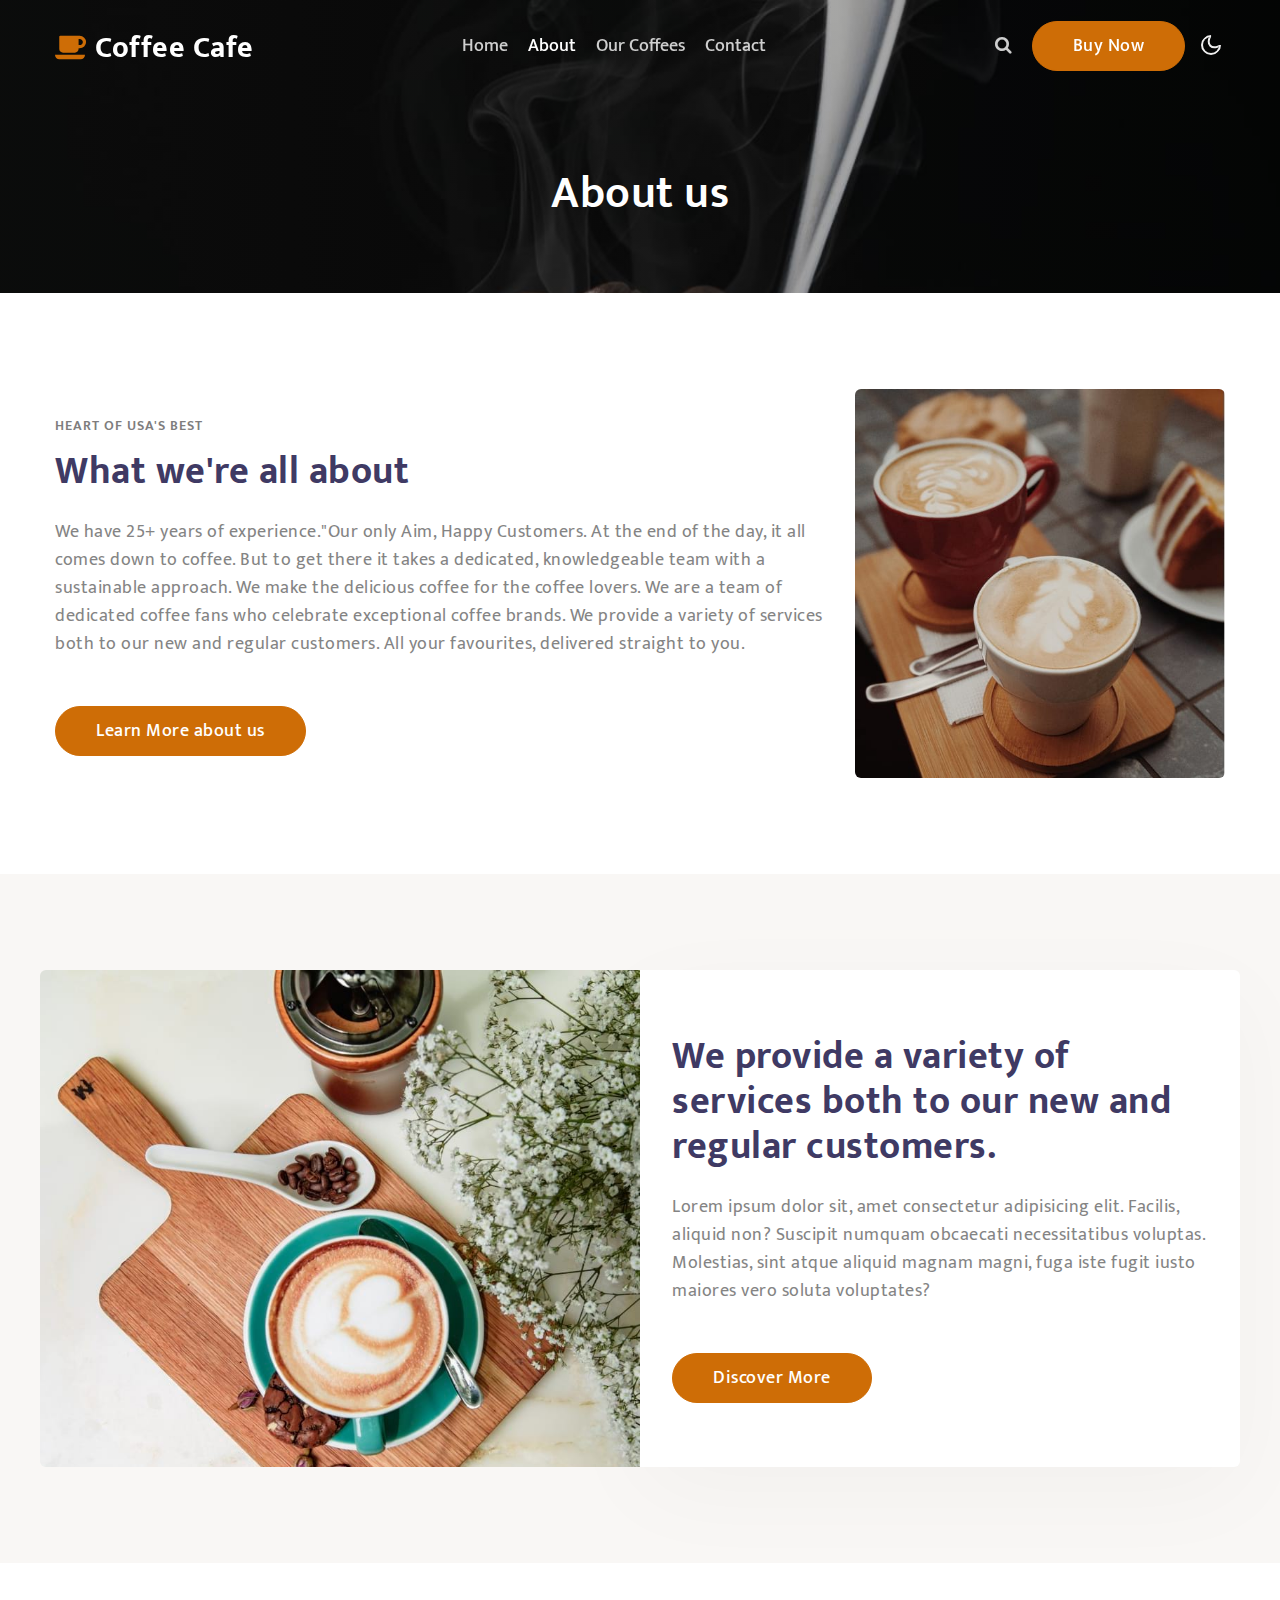
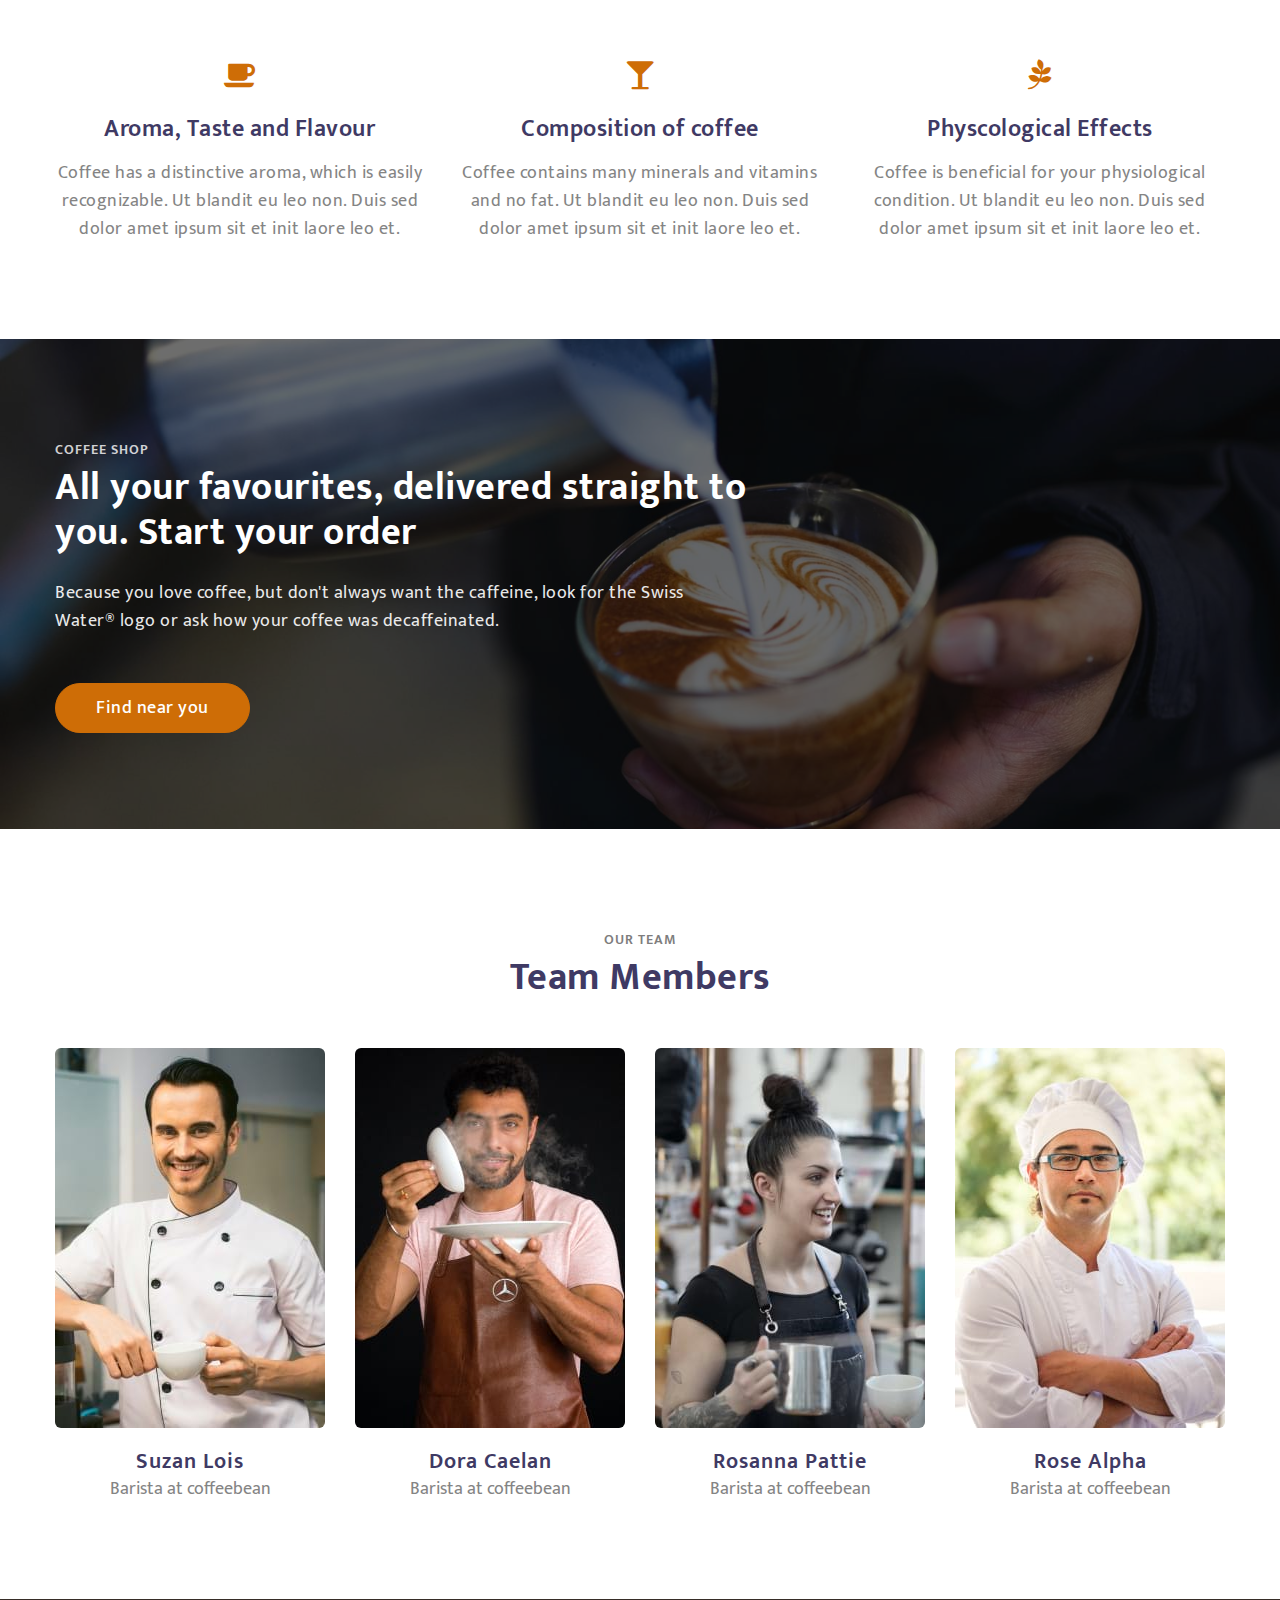
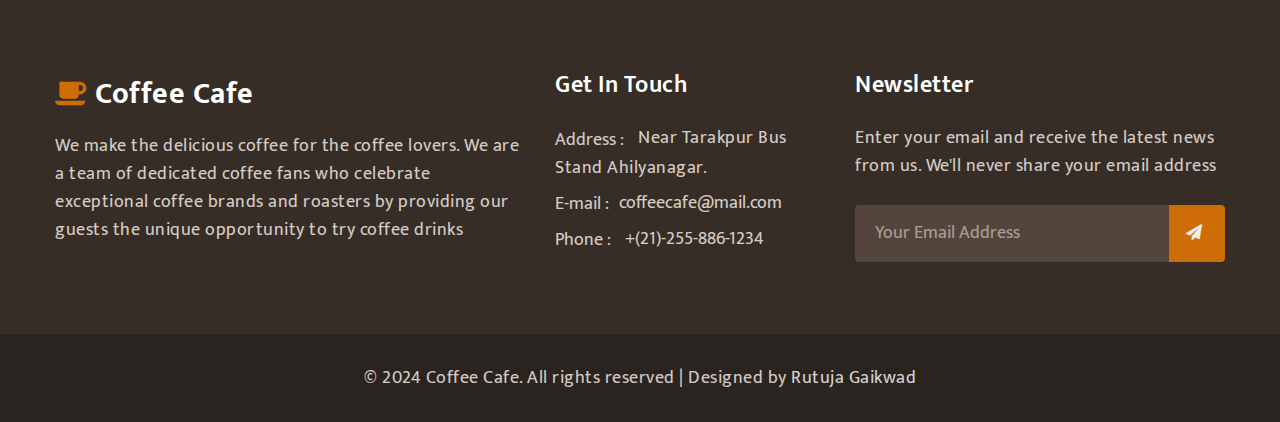
==== commit 33f99845: "some changes in index" ====
--- a/about.html
+++ b/about.html
@@ -297,10 +297,10 @@
           <div class="column2">
             <div class="mb-2">
               <span>Address :</span>
-              <p class="contact-para d-inline">2005 Stokes Isle Apt. 896, Coffee Cafe Center, USA.</p>
+              <p class="contact-para d-inline">Near Tarakpur Bus Stand Ahilyanagar.</p>
             </div>
             <div class="">
-              <span>E-mail :</span><a href="mailto:info@mail.com">info@mail.com</a>
+              <span>E-mail :</span><a href="coffeecafe@mail.com">coffeecafe@mail.com</a>
             </div>
             <div class="mt-2">
               <span>Phone :</span><a href="tel: +(21)-255-886-1234"> +(21)-255-886-1234</a>
@@ -322,8 +322,8 @@
   </div>
   <div class="bottom-copies text-center">
     <div class="container">
-      <p class="copy-footer-29">© 2020 Coffee Cafe. All rights reserved | Designed by <a
-          href="https://AmnaCode.com">AmnaCode</a></p>
+      <p class="copy-footer-29">© 2024 Coffee Cafe. All rights reserved | Designed by  <a
+          href="#">Rutuja Gaikwad</a></p>
     </div>
   </div>
 
--- a/assets/css/style-starter.css
+++ b/assets/css/style-starter.css
@@ -9,6 +9,7 @@
  * Copyright 2011-2019 Twitter, Inc.
  * Licensed under MIT (https://github.com/twbs/bootstrap/blob/master/LICENSE)
  */
+
 :root {
   --blue: #007bff;
   --indigo: #6610f2;
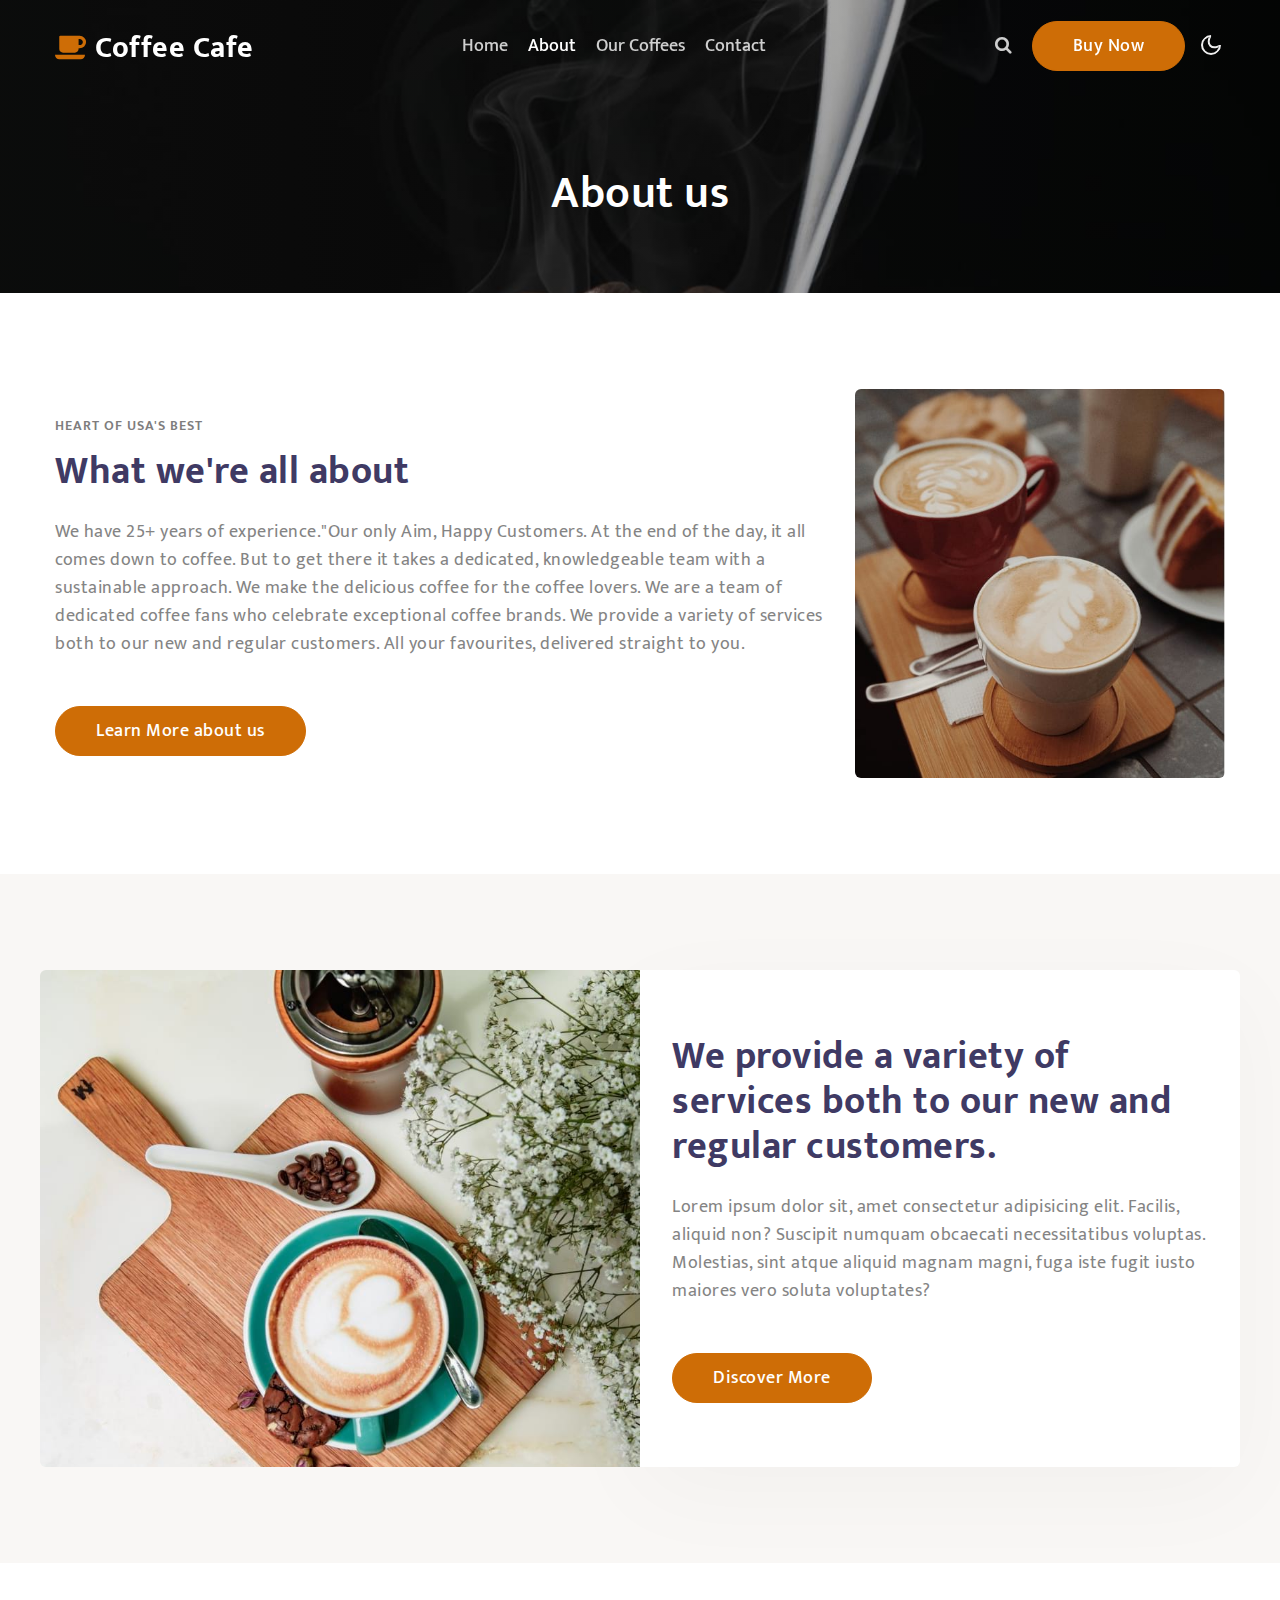
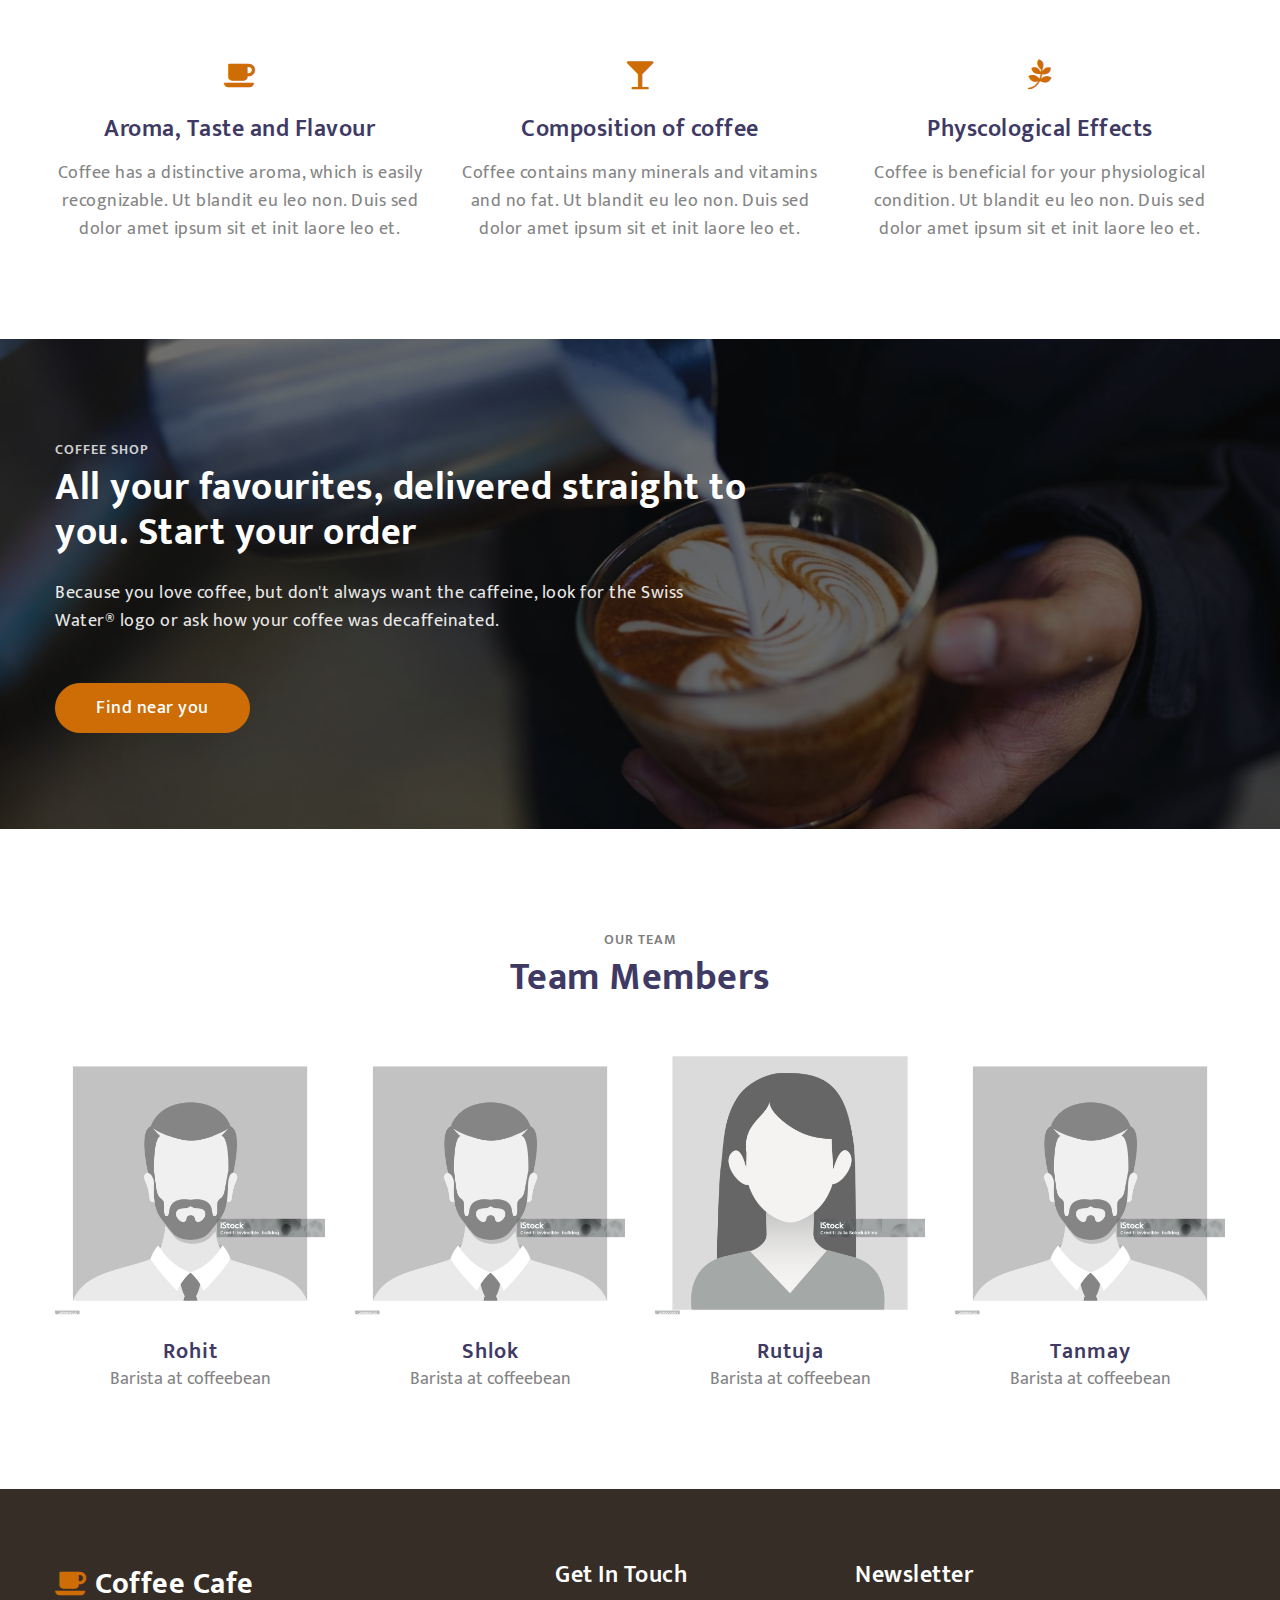
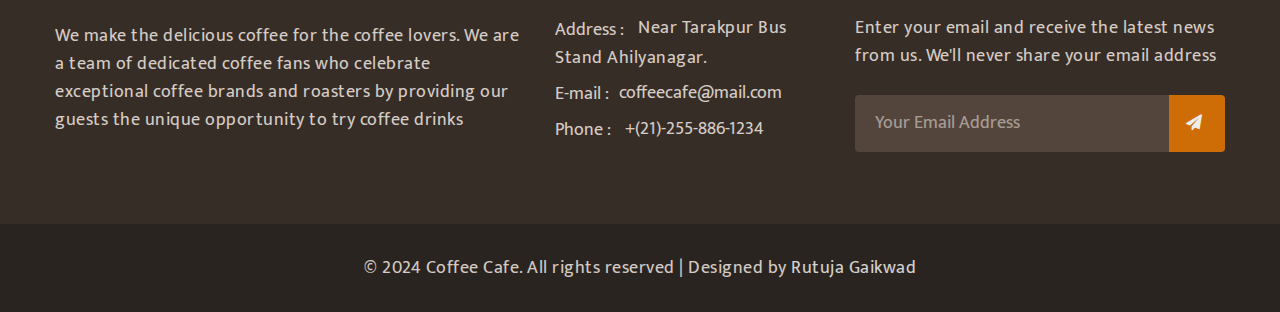
==== commit 10aa182d: "added" ====
--- a/about.html
+++ b/about.html
@@ -6,7 +6,7 @@
     <meta charset="utf-8">
     <meta name="viewport" content="width=device-width, initial-scale=1, shrink-to-fit=no">
 
-    <title>Coffee Cafe - Restaurants Category Bootstrap Responsive Template | About : AmnaCode</title>
+    <title>Coffee Cafe</title>
 
     <link href="//fonts.googleapis.com/css?family=Mukta:300,400,500" rel="stylesheet">
 
@@ -197,7 +197,7 @@
                     <div class="teamy teamy_style1 teamy_mask-circle">
                         <div class="teamy_layout">
                             <div class="teamy_preview">
-                                <img src="assets/images/team1.jpg" class="radius-image img-fluid w-100" alt="The demo photo">
+                                <img src="assets/images/teamboy.jpg" class="radius-image img-fluid w-100" alt="The demo photo">
                             </div>
                             <div class="teamy_back">
                                 <div class="teamy_back-inner">
@@ -209,7 +209,7 @@
                             </div>
                         </div>
                         <div class="teamy_content">
-                            <a href="#url" class="teamy_name">Suzan Lois</a>
+                            <a href="#url" class="teamy_name">Rohit</a>
                             <span class="teamy_post">Barista at coffeebean</span>
                         </div>
                     </div>
@@ -218,7 +218,7 @@
                     <div class="teamy teamy_style1 teamy_mask-circle">
                         <div class="teamy_layout">
                             <div class="teamy_preview">
-                                <img src="assets/images/team2.jpg" class="radius-image img-fluid w-100" alt="The demo photo">
+                                <img src="assets/images/teamboy.jpg" class="radius-image img-fluid w-100" alt="The demo photo">
                             </div>
                             <div class="teamy_back">
                                 <div class="teamy_back-inner">
@@ -230,7 +230,7 @@
                             </div>
                         </div>
                         <div class="teamy_content">
-                            <a href="#url" class="teamy_name">Dora Caelan</a>
+                            <a href="#url" class="teamy_name">Shlok</a>
                             <span class="teamy_post">Barista at coffeebean</span>
                         </div>
                     </div>
@@ -239,7 +239,7 @@
                     <div class="teamy teamy_style1 teamy_mask-circle">
                         <div class="teamy_layout">
                             <div class="teamy_preview">
-                                <img src="assets/images/team3.jpg" class="radius-image img-fluid w-100" alt="The demo photo">
+                                <img src="assets/images/teamgirl.jpg" class="radius-image img-fluid w-100" alt="The demo photo">
                             </div>
                             <div class="teamy_back">
                                 <div class="teamy_back-inner">
@@ -251,7 +251,7 @@
                             </div>
                         </div>
                         <div class="teamy_content">
-                            <a href="#url" class="teamy_name">Rosanna Pattie</a>
+                            <a href="#url" class="teamy_name">Rutuja</a>
                             <span class="teamy_post">Barista at coffeebean</span>
                         </div>
                     </div>
@@ -260,7 +260,7 @@
                     <div class="teamy teamy_style1 teamy_mask-circle">
                         <div class="teamy_layout">
                             <div class="teamy_preview">
-                                <img src="assets/images/team4.jpg" class="radius-image img-fluid w-100" alt="The demo photo">
+                                <img src="assets/images/teamboy.jpg" class="radius-image img-fluid w-100" alt="The demo photo">
                             </div>
                             <div class="teamy_back">
                                 <div class="teamy_back-inner">
@@ -272,7 +272,7 @@
                             </div>
                         </div>
                         <div class="teamy_content">
-                            <a href="#url" class="teamy_name">Rose Alpha</a>
+                            <a href="#url" class="teamy_name">Tanmay</a>
                             <span class="teamy_post">Barista at coffeebean</span>
                         </div>
                     </div>
